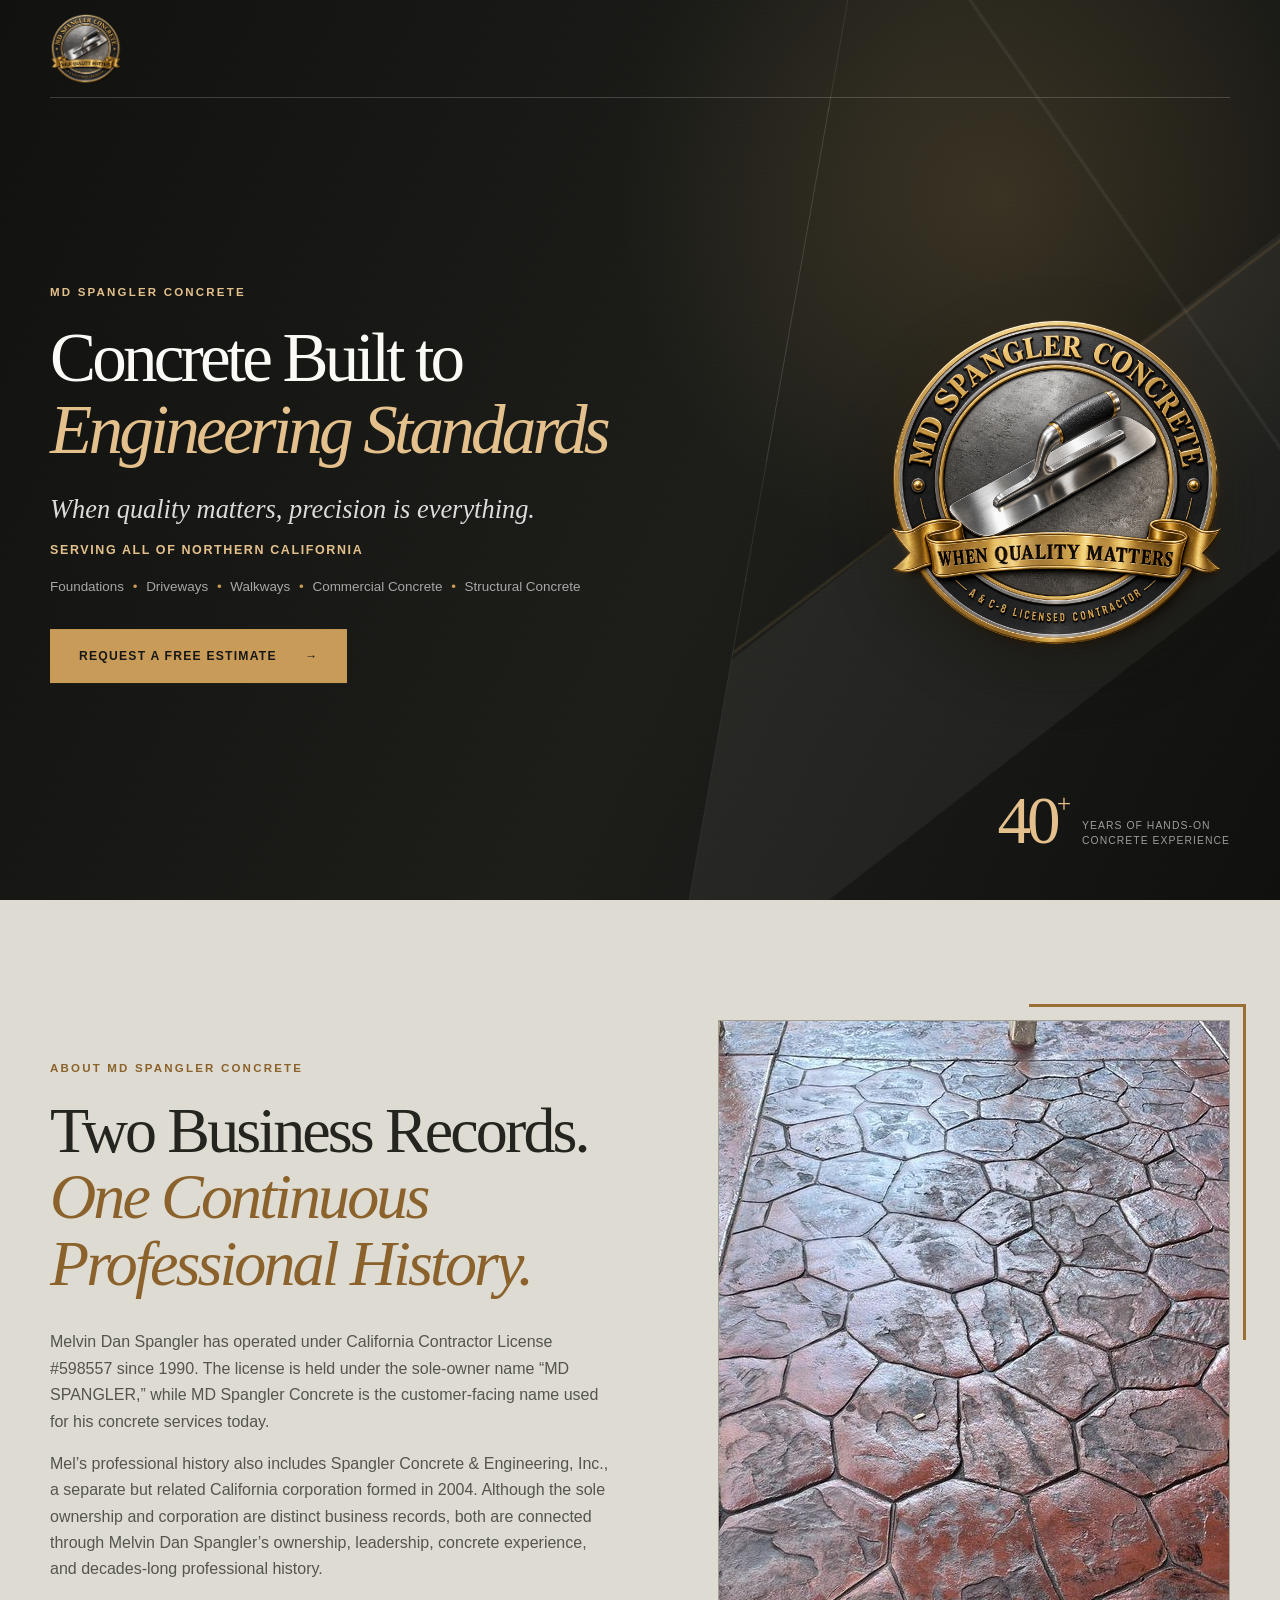
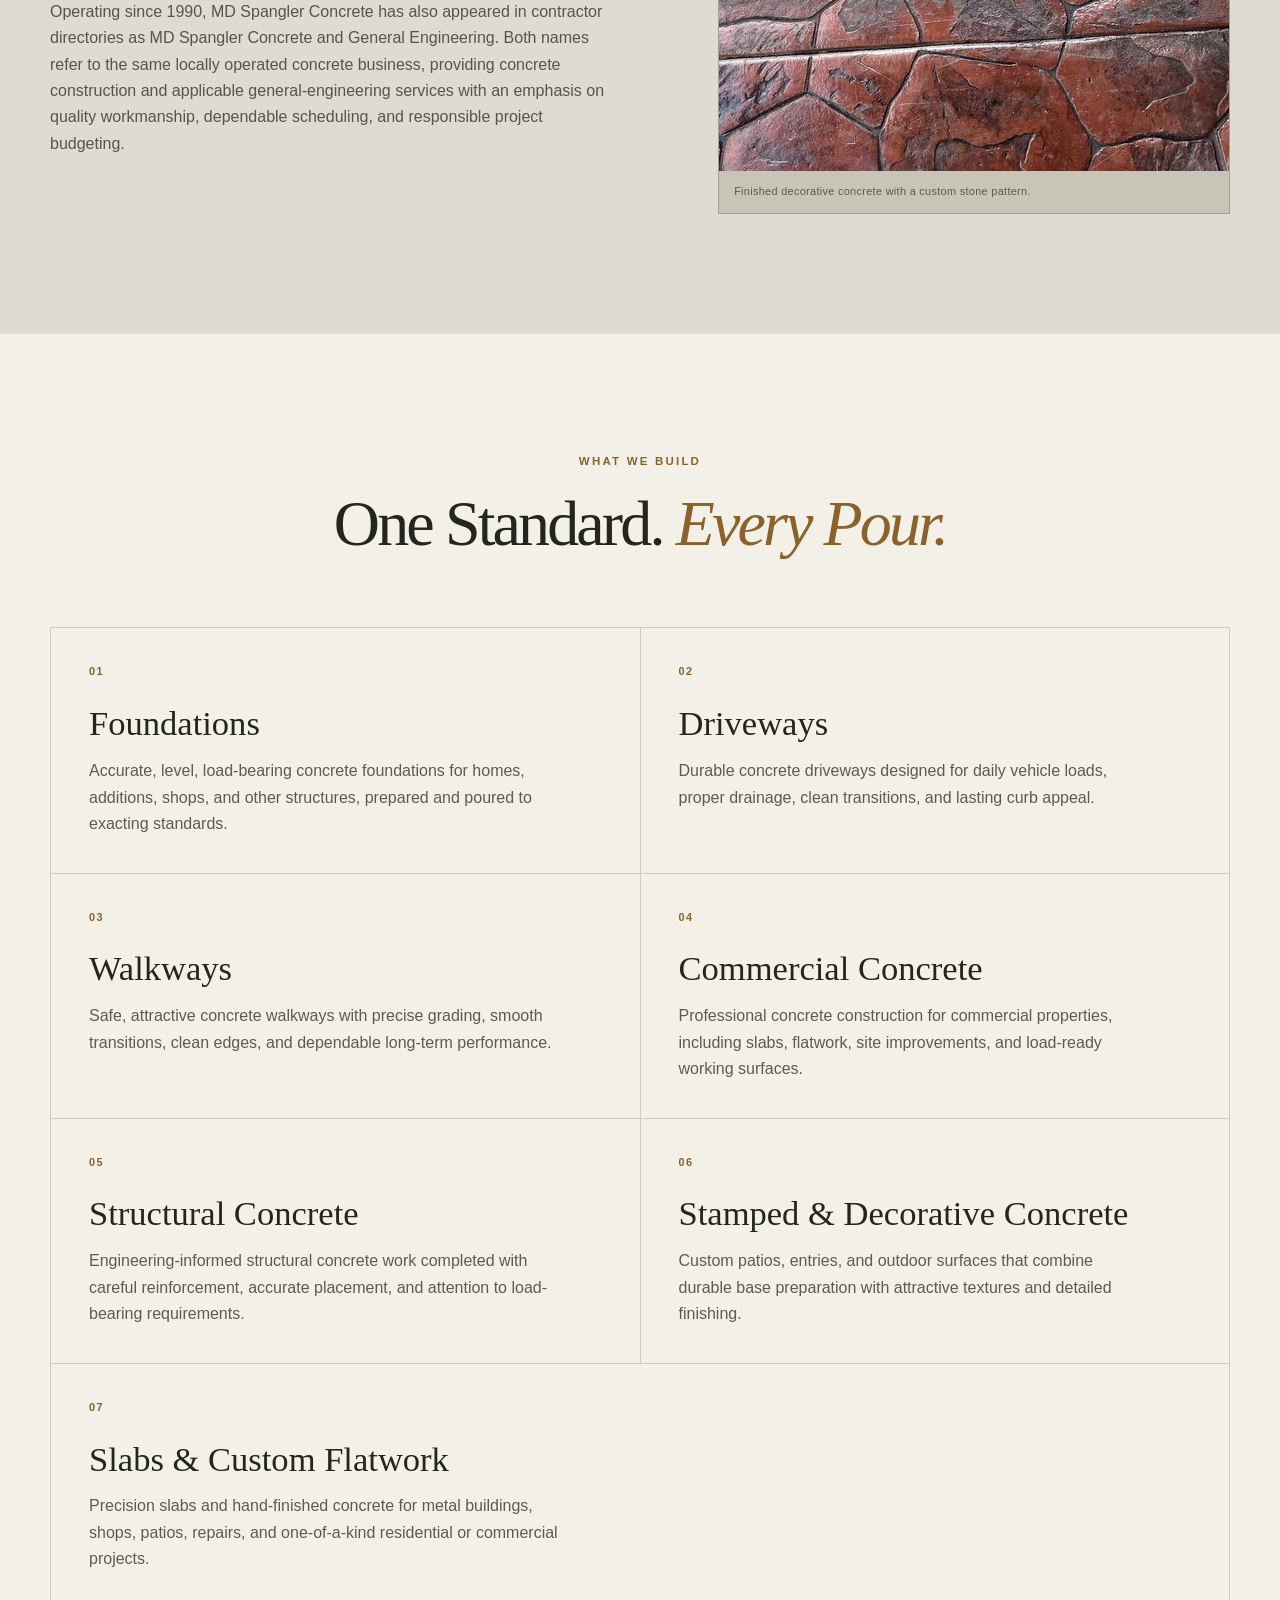
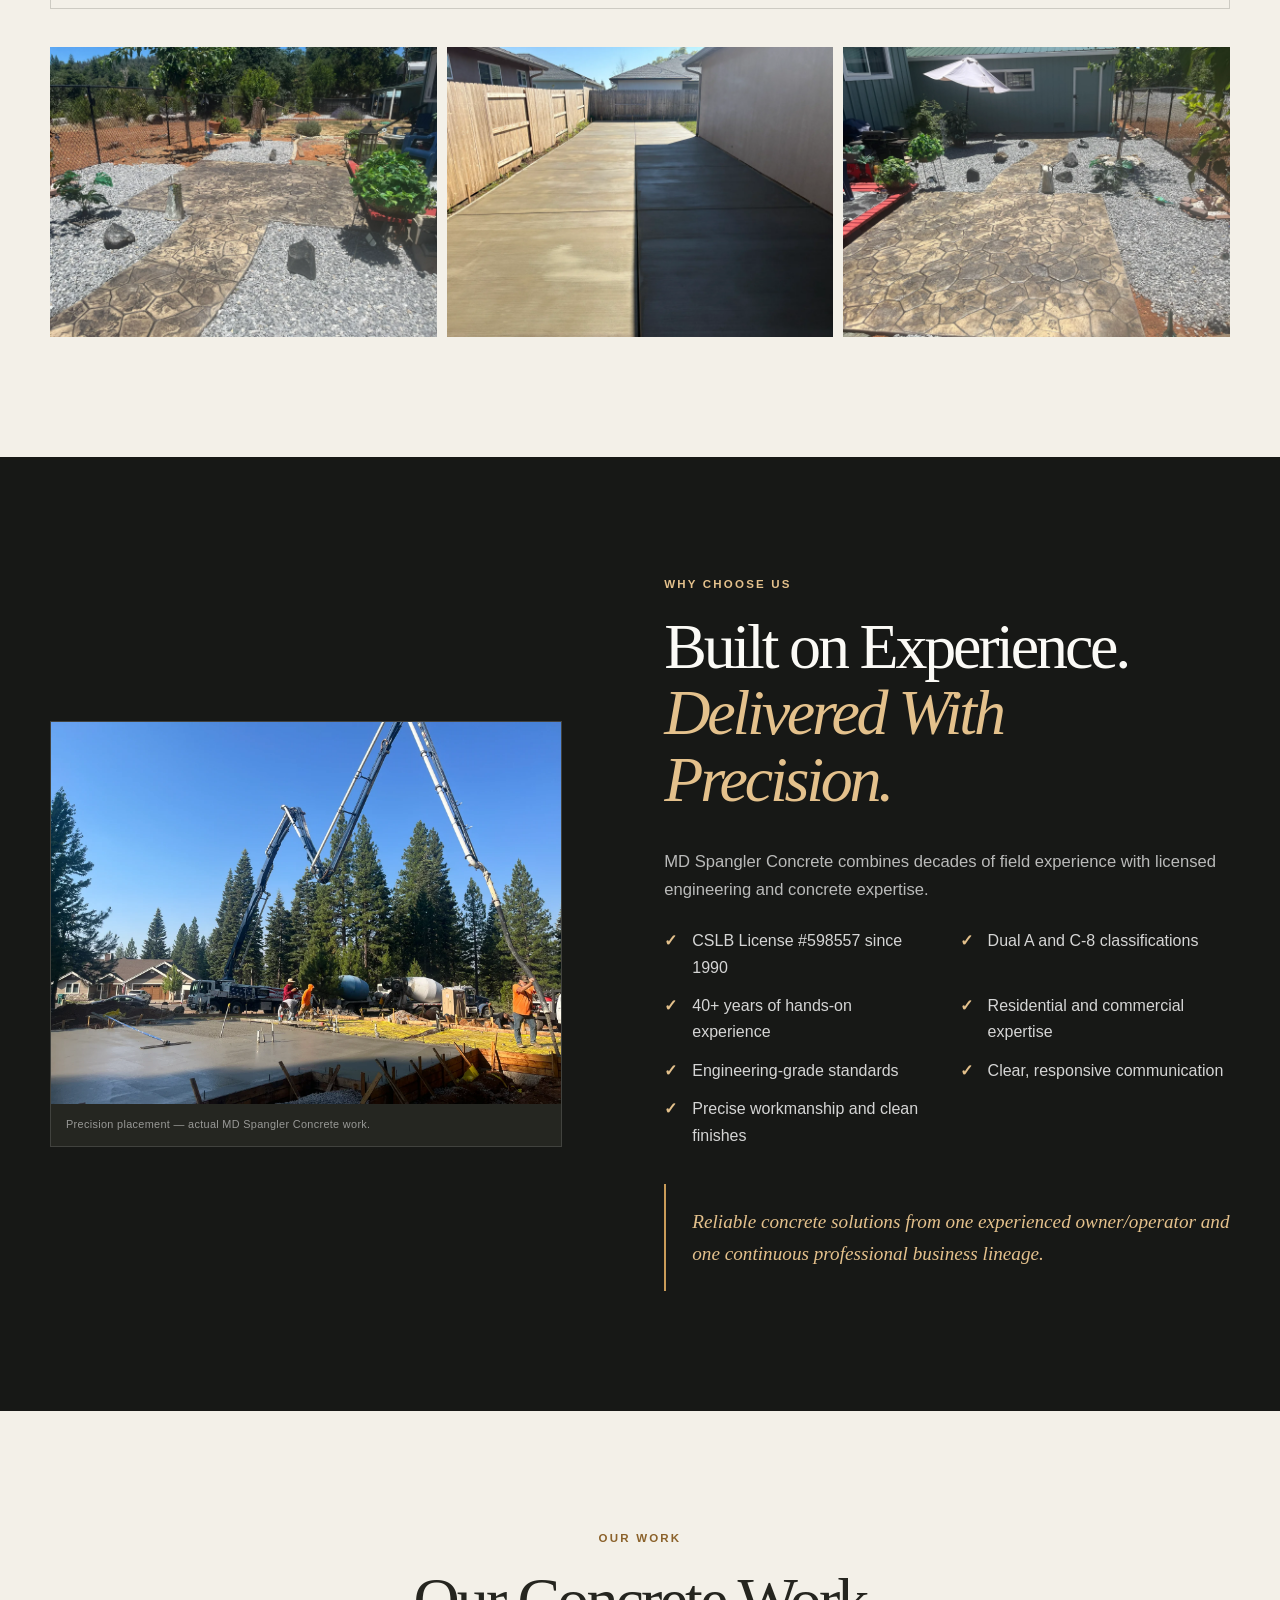
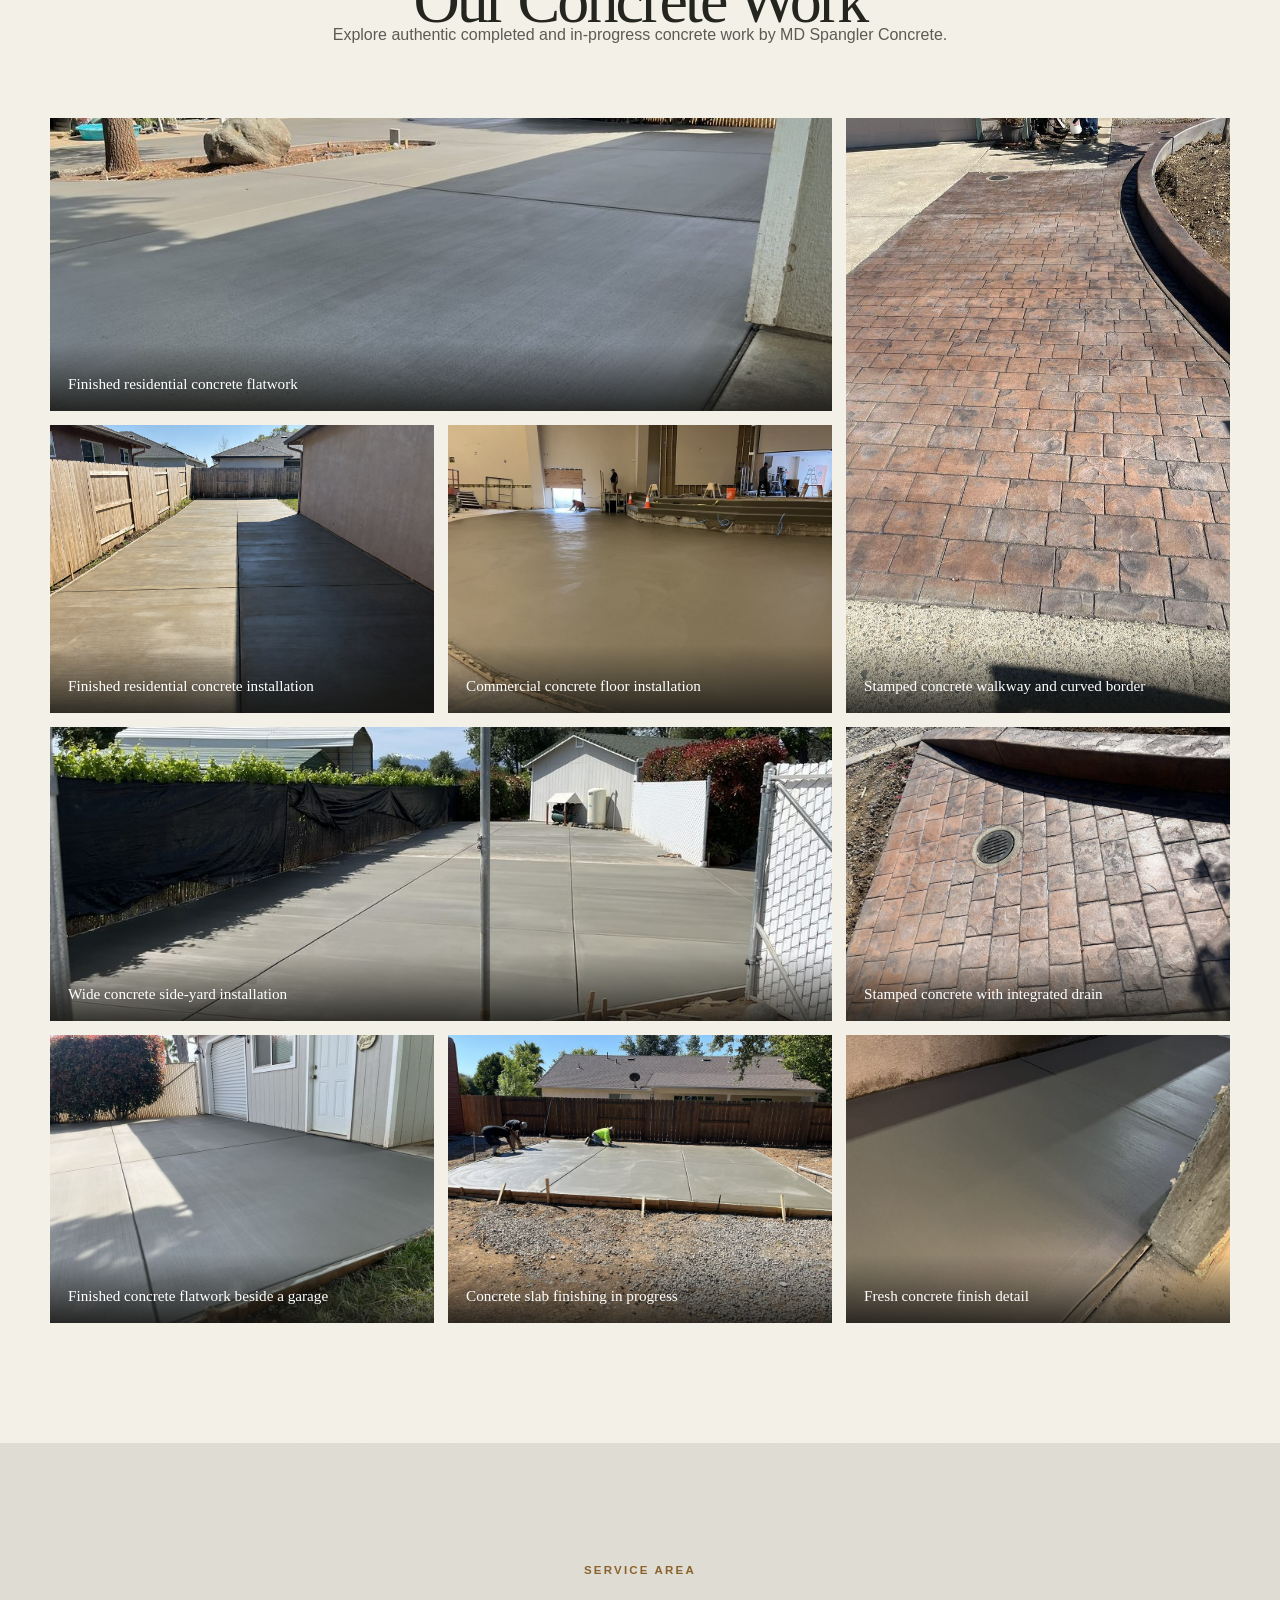
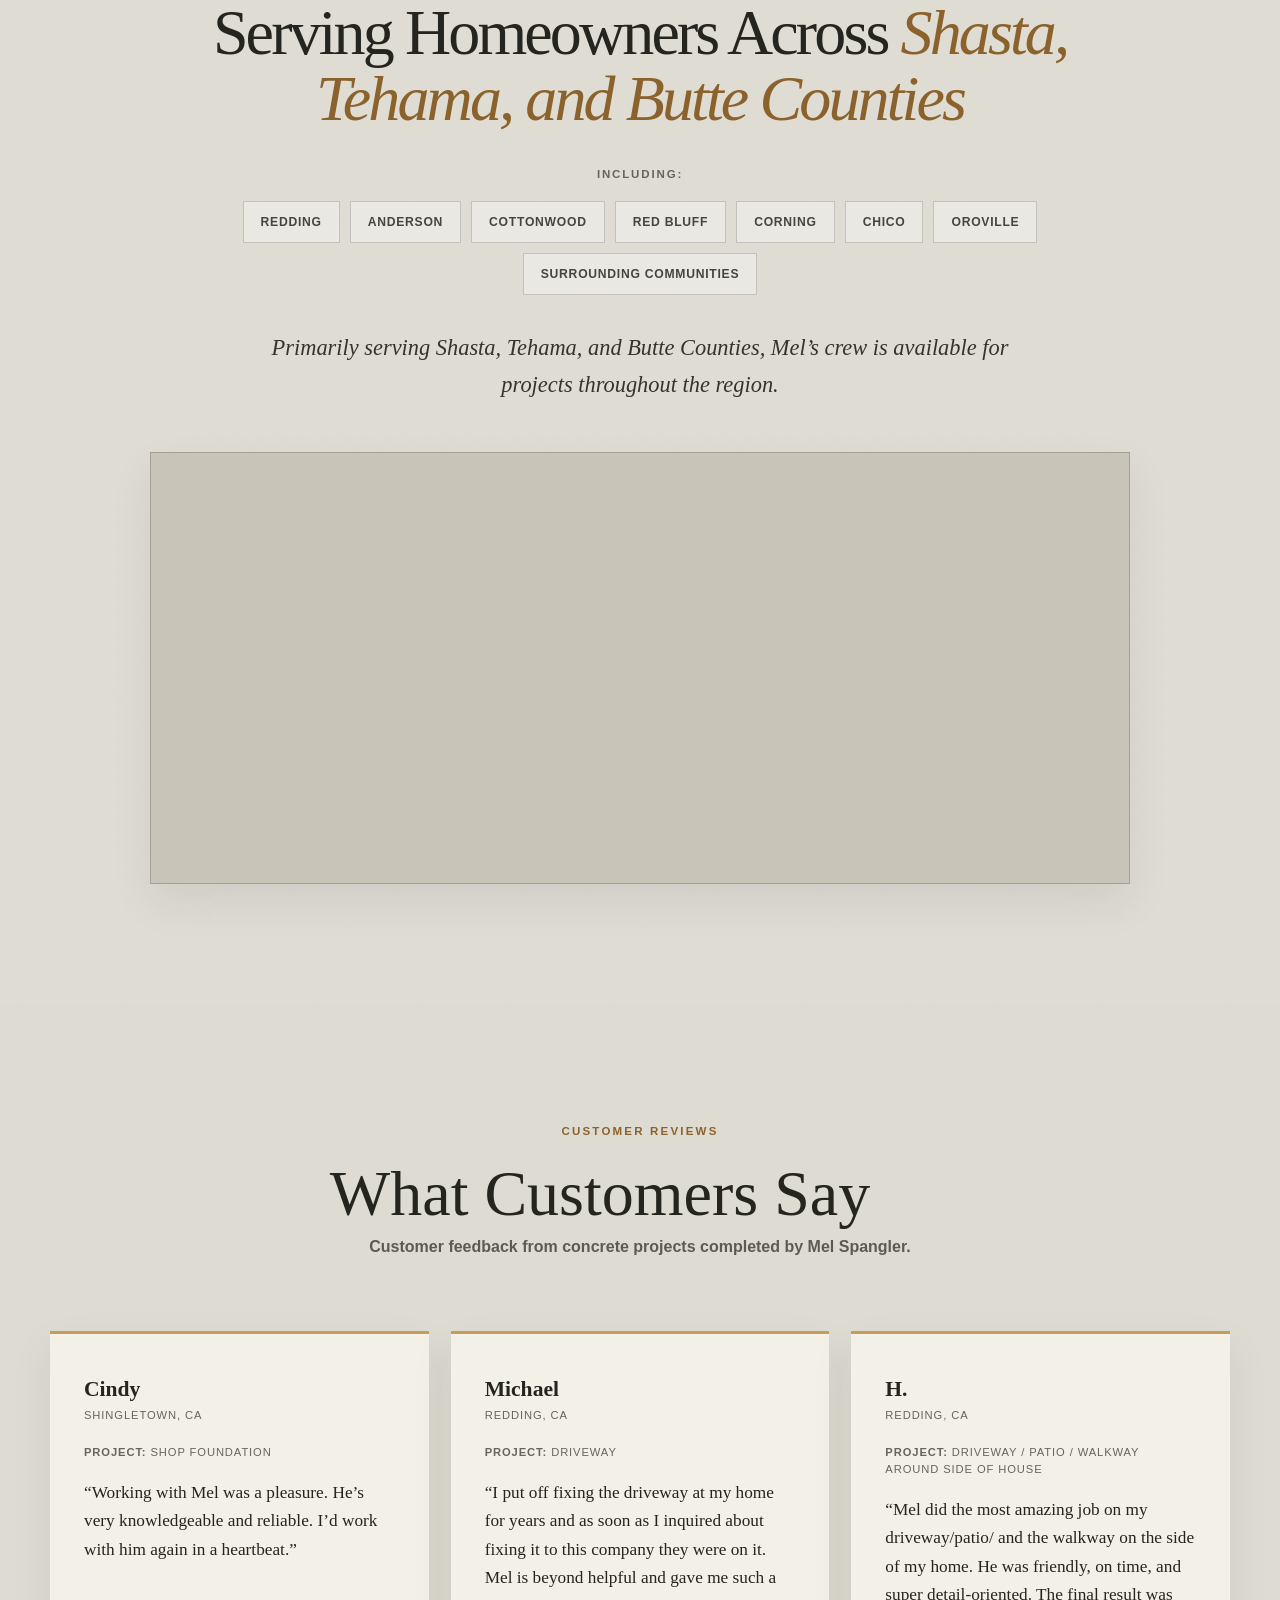
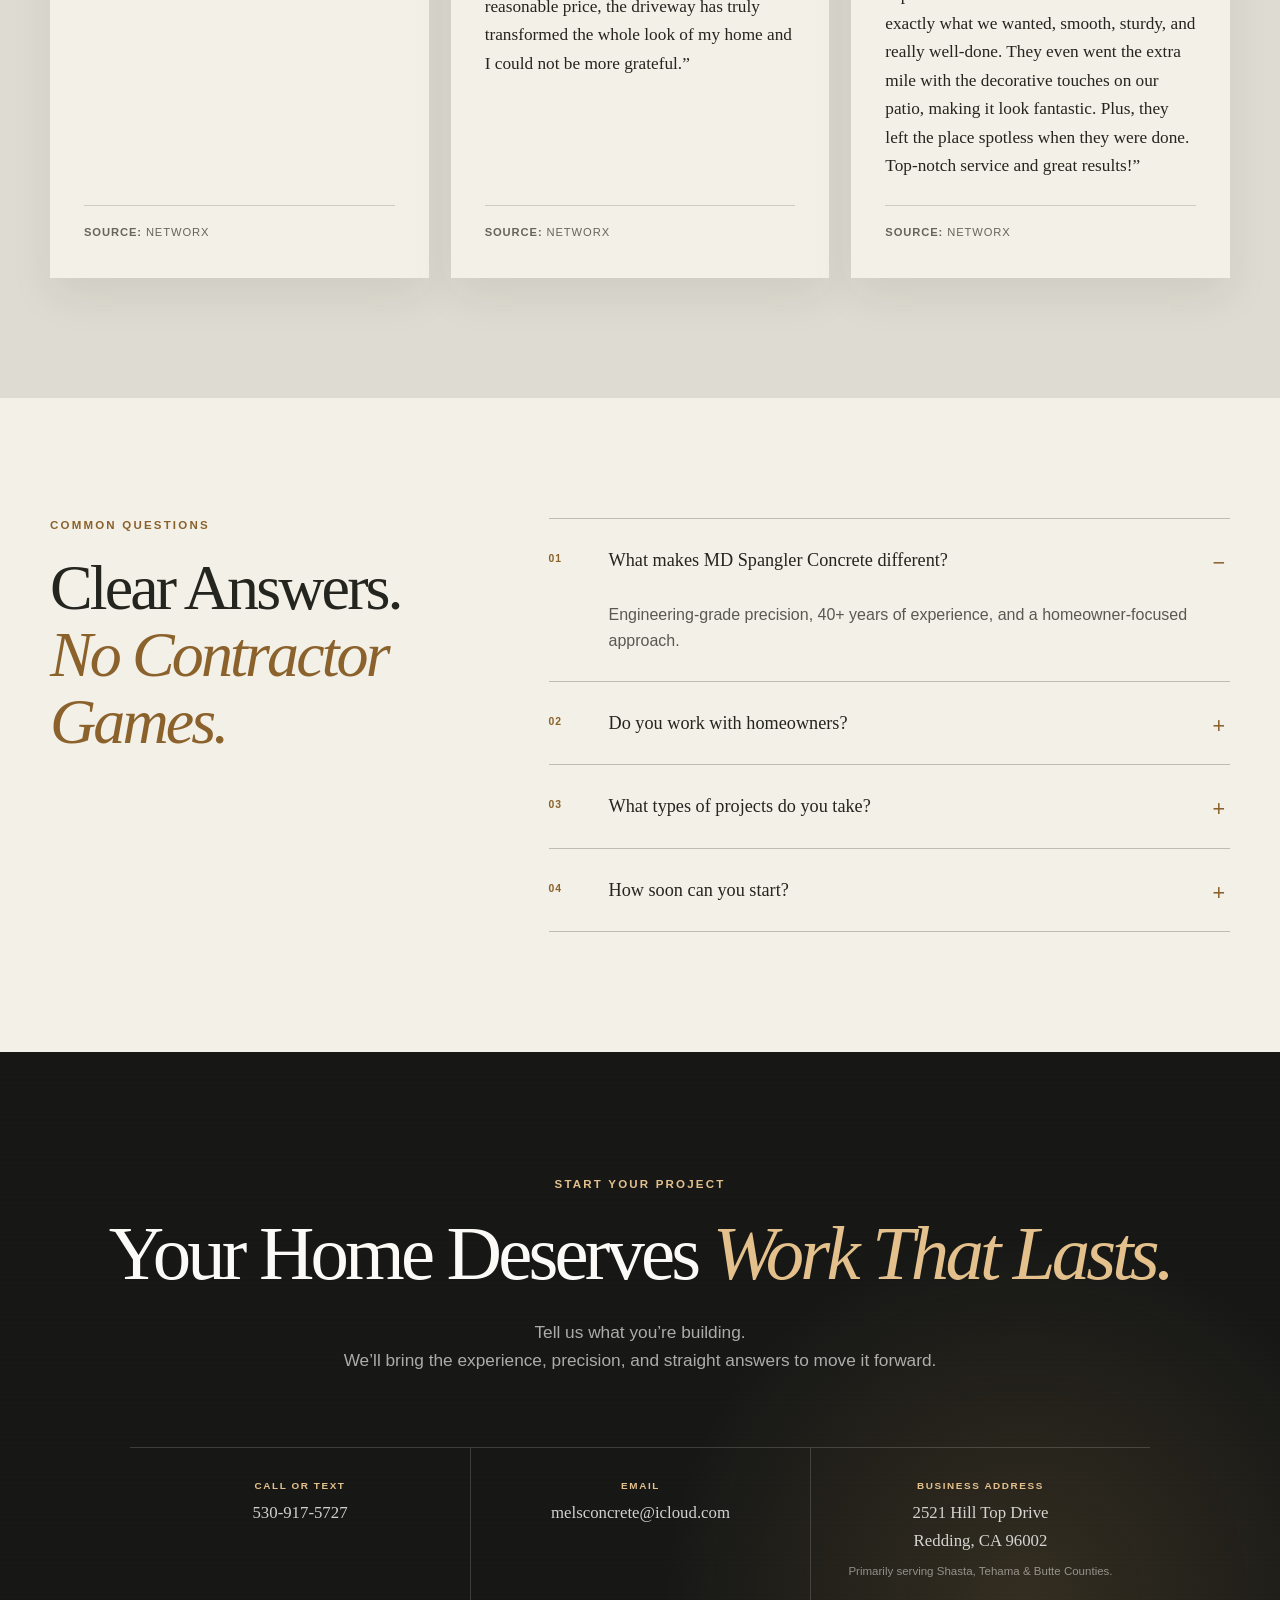
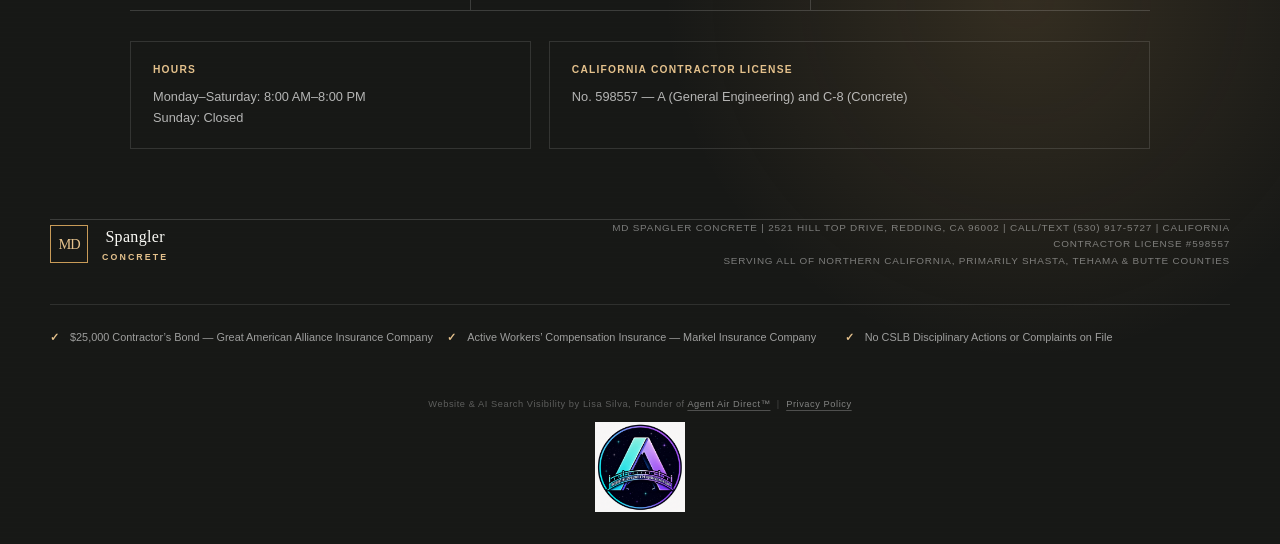
==== index.html @ db02d055 "Reverted back to original schema" ====
<!doctype html>
<html lang="en">
<head>
  <meta charset="utf-8">
  <meta name="viewport" content="width=device-width, initial-scale=1">
  <meta name="robots" content="index, follow">
  <meta name="google-site-verification" content="ZQxQ1ObmYijelVkwQ7bNij7y74NMYUYoRp8BCRymZvo">
  <meta name="description" content="Licensed Redding concrete contractor MD Spangler Concrete provides foundations, driveways, walkways, commercial and structural concrete across Northern California.">
  <link rel="canonical" href="https://md-spangler-concrete.netlify.app/">
  <link rel="preload" as="image" href="images/md-spangler-logo.png" type="image/png">
  <meta property="og:type" content="website">
  <meta property="og:site_name" content="MD Spangler Concrete">
  <meta property="og:title" content="Concrete Contractor in Redding, CA | MD Spangler Concrete">
  <meta property="og:description" content="Licensed residential and commercial concrete contractor serving Redding and Northern California with 40+ years of hands-on experience.">
  <meta property="og:url" content="https://md-spangler-concrete.netlify.app/">
  <meta property="og:image" content="https://md-spangler-concrete.netlify.app/images/md-spangler-large-concrete-pour.webp">
  <meta property="og:image:alt" content="MD Spangler Concrete crew completing a large concrete pour in Northern California.">
  <meta name="twitter:card" content="summary_large_image">
  <meta name="twitter:title" content="Concrete Contractor in Redding, CA | MD Spangler Concrete">
  <meta name="twitter:description" content="Licensed residential and commercial concrete contractor serving Redding and Northern California with 40+ years of hands-on experience.">
  <meta name="twitter:image" content="https://md-spangler-concrete.netlify.app/images/md-spangler-large-concrete-pour.webp">
  <meta name="twitter:image:alt" content="MD Spangler Concrete crew completing a large concrete pour in Northern California.">
  <script type="application/ld+json">
  {
    "@context": "https://schema.org",
    "@graph": [
      {
        "@type": ["HomeAndConstructionBusiness", "LocalBusiness"],
        "@id": "https://md-spangler-concrete.netlify.app/#business",
        "name": "MD Spangler Concrete",
        "alternateName": [
          "MD SPANGLER",
          "MD Spangler Concrete and General Engineering",
          "Spangler Concrete & Engineering, Inc."
        ],
        "url": "https://md-spangler-concrete.netlify.app/",
        "logo": "https://md-spangler-concrete.netlify.app/images/md-spangler-logo.png",
        "telephone": "+1-530-917-5727",
        "email": "melsconcrete@icloud.com",
        "foundingDate": "1990",
        "founder": {
          "@type": "Person",
          "name": "Melvin Dan Spangler"
        },
        "identifier": {
          "@type": "PropertyValue",
          "propertyID": "CSLB License",
          "value": "598557"
        },
        "address": {
          "@type": "PostalAddress",
          "streetAddress": "2521 Hill Top Drive",
          "addressLocality": "Redding",
          "addressRegion": "CA",
          "postalCode": "96002",
          "addressCountry": "US"
        },
        "areaServed": [
          { "@id": "https://md-spangler-concrete.netlify.app/#northern-california" },
          { "@id": "https://md-spangler-concrete.netlify.app/#primary-service-area" }
        ],
        "description": "Licensed residential and commercial concrete contractor led by Melvin Dan Spangler and serving Northern California. MD Spangler Concrete operates under CSLB License #598557 with A General Engineering and C-8 Concrete classifications.",
        "hasOfferCatalog": {
          "@type": "OfferCatalog",
          "name": "Concrete Services",
          "itemListElement": [
            { "@type": "Offer", "itemOffered": { "@id": "https://md-spangler-concrete.netlify.app/#foundations" } },
            { "@type": "Offer", "itemOffered": { "@id": "https://md-spangler-concrete.netlify.app/#driveways" } },
            { "@type": "Offer", "itemOffered": { "@id": "https://md-spangler-concrete.netlify.app/#walkways" } },
            { "@type": "Offer", "itemOffered": { "@id": "https://md-spangler-concrete.netlify.app/#commercial-concrete" } },
            { "@type": "Offer", "itemOffered": { "@id": "https://md-spangler-concrete.netlify.app/#structural-concrete" } }
          ]
        },
        "sameAs": [
          "https://www.facebook.com/p/MD-Spangler-Concrete-61561249078327/",
          "https://www.networx.com/c.md-spangler-concrete"
        ]
      },
      {
        "@type": "AdministrativeArea",
        "@id": "https://md-spangler-concrete.netlify.app/#northern-california",
        "name": "Northern California"
      },
      {
        "@type": "AdministrativeArea",
        "@id": "https://md-spangler-concrete.netlify.app/#primary-service-area",
        "name": "Shasta, Tehama, and Butte Counties",
        "containsPlace": [
          { "@type": "City", "name": "Redding" },
          { "@type": "City", "name": "Anderson" },
          { "@type": "City", "name": "Cottonwood" },
          { "@type": "City", "name": "Red Bluff" },
          { "@type": "City", "name": "Corning" },
          { "@type": "City", "name": "Chico" },
          { "@type": "City", "name": "Oroville" }
        ]
      },
      {
        "@type": "Service",
        "@id": "https://md-spangler-concrete.netlify.app/#foundations",
        "name": "Concrete Foundations",
        "description": "Load-bearing concrete foundations for homes, additions, shops, and other structures.",
        "provider": { "@id": "https://md-spangler-concrete.netlify.app/#business" },
        "areaServed": { "@id": "https://md-spangler-concrete.netlify.app/#northern-california" }
      },
      {
        "@type": "Service",
        "@id": "https://md-spangler-concrete.netlify.app/#driveways",
        "name": "Concrete Driveways",
        "description": "Durable concrete driveways designed for daily vehicle loads, drainage, clean transitions, and curb appeal.",
        "provider": { "@id": "https://md-spangler-concrete.netlify.app/#business" },
        "areaServed": { "@id": "https://md-spangler-concrete.netlify.app/#northern-california" }
      },
      {
        "@type": "Service",
        "@id": "https://md-spangler-concrete.netlify.app/#walkways",
        "name": "Concrete Walkways",
        "description": "Safe concrete walkways with precise grading, smooth transitions, clean edges, and dependable performance.",
        "provider": { "@id": "https://md-spangler-concrete.netlify.app/#business" },
        "areaServed": { "@id": "https://md-spangler-concrete.netlify.app/#northern-california" }
      },
      {
        "@type": "Service",
        "@id": "https://md-spangler-concrete.netlify.app/#commercial-concrete",
        "name": "Commercial Concrete",
        "description": "Commercial slabs, flatwork, site improvements, and load-ready working surfaces.",
        "provider": { "@id": "https://md-spangler-concrete.netlify.app/#business" },
        "areaServed": { "@id": "https://md-spangler-concrete.netlify.app/#northern-california" }
      },
      {
        "@type": "Service",
        "@id": "https://md-spangler-concrete.netlify.app/#structural-concrete",
        "name": "Structural Concrete",
        "description": "Structural concrete work with careful reinforcement, accurate placement, and attention to load-bearing requirements.",
        "provider": { "@id": "https://md-spangler-concrete.netlify.app/#business" },
        "areaServed": { "@id": "https://md-spangler-concrete.netlify.app/#northern-california" }
      },
      {
        "@type": "FAQPage",
        "@id": "https://md-spangler-concrete.netlify.app/#faq",
        "mainEntity": [
          {
            "@type": "Question",
            "name": "What makes MD Spangler Concrete different?",
            "acceptedAnswer": {
              "@type": "Answer",
              "text": "Engineering-grade precision, 40+ years of experience, and a homeowner-focused approach."
            }
          },
          {
            "@type": "Question",
            "name": "Do you work with homeowners?",
            "acceptedAnswer": {
              "@type": "Answer",
              "text": "Yes. MD Spangler Concrete completes both residential and commercial concrete projects with clear communication and precise workmanship."
            }
          },
          {
            "@type": "Question",
            "name": "What types of projects do you take?",
            "acceptedAnswer": {
              "@type": "Answer",
              "text": "Foundations, driveways, walkways, commercial concrete, structural concrete, decorative concrete, slabs, patios, and custom flatwork."
            }
          },
          {
            "@type": "Question",
            "name": "How soon can you start?",
            "acceptedAnswer": {
              "@type": "Answer",
              "text": "Mel has a full crew ready to work. Most projects can begin quickly depending on scope."
            }
          }
        ]
      }
    ]
  }
  </script>
  <title>Concrete Contractor in Redding, CA | MD Spangler Concrete</title>
  <link rel="stylesheet" href="style.css">
</head>
<body>
  <main>
    <section class="hero" id="top" aria-labelledby="hero-title">
      <div class="hero__texture" aria-hidden="true"></div>
      <div class="hero__frame" aria-hidden="true"></div>

      <div class="hero__topline">
        <a class="brand" href="#top" aria-label="MD Spangler Concrete, back to top">
          <img class="brand__logo" src="images/md-spangler-logo.png" alt="MD Spangler Concrete" width="72" height="72" decoding="async">
        </a>
      </div>

      <div class="hero__content">
        <div class="hero__copy">
          <p class="eyebrow">MD Spangler Concrete</p>
          <h1 id="hero-title">Concrete Built to<br><em>Engineering Standards</em></h1>
          <p class="hero__lead">When quality matters, precision is everything.</p>
          <p class="hero__area">Serving All of Northern California</p>
          <p class="hero__services">Foundations <span>•</span> Driveways <span>•</span> Walkways <span>•</span> Commercial Concrete <span>•</span> Structural Concrete</p>
          <div class="hero__actions">
            <a class="button button--primary" href="#contact">Request a Free Estimate <span aria-hidden="true">→</span></a>
          </div>
        </div>
        <img class="hero__logo" src="images/md-spangler-logo.png" alt="MD Spangler Concrete — A &amp; C-8 Licensed Contractor." width="1254" height="1254" decoding="async" fetchpriority="high">
      </div>

      <div class="hero__stat" aria-label="More than 40 years of hands-on concrete experience">
        <strong>40<span>+</span></strong>
        <p>Years of hands-on<br>concrete experience</p>
      </div>
    </section>

    <section class="why section-pad" id="about" aria-labelledby="about-title">
      <div class="section-shell why__grid">
        <div class="why__copy">
          <p class="eyebrow eyebrow--dark">About MD Spangler Concrete</p>
          <h2 id="about-title">Two Business Records. <em>One Continuous Professional History.</em></h2>
          <p>Melvin Dan Spangler has operated under California Contractor License #598557 since 1990. The license is held under the sole-owner name “MD SPANGLER,” while MD Spangler Concrete is the customer-facing name used for his concrete services today.</p>
          <p>Mel’s professional history also includes Spangler Concrete &amp; Engineering, Inc., a separate but related California corporation formed in 2004. Although the sole ownership and corporation are distinct business records, both are connected through Melvin Dan Spangler’s ownership, leadership, concrete experience, and decades-long professional history.</p>
          <p>Operating since 1990, MD Spangler Concrete has also appeared in contractor directories as MD Spangler Concrete and General Engineering. Both names refer to the same locally operated concrete business, providing concrete construction and applicable general-engineering services with an emphasis on quality workmanship, dependable scheduling, and responsible project budgeting.</p>
         
        </div>
        <figure class="why__image">
          <img src="images/decorative-stone-pattern-concrete.jpg" alt="Close view of finished colored concrete with a decorative random-stone pattern and textured border." width="1000" height="750" loading="lazy" decoding="async">
          <figcaption>Finished decorative concrete with a custom stone pattern.</figcaption>
        </figure>
      </div>
    </section>

    <section class="services section-pad" aria-labelledby="services-title">
      <div class="section-shell">
        <div class="section-heading">
          <p class="eyebrow eyebrow--dark">What we build</p>
          <h2 id="services-title">One Standard. <em>Every Pour.</em></h2>
        </div>

        <div class="services__grid">
          <article id="foundations"><span>01</span><h3>Foundations</h3><p>Accurate, level, load-bearing concrete foundations for homes, additions, shops, and other structures, prepared and poured to exacting standards.</p></article>
          <article id="driveways"><span>02</span><h3>Driveways</h3><p>Durable concrete driveways designed for daily vehicle loads, proper drainage, clean transitions, and lasting curb appeal.</p></article>
          <article id="walkways"><span>03</span><h3>Walkways</h3><p>Safe, attractive concrete walkways with precise grading, smooth transitions, clean edges, and dependable long-term performance.</p></article>
          <article id="commercial-concrete"><span>04</span><h3>Commercial Concrete</h3><p>Professional concrete construction for commercial properties, including slabs, flatwork, site improvements, and load-ready working surfaces.</p></article>
          <article id="structural-concrete"><span>05</span><h3>Structural Concrete</h3><p>Engineering-informed structural concrete work completed with careful reinforcement, accurate placement, and attention to load-bearing requirements.</p></article>
          <article><span>06</span><h3>Stamped &amp; Decorative Concrete</h3><p>Custom patios, entries, and outdoor surfaces that combine durable base preparation with attractive textures and detailed finishing.</p></article>
          <article><span>07</span><h3>Slabs &amp; Custom Flatwork</h3><p>Precision slabs and hand-finished concrete for metal buildings, shops, patios, repairs, and one-of-a-kind residential or commercial projects.</p></article>
        </div>

        <div class="work-strip" aria-label="Actual MD Spangler Concrete project photographs">
          <figure><img src="images/md-spangler-patio-project-view-1.webp" alt="Concrete patio and walkway completed by MD Spangler Concrete." width="1600" height="1200" loading="lazy" decoding="async"></figure>
          <figure><img src="images/md-spangler-finished-concrete-flatwork.webp" alt="Finished concrete flatwork completed by MD Spangler Concrete." width="1600" height="1200" loading="lazy" decoding="async"></figure>
          <figure><img src="images/md-spangler-patio-project-view-2.webp" alt="Second view of a patio and walkway project completed by MD Spangler Concrete." width="1600" height="1200" loading="lazy" decoding="async"></figure>
        </div>
      </div>
    </section>

    <section class="standard section-pad" aria-labelledby="standard-title">
      <div class="section-shell standard__grid">
        <div class="standard__visual">
          <figure>
            <img src="images/md-spangler-large-concrete-pour.webp" alt="Large concrete placement in progress on an MD Spangler Concrete project." width="1600" height="1200" loading="lazy" decoding="async">
            <figcaption>Precision placement — actual MD Spangler Concrete work.</figcaption>
          </figure>
        </div>
        <div class="standard__copy">
          <p class="eyebrow">Why choose us</p>
          <h2 id="standard-title">Built on Experience. <em>Delivered With Precision.</em></h2>
          <p>MD Spangler Concrete combines decades of field experience with licensed engineering and concrete expertise.</p>
          <ul class="check-list">
            <li>CSLB License #598557 since 1990</li>
            <li>Dual A and C-8 classifications</li>
            <li>40+ years of hands-on experience</li>
            <li>Residential and commercial expertise</li>
            <li>Engineering-grade standards</li>
            <li>Clear, responsive communication</li>
            <li>Precise workmanship and clean finishes</li>
          </ul>
          <p class="standard__closing">Reliable concrete solutions from one experienced owner/operator and one continuous professional business lineage.</p>
        </div>
      </div>
    </section>

    <section class="project-gallery section-pad" aria-labelledby="project-gallery-title">
      <div class="section-shell">
        <div class="section-heading">
          <p class="eyebrow eyebrow--dark">Our work</p>
          <h2 id="project-gallery-title">Our Concrete Work</h2>
          <p class="section-heading__lead">Explore authentic completed and in-progress concrete work by MD Spangler Concrete.</p>
        </div>

        <div class="project-gallery__grid" aria-label="MD Spangler Concrete project photographs">
          <figure class="project-gallery__item project-gallery__item--wide">
            <img src="images/finished-residential-concrete-flatwork.jpg" alt="Finished residential concrete flatwork with clean control joints" width="1000" height="750" loading="lazy" decoding="async">
            <figcaption>Finished residential concrete flatwork</figcaption>
          </figure>
          <figure class="project-gallery__item project-gallery__item--portrait">
            <img src="images/stamped-concrete-walkway.jpg" alt="Stamped concrete walkway beside a curved decorative border" width="750" height="1000" loading="lazy" decoding="async">
            <figcaption>Stamped concrete walkway and curved border</figcaption>
          </figure>
          <figure class="project-gallery__item">
            <img src="images/md-spangler-finished-residential-driveway.png" alt="Finished residential concrete flatwork with evenly spaced control joints" width="1536" height="1024" loading="lazy" decoding="async">
            <figcaption>Finished residential concrete installation</figcaption>
          </figure>
          <figure class="project-gallery__item">
            <img src="images/commercial-concrete-floor-installation.jpg" alt="Large commercial concrete floor installation in progress" width="1000" height="750" loading="lazy" decoding="async">
            <figcaption>Commercial concrete floor installation</figcaption>
          </figure>
          <figure class="project-gallery__item project-gallery__item--wide">
            <img src="images/concrete-side-yard-installation.jpg" alt="Wide concrete side-yard installation with evenly spaced control joints" width="1000" height="750" loading="lazy" decoding="async">
            <figcaption>Wide concrete side-yard installation</figcaption>
          </figure>
          <figure class="project-gallery__item">
            <img src="images/stamped-concrete-drain-detail.jpg" alt="Stamped concrete surface shaped around an integrated drain" width="1000" height="750" loading="lazy" decoding="async">
            <figcaption>Stamped concrete with integrated drain</figcaption>
          </figure>
          <figure class="project-gallery__item">
            <img src="images/finished-concrete-flatwork-by-garage.jpg" alt="Finished concrete flatwork beside a detached garage" width="1000" height="750" loading="lazy" decoding="async">
            <figcaption>Finished concrete flatwork beside a garage</figcaption>
          </figure>
          <figure class="project-gallery__item">
            <img src="images/concrete-slab-finishing-in-progress.jpg" alt="Crew finishing a newly placed concrete slab" width="1000" height="750" loading="lazy" decoding="async">
            <figcaption>Concrete slab finishing in progress</figcaption>
          </figure>
          <figure class="project-gallery__item">
            <img src="images/fresh-concrete-finish-detail.jpg" alt="Close detail of a smooth freshly finished concrete surface" width="1000" height="750" loading="lazy" decoding="async">
            <figcaption>Fresh concrete finish detail</figcaption>
          </figure>
        </div>
      </div>
    </section>

    <section class="service-area section-pad" aria-labelledby="service-area-title">
      <div class="section-shell service-area__inner">
        <p class="eyebrow eyebrow--dark">Service area</p>
        <h2 id="service-area-title">Serving Homeowners Across <em>Shasta, Tehama, and Butte Counties</em></h2>
        <p class="service-area__label">Including:</p>
        <ul class="city-list" aria-label="Communities served">
          <li>Redding</li>
          <li>Anderson</li>
          <li>Cottonwood</li>
          <li>Red Bluff</li>
          <li>Corning</li>
          <li>Chico</li>
          <li>Oroville</li>
          <li>Surrounding Communities</li>
        </ul>
        <p class="service-area__closing">Primarily serving Shasta, Tehama, and Butte Counties, Mel’s crew is available for projects throughout the region.</p>
        <div class="service-area__map">
          <iframe title="Map of MD Spangler Concrete service area centered on Redding, California" src="https://www.google.com/maps?q=Redding%2C%20CA&amp;output=embed" loading="lazy" referrerpolicy="no-referrer-when-downgrade" allowfullscreen></iframe>
        </div>
      </div>
    </section>

    <section class="reviews section-pad" aria-labelledby="reviews-title">
      <div class="section-shell">
        <div class="section-heading">
          <p class="eyebrow eyebrow--dark">Customer reviews</p>
          <h2 id="reviews-title">What Customers Say</h2>
          <p class="section-heading__lead"><strong>Customer feedback from concrete projects completed by Mel Spangler.</strong></p>
        </div>

        <div class="reviews__grid">
          <figure class="review-card">
            <figcaption class="review-card__customer">
              <strong>Cindy</strong>
              <span>Shingletown, CA</span>
            </figcaption>
            <p class="review-card__project"><strong>Project:</strong> Shop Foundation</p>
            <blockquote>“Working with Mel was a pleasure. He’s very knowledgeable and reliable. I’d work with him again in a heartbeat.”</blockquote>
            <p class="review-card__source"><strong>Source:</strong> Networx</p>
          </figure>

          <figure class="review-card">
            <figcaption class="review-card__customer">
              <strong>Michael</strong>
              <span>Redding, CA</span>
            </figcaption>
            <p class="review-card__project"><strong>Project:</strong> Driveway</p>
            <blockquote>“I put off fixing the driveway at my home for years and as soon as I inquired about fixing it to this company they were on it. Mel is beyond helpful and gave me such a reasonable price, the driveway has truly transformed the whole look of my home and I could not be more grateful.”</blockquote>
            <p class="review-card__source"><strong>Source:</strong> Networx</p>
          </figure>

          <figure class="review-card">
            <figcaption class="review-card__customer">
              <strong>H.</strong>
              <span>Redding, CA</span>
            </figcaption>
            <p class="review-card__project"><strong>Project:</strong> Driveway / Patio / Walkway Around Side of House</p>
            <blockquote>“Mel did the most amazing job on my driveway/patio/ and the walkway on the side of my home. He was friendly, on time, and super detail-oriented. The final result was exactly what we wanted, smooth, sturdy, and really well-done. They even went the extra mile with the decorative touches on our patio, making it look fantastic. Plus, they left the place spotless when they were done. Top-notch service and great results!”</blockquote>
            <p class="review-card__source"><strong>Source:</strong> Networx</p>
          </figure>
        </div>
      </div>
    </section>

    <section class="faq section-pad" id="faq" aria-labelledby="faq-title">
      <div class="section-shell faq__grid">
        <div class="faq__intro">
          <p class="eyebrow eyebrow--dark">Common questions</p>
          <h2 id="faq-title">Clear Answers. <em>No Contractor Games.</em></h2>
        </div>

        <div class="faq__list">
          <details open>
            <summary><span>01</span>What makes MD Spangler Concrete different?</summary>
            <div class="faq__answer"><p>Engineering-grade precision, 40+ years of experience, and a homeowner-focused approach.</p></div>
          </details>
          <details>
            <summary><span>02</span>Do you work with homeowners?</summary>
            <div class="faq__answer"><p>Yes — MD Spangler Concrete completes both residential and commercial concrete projects with clear communication and precise workmanship.</p></div>
          </details>
          <details>
            <summary><span>03</span>What types of projects do you take?</summary>
            <div class="faq__answer"><p>Foundations, driveways, walkways, commercial concrete, structural concrete, decorative concrete, slabs, patios, and custom flatwork.</p></div>
          </details>
          <details>
            <summary><span>04</span>How soon can you start?</summary>
            <div class="faq__answer"><p>Mel has a full crew ready to work. Most projects can begin quickly depending on scope.</p></div>
          </details>
        </div>
      </div>
    </section>

    <section class="contact" id="contact" aria-labelledby="contact-title">
      <div class="contact__texture" aria-hidden="true"></div>
      <div class="section-shell contact__inner">
        <p class="eyebrow">Start your project</p>
        <h2 id="contact-title">Your Home Deserves <em>Work That Lasts.</em></h2>
        <p class="contact__lead">Tell us what you’re building.<br>We’ll bring the experience, precision, and straight answers to move it forward.</p>

        <div class="contact__details">
          <div>
            <p>Call or text</p>
            <a href="tel:+15309175727">530-917-5727</a>
          </div>
          <div>
            <p>Email</p>
            <a href="mailto:melsconcrete@icloud.com">melsconcrete@icloud.com</a>
          </div>
          <div>
            <p>Business address</p>
            <address>2521 Hill Top Drive<br>Redding, CA 96002</address>
            <span class="contact__service-area">Primarily serving Shasta, Tehama &amp; Butte Counties.</span>
          </div>
        </div>

        <div class="contact__facts">
          <p><strong>Hours</strong><span>Monday–Saturday: 8:00 AM–8:00 PM</span><span>Sunday: Closed</span></p>
          <p><strong>California Contractor License</strong><span>No. 598557 — A (General Engineering) and C-8 (Concrete)</span></p>
        </div>

        <footer>
          <a class="brand brand--footer" href="#top" aria-label="MD Spangler Concrete, back to top">
            <span class="brand__mark">MD</span>
            <span class="brand__name">Spangler <b>Concrete</b></span>
          </a>
          <p>MD Spangler Concrete | 2521 Hill Top Drive, Redding, CA 96002 | Call/Text (530) 917-5727 | California Contractor License #598557<br>Serving all of Northern California, primarily Shasta, Tehama &amp; Butte Counties</p>
          <ul class="footer-trust" aria-label="Verified contractor trust signals">
            <li>$25,000 Contractor’s Bond — Great American Alliance Insurance Company</li>
            <li>Active Workers’ Compensation Insurance — Markel Insurance Company</li>
            <li>No CSLB Disciplinary Actions or Complaints on File</li>
          </ul>
          <div class="footer-credit">
            <p class="footer-attribution">Website &amp; AI Search Visibility by Lisa Silva, Founder of <a href="https://agentairdirect.com/">Agent Air Direct&trade;</a><span aria-hidden="true"> | </span><a href="privacy.html">Privacy Policy</a></p>
            <a class="footer-logo-link" href="https://agentairdirect.com" aria-label="Visit Agent Air Direct">
              <img class="footer-logo" src="images/Agent-Air-Direct-Logo-With-AI-Search-Tagline.png" alt="Agent Air Direct — Bridging the Gap Between the Human Web and AI Search.">
            </a>
          </div>
        </footer>
      </div>
    </section>
  </main>
</body>
</html>
---- style.css ----
/* MD Spangler Concrete — standalone landing page */
:root {
  --charcoal: #171816;
  --charcoal-soft: #22231f;
  --ink: #25251f;
  --concrete: #dedbd2;
  --paper: #f3f0e8;
  --white: #fbfaf6;
  --brass: #c99b58;
  --brass-light: #e4c18c;
  --line: rgba(35, 35, 30, 0.18);
  --shell: min(1180px, calc(100% - 48px));
}

* {
  box-sizing: border-box;
}

html {
  scroll-behavior: smooth;
}

body {
  margin: 0;
  background: var(--paper);
  color: var(--ink);
  font-family: Arial, Helvetica, sans-serif;
  font-size: 16px;
  line-height: 1.65;
  -webkit-font-smoothing: antialiased;
}

body,
button,
a {
  font-family: Arial, Helvetica, sans-serif;
}

::selection {
  background: var(--brass);
  color: var(--charcoal);
}

a {
  color: inherit;
}

h1,
h2,
h3,
p,
blockquote,
ul,
figure {
  margin-top: 0;
}

h1,
h2,
h3,
blockquote {
  font-family: Georgia, "Times New Roman", serif;
  font-weight: 400;
  line-height: 1.04;
}

em {
  color: var(--brass-light);
  font-weight: 400;
}

.section-shell {
  width: var(--shell);
  margin-inline: auto;
}

.section-pad {
  padding: 120px 0;
}

.eyebrow {
  display: flex;
  align-items: center;
  gap: 12px;
  margin-bottom: 22px;
  color: var(--brass-light);
  font-size: 0.72rem;
  font-weight: 700;
  letter-spacing: 0.19em;
  line-height: 1.3;
  text-transform: uppercase;
}

.eyebrow--dark {
  color: #8b622b;
}

.button {
  display: inline-flex;
  min-height: 54px;
  align-items: center;
  justify-content: center;
  gap: 28px;
  padding: 0 28px;
  border: 1px solid transparent;
  text-decoration: none;
  font-size: 0.76rem;
  font-weight: 700;
  letter-spacing: 0.1em;
  text-transform: uppercase;
  transition: background-color 180ms ease, color 180ms ease, transform 180ms ease;
}

.button:hover {
  transform: translateY(-2px);
}

.button:focus-visible,
a:focus-visible,
summary:focus-visible {
  outline: 3px solid var(--brass-light);
  outline-offset: 4px;
}

.button--primary {
  background: var(--brass);
  color: var(--charcoal);
}

.button--primary:hover {
  background: var(--brass-light);
}

/* Brand */
.brand__logo {
  display: block;
  width: 72px;
  height: 72px;
  object-fit: contain;
}

.brand {
  display: inline-flex;
  align-items: center;
  gap: 14px;
  color: var(--white);
  text-decoration: none;
}

.brand__mark {
  display: grid;
  width: 46px;
  height: 46px;
  place-items: center;
  border: 1px solid var(--brass);
  color: var(--brass-light);
  font-family: Georgia, "Times New Roman", serif;
  font-size: 1.05rem;
  letter-spacing: -0.08em;
}

.brand__name {
  font-family: Georgia, "Times New Roman", serif;
  font-size: 1.25rem;
  letter-spacing: 0.02em;
}

.brand__name b {
  display: block;
  color: var(--brass-light);
  font-family: Arial, Helvetica, sans-serif;
  font-size: 0.55rem;
  letter-spacing: 0.24em;
  text-transform: uppercase;
}

/* Hero */
.hero {
  position: relative;
  min-height: 760px;
  height: 100svh;
  overflow: hidden;
  background:
    radial-gradient(circle at 78% 22%, rgba(201, 155, 88, 0.18), transparent 31%),
    linear-gradient(115deg, #11120f 0%, #1d1e1a 56%, #10110f 100%);
  color: var(--white);
  isolation: isolate;
}

.hero__texture,
.contact__texture {
  position: absolute;
  inset: 0;
  z-index: -1;
  opacity: 0.28;
  background-image:
    linear-gradient(90deg, transparent 49.9%, rgba(255,255,255,0.035) 50%, transparent 50.1%),
    linear-gradient(rgba(255,255,255,0.025) 1px, transparent 1px);
  background-size: 29% 100%, 100% 5px;
}

.hero__frame {
  position: absolute;
  top: 0;
  right: -9vw;
  z-index: -1;
  width: 49vw;
  height: 100%;
  border-left: 1px solid rgba(255, 255, 255, 0.09);
  background:
    linear-gradient(139deg, transparent 0 45%, rgba(201,155,88,0.13) 45.1% 45.3%, transparent 45.4%),
    linear-gradient(49deg, transparent 0 64%, rgba(255,255,255,0.06) 64.1% 64.25%, transparent 64.4%),
    linear-gradient(138deg, transparent 0 45%, rgba(255,255,255,0.05) 45.1% 70%, transparent 70.1%);
  transform: skewX(-10deg);
}

.hero__topline {
  position: absolute;
  top: 0;
  left: 50%;
  display: flex;
  width: var(--shell);
  height: 98px;
  align-items: center;
  justify-content: space-between;
  border-bottom: 1px solid rgba(255, 255, 255, 0.18);
  transform: translateX(-50%);
}

.hero__topline > p {
  margin: 0;
  color: rgba(255,255,255,0.65);
  font-size: 0.68rem;
  letter-spacing: 0.14em;
  text-transform: uppercase;
}

.hero__topline > p span {
  margin: 0 7px;
  color: var(--brass-light);
}

.hero__content {
  position: absolute;
  top: 52%;
  left: 50%;
  display: grid;
  width: var(--shell);
  grid-template-columns: minmax(0, 1fr) clamp(300px, 27vw, 380px);
  align-items: center;
  gap: clamp(36px, 5vw, 72px);
  transform: translate(-50%, -46%);
}

.hero__copy {
  min-width: 0;
}

.hero__logo {
  display: block;
  width: 100%;
  max-width: 380px;
  height: auto;
  aspect-ratio: 1;
  justify-self: end;
  object-fit: contain;
  filter:
    drop-shadow(0 20px 30px rgba(0,0,0,0.4))
    drop-shadow(0 0 20px rgba(201,155,88,0.08));
}

.hero h1 {
  max-width: 760px;
  margin-bottom: 22px;
  font-size: clamp(3.6rem, 5.4vw, 5.6rem);
  letter-spacing: -0.055em;
}

.hero__lead {
  margin-bottom: 9px;
  color: rgba(255,255,255,0.85);
  font-family: Georgia, "Times New Roman", serif;
  font-size: clamp(1.22rem, 2.2vw, 1.65rem);
  font-style: italic;
}

.hero__area {
  margin-bottom: 15px;
  color: var(--brass-light);
  font-size: 0.78rem;
  font-weight: 700;
  letter-spacing: 0.13em;
  text-transform: uppercase;
}

.hero__services {
  max-width: 820px;
  margin-bottom: 30px;
  color: rgba(255,255,255,0.62);
  font-size: 0.84rem;
  line-height: 1.7;
}

.hero__services span {
  margin: 0 5px;
  color: var(--brass);
}

.hero__actions {
  display: flex;
}

.hero__stat {
  position: absolute;
  right: max(24px, calc((100% - 1180px) / 2));
  bottom: 52px;
  display: flex;
  align-items: flex-end;
  gap: 15px;
}

.hero__stat strong {
  color: var(--brass-light);
  font-family: Georgia, "Times New Roman", serif;
  font-size: 4.2rem;
  font-weight: 400;
  letter-spacing: -0.06em;
  line-height: 0.8;
}

.hero__stat strong span {
  font-size: 1.6rem;
  vertical-align: top;
}

.hero__stat p {
  margin: 0;
  color: rgba(255, 255, 255, 0.58);
  font-size: 0.65rem;
  letter-spacing: 0.1em;
  line-height: 1.45;
  text-transform: uppercase;
}

/* Why homeowners choose */
.why {
  background: var(--concrete);
}

.why__grid {
  display: grid;
  grid-template-columns: minmax(0, 1.05fr) minmax(320px, 0.95fr);
  align-items: center;
  gap: clamp(60px, 8vw, 110px);
}

.why h2,
.services h2,
.project-gallery h2,
.service-area h2,
.faq h2 {
  margin-bottom: 32px;
  font-size: clamp(2.8rem, 5vw, 5rem);
  letter-spacing: -0.045em;
}

.why h2 em,
.services h2 em,
.project-gallery h2 em,
.service-area h2 em,
.faq h2 em {
  color: #8b622b;
}

.why__copy .lead {
  color: #33332e;
  font-family: Georgia, "Times New Roman", serif;
  font-size: clamp(1.17rem, 1.8vw, 1.4rem);
  line-height: 1.62;
}

.why__copy > p:not(.eyebrow):not(.lead) {
  color: #55554d;
}

.why__copy .why__statement {
  margin: 35px 0 0;
  padding: 23px 25px;
  border-left: 3px solid #9a6f35;
  background: rgba(255,255,255,0.38);
  color: #31312c;
  font-family: Georgia, "Times New Roman", serif;
  font-size: 1.22rem;
  font-style: italic;
}

.why__image {
  position: relative;
  margin: 0;
  border: 1px solid rgba(35,35,30,0.22);
  background: #c9c4b8;
}

.why__image::before {
  position: absolute;
  top: -17px;
  right: -17px;
  width: 42%;
  height: 42%;
  border-top: 3px solid #9a6f35;
  border-right: 3px solid #9a6f35;
  content: "";
}

.why__image img {
  display: block;
  width: 100%;
  aspect-ratio: 4 / 3;
  object-fit: cover;
  object-position: center;
}

.why__image figcaption,
.standard__visual figcaption {
  padding: 12px 15px;
  color: #5b5a51;
  font-size: 0.68rem;
  letter-spacing: 0.03em;
}

/* Services */
.services {
  background: var(--paper);
}

.section-heading {
  max-width: 900px;
  margin: 0 auto 70px;
  text-align: center;
}

.section-heading .eyebrow {
  justify-content: center;
}

.section-heading__lead {
  max-width: 700px;
  margin: -45px auto 0;
  color: #5c5b52;
}

.services__grid {
  display: grid;
  grid-template-columns: repeat(2, minmax(0, 1fr));
  border-top: 1px solid var(--line);
  border-left: 1px solid var(--line);
}

.services__grid article {
  min-height: 245px;
  padding: 35px 38px;
  border-right: 1px solid var(--line);
  border-bottom: 1px solid var(--line);
  transition: background 180ms ease, transform 180ms ease;
}

.services__grid article:hover {
  background: rgba(201, 155, 88, 0.11);
  transform: translateY(-2px);
}

.services__grid article:last-child {
  grid-column: 1 / -1;
}

.services__grid span {
  display: block;
  margin-bottom: 25px;
  color: #8b622b;
  font-size: 0.68rem;
  font-weight: 700;
  letter-spacing: 0.13em;
}

.services__grid h3 {
  margin-bottom: 16px;
  font-size: clamp(1.6rem, 2.7vw, 2.25rem);
}

.services__grid p {
  max-width: 470px;
  margin-bottom: 0;
  color: #5c5b52;
}

.work-strip {
  display: grid;
  grid-template-columns: repeat(3, minmax(0, 1fr));
  gap: 10px;
  margin-top: 38px;
}

.work-strip figure {
  margin: 0;
  overflow: hidden;
  background: #d8d4ca;
}

.work-strip img {
  display: block;
  width: 100%;
  height: 100%;
  aspect-ratio: 4 / 3;
  object-fit: cover;
  transition: transform 300ms ease;
}

.work-strip figure:hover img {
  transform: scale(1.025);
}

/* Standard */
.standard {
  background: var(--charcoal);
  color: rgba(255,255,255,0.7);
}

.standard__grid {
  display: grid;
  grid-template-columns: minmax(320px, 0.95fr) minmax(0, 1.05fr);
  align-items: center;
  gap: clamp(60px, 8vw, 115px);
}

.standard__visual {
  position: relative;
}

.standard__visual figure {
  margin: 0;
  border: 1px solid rgba(255,255,255,0.13);
  background: #252621;
}

.standard__visual img {
  display: block;
  width: 100%;
  height: auto;
  aspect-ratio: auto;
  object-fit: contain;
}

.standard__visual figcaption {
  color: rgba(255,255,255,0.53);
}

.standard h2 {
  margin-bottom: 35px;
  color: var(--white);
  font-size: clamp(2.8rem, 5vw, 5rem);
  letter-spacing: -0.05em;
}

.standard__copy > p:not(.eyebrow):not(.standard__closing) {
  font-size: 1.04rem;
}

.check-list {
  display: grid;
  grid-template-columns: repeat(2, minmax(0, 1fr));
  gap: 12px 25px;
  margin: 25px 0 35px;
  padding: 0;
  list-style: none;
}

.check-list li {
  position: relative;
  padding-left: 28px;
  color: rgba(255,255,255,0.82);
}

.check-list li::before {
  position: absolute;
  top: 0;
  left: 0;
  color: var(--brass-light);
  content: "✓";
  font-weight: 700;
}

.standard__closing {
  margin: 0;
  padding: 22px 0 22px 26px;
  border-left: 2px solid var(--brass);
  color: var(--brass-light);
  font-family: Georgia, "Times New Roman", serif;
  font-size: 1.2rem;
  font-style: italic;
}

/* Project gallery */
.project-gallery {
  background: var(--paper);
}

.project-gallery__grid {
  display: grid;
  grid-template-columns: repeat(3, minmax(0, 1fr));
  grid-auto-flow: dense;
  gap: 14px;
}

.project-gallery__item {
  position: relative;
  margin: 0;
  overflow: hidden;
  background: #c9c4b8;
}

.project-gallery__item--wide {
  grid-column: span 2;
}

.project-gallery__item img {
  display: block;
  width: 100%;
  height: 100%;
  aspect-ratio: 4 / 3;
  object-fit: cover;
  transition: transform 350ms ease;
}

.project-gallery__item--wide img {
  aspect-ratio: 8 / 3;
}

.project-gallery__item--portrait {
  grid-row: span 2;
}

.project-gallery__item--portrait img {
  aspect-ratio: 3 / 4;
}

.project-gallery__item:hover img {
  transform: scale(1.025);
}

.project-gallery__item figcaption {
  position: absolute;
  right: 0;
  bottom: 0;
  left: 0;
  padding: 28px 18px 15px;
  background: linear-gradient(transparent, rgba(20, 20, 17, 0.82));
  color: #fff;
  font-family: Georgia, "Times New Roman", serif;
  font-size: 0.95rem;
}

/* Service area */
.service-area {
  background:
    linear-gradient(rgba(222,219,210,0.94), rgba(222,219,210,0.94)),
    repeating-linear-gradient(45deg, transparent 0 14px, rgba(139,98,43,0.12) 14px 15px);
}

.service-area__inner {
  max-width: 980px;
  text-align: center;
}

.service-area__inner > .eyebrow {
  justify-content: center;
}

.service-area__label {
  margin-bottom: 17px;
  color: #66645b;
  font-size: 0.72rem;
  font-weight: 700;
  letter-spacing: 0.16em;
  text-transform: uppercase;
}

.city-list {
  display: flex;
  flex-wrap: wrap;
  justify-content: center;
  gap: 10px;
  margin: 0 0 35px;
  padding: 0;
  list-style: none;
}

.city-list li {
  padding: 10px 17px;
  border: 1px solid rgba(35,35,30,0.2);
  background: rgba(255,255,255,0.34);
  color: #45453e;
  font-size: 0.76rem;
  font-weight: 700;
  letter-spacing: 0.06em;
  text-transform: uppercase;
}

.service-area__closing {
  max-width: 760px;
  margin: 0 auto;
  color: #34342f;
  font-family: Georgia, "Times New Roman", serif;
  font-size: clamp(1.15rem, 2vw, 1.4rem);
  font-style: italic;
}

.service-area__map {
  margin-top: 48px;
  overflow: hidden;
  border: 1px solid rgba(35,35,30,0.22);
  background: #c9c4b8;
  box-shadow: 0 18px 40px rgba(35,35,30,0.08);
}

.service-area__map iframe {
  display: block;
  width: 100%;
  height: 430px;
  border: 0;
}

/* Reviews */
.reviews {
  background: var(--concrete);
}

.reviews h2 {
  max-width: 820px;
  margin-bottom: 52px;
  font-size: clamp(3rem, 5vw, 5rem);
}

.reviews h2 em {
  color: #8b622b;
}

.reviews__grid {
  display: grid;
  grid-template-columns: repeat(3, 1fr);
  gap: 22px;
}

.review-card {
  display: flex;
  min-height: 100%;
  flex-direction: column;
  margin: 0;
  padding: 38px 34px;
  border-top: 3px solid var(--brass);
  background: var(--paper);
  box-shadow: 0 18px 40px rgba(35, 35, 30, 0.08);
}

.review-card__customer {
  margin-bottom: 20px;
}

.review-card__customer strong,
.review-card__customer span {
  display: block;
}

.review-card__customer strong {
  color: var(--ink);
  font-family: Georgia, "Times New Roman", serif;
  font-size: 1.35rem;
}

.review-card__customer span,
.review-card__project,
.review-card__source {
  color: #66645b;
  font-size: 0.7rem;
  letter-spacing: 0.08em;
  line-height: 1.5;
  text-transform: uppercase;
}

.review-card__project {
  margin: 0 0 18px;
}

.review-card blockquote {
  flex: 1;
  margin: 0;
  color: var(--ink);
  font-size: 1.08rem;
  line-height: 1.65;
}

.review-card__source {
  margin: 24px 0 0;
  padding-top: 18px;
  border-top: 1px solid var(--line);
}

/* FAQ */
.faq {
  background: var(--paper);
}

.faq__grid {
  display: grid;
  grid-template-columns: minmax(260px, 0.72fr) minmax(0, 1.28fr);
  gap: clamp(60px, 9vw, 135px);
}

.faq__intro {
  position: sticky;
  top: 40px;
  align-self: start;
}

.faq__list {
  border-top: 1px solid rgba(35,35,30,0.25);
}

.faq details {
  border-bottom: 1px solid rgba(35,35,30,0.25);
}

.faq summary {
  position: relative;
  display: grid;
  grid-template-columns: 48px 1fr;
  gap: 12px;
  padding: 28px 45px 28px 0;
  cursor: pointer;
  font-family: Georgia, "Times New Roman", serif;
  font-size: 1.14rem;
  line-height: 1.45;
  list-style: none;
}

.faq summary::-webkit-details-marker {
  display: none;
}

.faq summary::after {
  position: absolute;
  top: 28px;
  right: 5px;
  color: #8b622b;
  content: "+";
  font-family: Arial, Helvetica, sans-serif;
  font-size: 1.35rem;
}

.faq details[open] summary::after {
  content: "−";
}

.faq summary span {
  padding-top: 4px;
  color: #8b622b;
  font-family: Arial, Helvetica, sans-serif;
  font-size: 0.65rem;
  font-weight: 700;
  letter-spacing: 0.1em;
}

.faq__answer {
  padding: 0 30px 26px 60px;
}

.faq__answer p {
  max-width: 620px;
  margin: 0;
  color: #5a5951;
}

/* Contact */
.contact {
  position: relative;
  overflow: hidden;
  background:
    radial-gradient(circle at 80% 50%, rgba(201,155,88,0.16), transparent 31%),
    var(--charcoal);
  color: var(--white);
  isolation: isolate;
}

.contact__inner {
  padding-top: 125px;
  text-align: center;
}

.contact__inner > .eyebrow {
  justify-content: center;
}

.contact h2 {
  margin-bottom: 24px;
  color: var(--white);
  font-size: clamp(3rem, 6vw, 5.7rem);
  letter-spacing: -0.05em;
}

.contact__lead {
  max-width: 660px;
  margin: 0 auto 38px;
  color: rgba(255,255,255,0.64);
  font-size: 1.08rem;
}

.contact__details {
  display: grid;
  grid-template-columns: repeat(3, 1fr);
  max-width: 1020px;
  margin: 72px auto 30px;
  border-top: 1px solid rgba(255,255,255,0.16);
  border-bottom: 1px solid rgba(255,255,255,0.16);
}

.contact__details > div {
  padding: 30px;
}

.contact__details > div + div {
  border-left: 1px solid rgba(255,255,255,0.16);
}

.contact__details p {
  margin-bottom: 5px;
  color: var(--brass-light);
  font-size: 0.62rem;
  font-weight: 700;
  letter-spacing: 0.16em;
  text-transform: uppercase;
}

.contact__details a,
.contact__details address {
  color: rgba(255,255,255,0.8);
  font-family: Georgia, "Times New Roman", serif;
  font-size: clamp(0.9rem, 1.5vw, 1.05rem);
  font-style: normal;
  text-decoration: none;
  overflow-wrap: anywhere;
}

.contact__details a:hover,
.contact__facts a:hover {
  color: var(--brass-light);
}

.contact__service-area {
  display: block;
  margin-top: 8px;
  color: rgba(255,255,255,0.49);
  font-family: Arial, Helvetica, sans-serif;
  font-size: 0.72rem;
  line-height: 1.5;
}

.contact__facts {
  display: grid;
  grid-template-columns: 0.8fr 1.2fr;
  gap: 18px;
  max-width: 1020px;
  margin: 0 auto 70px;
  text-align: left;
}

.contact__facts p {
  display: flex;
  flex-direction: column;
  margin: 0;
  padding: 20px 22px;
  border: 1px solid rgba(255,255,255,0.12);
  color: rgba(255,255,255,0.68);
  font-size: 0.8rem;
}

.contact__facts strong {
  margin-bottom: 7px;
  color: var(--brass-light);
  font-size: 0.64rem;
  letter-spacing: 0.12em;
  text-transform: uppercase;
}

.contact__facts a {
  margin-top: 5px;
  color: rgba(255,255,255,0.54);
}

.contact footer {
  display: flex;
  flex-wrap: wrap;
  min-height: 125px;
  align-items: center;
  justify-content: space-between;
  gap: 35px;
  border-top: 1px solid rgba(255,255,255,0.16);
}

.contact footer > p {
  max-width: 680px;
  margin: 0;
  color: rgba(255,255,255,0.43);
  font-size: 0.62rem;
  letter-spacing: 0.08em;
  line-height: 1.65;
  text-align: right;
  text-transform: uppercase;
}

.footer-trust {
  display: grid;
  width: 100%;
  grid-template-columns: repeat(3, minmax(0, 1fr));
  gap: 12px;
  margin: 0;
  padding: 24px 0 30px;
  border-top: 1px solid rgba(255,255,255,0.1);
  color: rgba(255,255,255,0.58);
  font-size: 0.68rem;
  line-height: 1.5;
  list-style: none;
  text-align: left;
}

.footer-trust li {
  position: relative;
  padding-left: 20px;
}

.footer-trust li::before {
  position: absolute;
  top: 0;
  left: 0;
  color: var(--brass-light);
  content: "✓";
  font-weight: 700;
}

.footer-credit {
  width: 100%;
  margin: -12px 0 24px;
  text-align: center;
}

.contact footer .footer-attribution {
  max-width: none;
  margin: 0;
  color: rgba(255,255,255,0.3);
  font-size: 0.58rem;
  letter-spacing: 0.06em;
  line-height: 1.5;
  text-align: center;
  text-transform: none;
}

.footer-attribution a {
  color: rgba(255,255,255,0.46);
  text-decoration-color: rgba(255,255,255,0.24);
  text-underline-offset: 3px;
}

.footer-attribution a:hover,
.footer-attribution a:focus-visible {
  color: rgba(255,255,255,0.7);
}

.footer-attribution span {
  margin: 0 0.35em;
  color: rgba(255,255,255,0.2);
}

.footer-logo-link {
  display: inline-block;
  margin-top: 10px;
  line-height: 0;
}

.footer-logo {
  display: block;
  width: clamp(72px, 7vw, 92px);
  max-width: 100%;
  height: auto;
}

.privacy-page {
  min-height: 100vh;
  background: var(--paper);
}

.privacy-header {
  padding: 22px 0;
  background: var(--charcoal);
  color: var(--white);
}

.privacy-header__inner {
  display: flex;
  width: var(--shell);
  align-items: center;
  justify-content: space-between;
  gap: 24px;
  margin-inline: auto;
}

.privacy-header__back {
  color: rgba(255,255,255,0.65);
  font-size: 0.72rem;
  font-weight: 700;
  letter-spacing: 0.1em;
  text-decoration: none;
  text-transform: uppercase;
}

.privacy-header__back:hover {
  color: var(--brass-light);
}

.privacy-content {
  width: min(760px, calc(100% - 48px));
  margin-inline: auto;
  padding: 88px 0 100px;
}

.privacy-content h1 {
  margin-bottom: 16px;
  color: var(--charcoal);
  font-size: clamp(2.7rem, 7vw, 5.2rem);
  letter-spacing: -0.045em;
}

.privacy-content h2 {
  margin: 46px 0 14px;
  color: var(--charcoal);
  font-size: clamp(1.35rem, 3vw, 1.8rem);
}

.privacy-content p,
.privacy-content li {
  color: #55554d;
}

.privacy-content ul {
  padding-left: 1.25rem;
}

.privacy-content a {
  color: #76501f;
  text-underline-offset: 3px;
}

.privacy-effective {
  margin-bottom: 44px;
  color: #77766d;
  font-size: 0.75rem;
  font-weight: 700;
  letter-spacing: 0.1em;
  text-transform: uppercase;
}

.privacy-note {
  margin-top: 54px;
  padding-top: 24px;
  border-top: 1px solid var(--line);
  font-size: 0.8rem;
}

.brand--footer .brand__mark {
  width: 38px;
  height: 38px;
  font-size: 0.9rem;
}

.brand--footer .brand__name {
  font-size: 1rem;
}

@media (max-width: 900px) {
  :root {
    --shell: min(100% - 36px, 720px);
  }

  .section-pad {
    padding: 90px 0;
  }

  .hero {
    min-height: 900px;
  }

  .hero__topline > p,
  .hero__stat {
    display: none;
  }

  .hero__content {
    top: 54%;
    grid-template-columns: 1fr;
    gap: 10px;
  }

  .hero__logo {
    order: -1;
    width: 200px;
    justify-self: start;
  }

  .why__grid,
  .standard__grid,
  .faq__grid {
    grid-template-columns: 1fr;
  }

  .why__grid,
  .standard__grid,
  .faq__grid {
    gap: 55px;
  }

  .why__image,
  .standard__visual {
    max-width: 580px;
  }

  .why__image img,
  .standard__visual img {
    aspect-ratio: 4 / 3;
  }

  .standard__visual {
    order: 2;
  }

  .standard__copy {
    order: 1;
  }

  .faq__intro {
    position: relative;
    top: auto;
  }

  .contact__details {
    grid-template-columns: 1fr;
  }

  .reviews__grid {
    grid-template-columns: 1fr;
  }

  .project-gallery__grid {
    grid-template-columns: repeat(2, minmax(0, 1fr));
  }

  .footer-trust {
    grid-template-columns: 1fr;
  }

  .contact__details > div + div {
    border-top: 1px solid rgba(255,255,255,0.16);
    border-left: 0;
  }
}

@media (max-width: 620px) {
  :root {
    --shell: calc(100% - 30px);
  }

  .section-pad {
    padding: 72px 0;
  }

  .hero {
    min-height: 850px;
    height: 100svh;
  }

  .hero__topline {
    height: 82px;
  }

  .hero__frame {
    right: -24vw;
    width: 90vw;
  }

  .hero__content {
    top: 52%;
    transform: translate(-50%, -46%);
  }

  .hero__logo {
    width: clamp(155px, 42vw, 185px);
    justify-self: center;
  }

  .hero h1 {
    font-size: clamp(2.35rem, 9.8vw, 3rem);
  }

  .hero__lead {
    font-size: 1.13rem;
  }

  .hero__area {
    font-size: 0.68rem;
    line-height: 1.55;
  }

  .hero__services {
    font-size: 0.75rem;
    line-height: 1.6;
  }

  .button {
    width: 100%;
  }

  .why h2,
  .services h2,
  .standard h2,
  .project-gallery h2,
  .service-area h2,
  .reviews h2,
  .faq h2,
  .contact h2 {
    font-size: clamp(2.55rem, 12.5vw, 3.8rem);
  }

  .why__image::before {
    display: none;
  }

  /* Preserve the complete project photographs on narrow phone screens. */
  .why__image img,
  .standard__visual img,
  .work-strip img {
    height: auto;
    aspect-ratio: auto;
    object-fit: contain;
  }

  .services__grid {
    grid-template-columns: 1fr;
  }

  .services__grid article,
  .services__grid article:last-child {
    grid-column: auto;
    min-height: 0;
    padding: 30px 27px;
  }

  .work-strip {
    grid-template-columns: 1fr;
  }

  .check-list {
    grid-template-columns: 1fr;
  }

  .city-list {
    gap: 8px;
  }

  .city-list li {
    padding: 8px 11px;
    font-size: 0.66rem;
  }

  .service-area__map iframe {
    height: 330px;
  }

  .project-gallery__grid {
    grid-template-columns: 1fr;
  }

  .project-gallery__item--wide {
    grid-column: auto;
  }

  .project-gallery__item--portrait {
    grid-row: auto;
  }

  .project-gallery__item img,
  .project-gallery__item--wide img,
  .project-gallery__item--portrait img {
    aspect-ratio: 4 / 3;
  }

  .faq summary {
    grid-template-columns: 34px 1fr;
    padding-right: 34px;
    font-size: 1.02rem;
  }

  .faq__answer {
    padding-left: 46px;
  }

  .contact__inner {
    padding-top: 85px;
  }

  .contact__details {
    margin-top: 58px;
  }

  .contact__facts {
    grid-template-columns: 1fr;
  }

  .contact footer {
    flex-direction: column;
    align-items: flex-start;
    padding: 32px 0;
  }

  .contact footer > p {
    text-align: left;
  }

  .contact footer > .footer-credit {
    margin: -6px 0 0;
    text-align: center;
  }
}

@media (max-width: 560px) {
  .privacy-header__inner {
    align-items: flex-start;
    flex-direction: column;
    gap: 14px;
  }

  .privacy-content {
    width: min(100% - 36px, 760px);
    padding: 64px 0 76px;
  }
}

@media (prefers-reduced-motion: reduce) {
  html {
    scroll-behavior: auto;
  }

  *,
  *::before,
  *::after {
    scroll-behavior: auto !important;
    transition-duration: 0.01ms !important;
  }
}
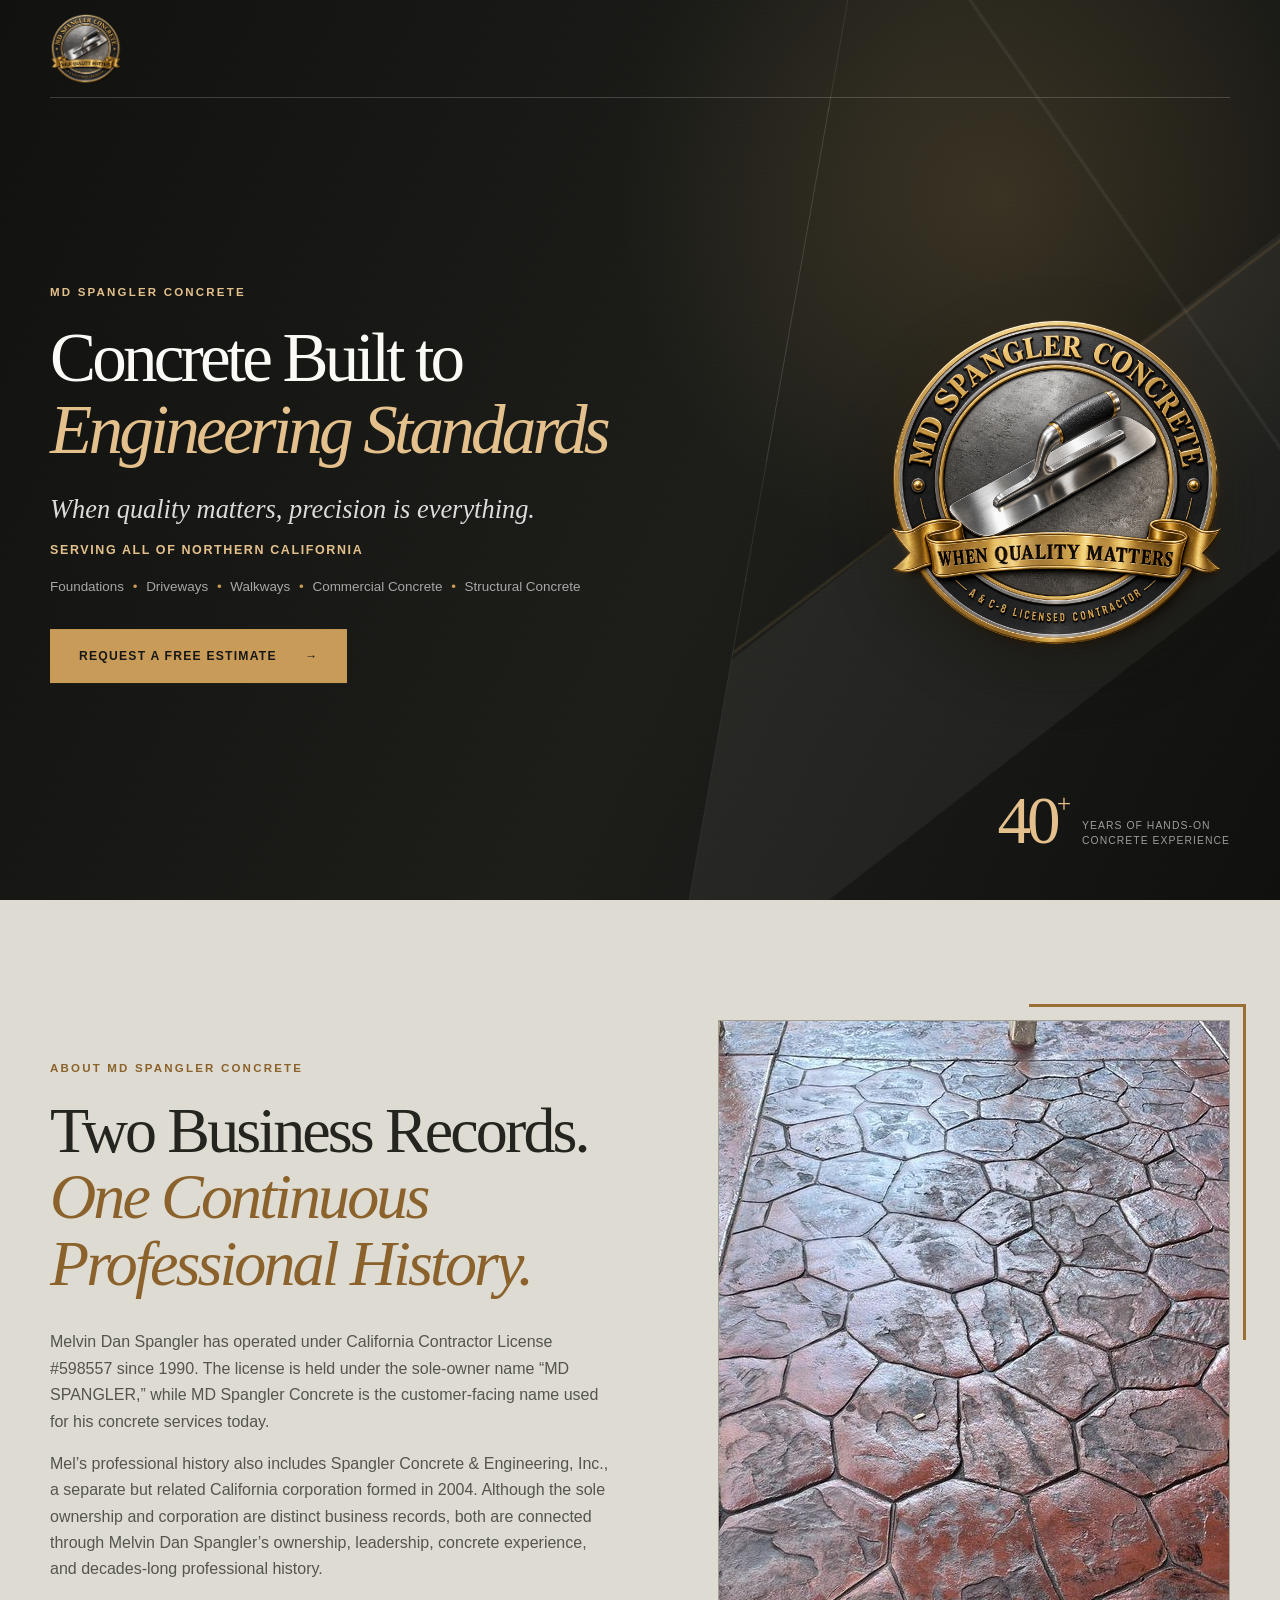
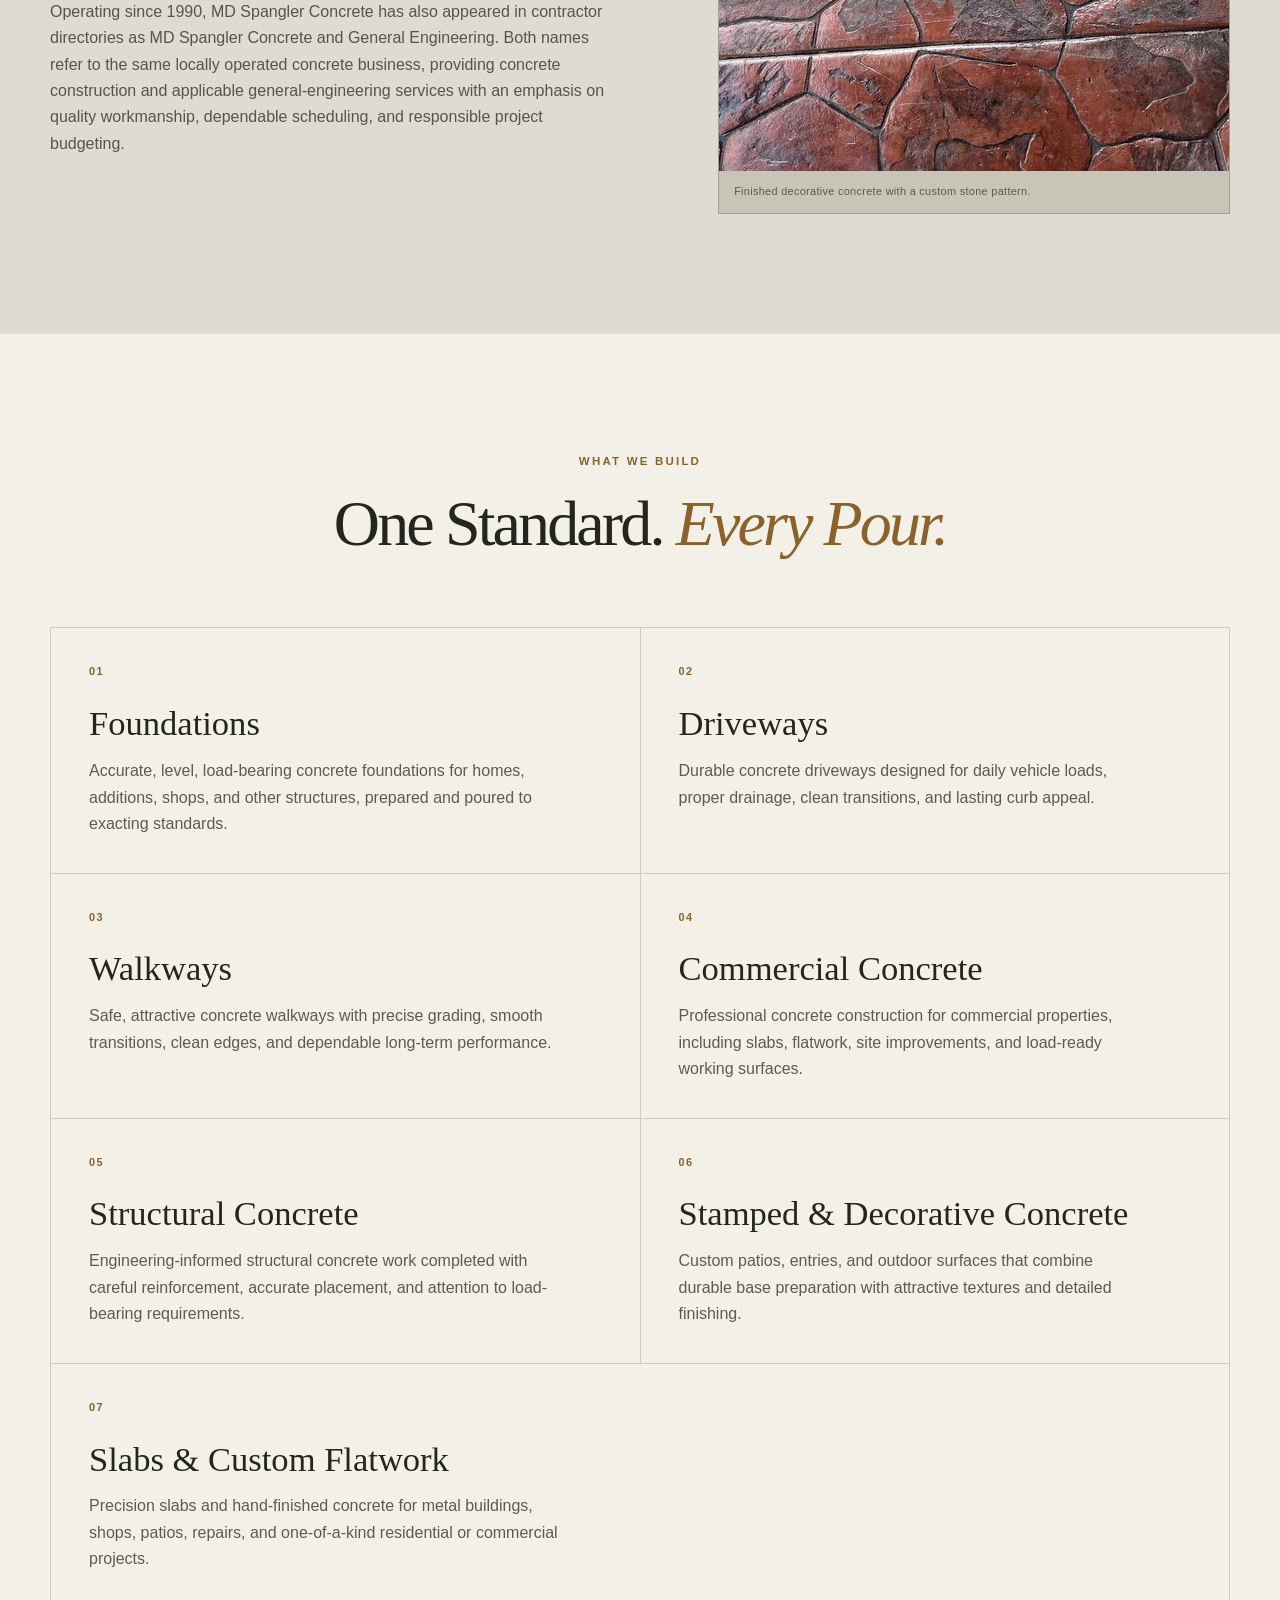
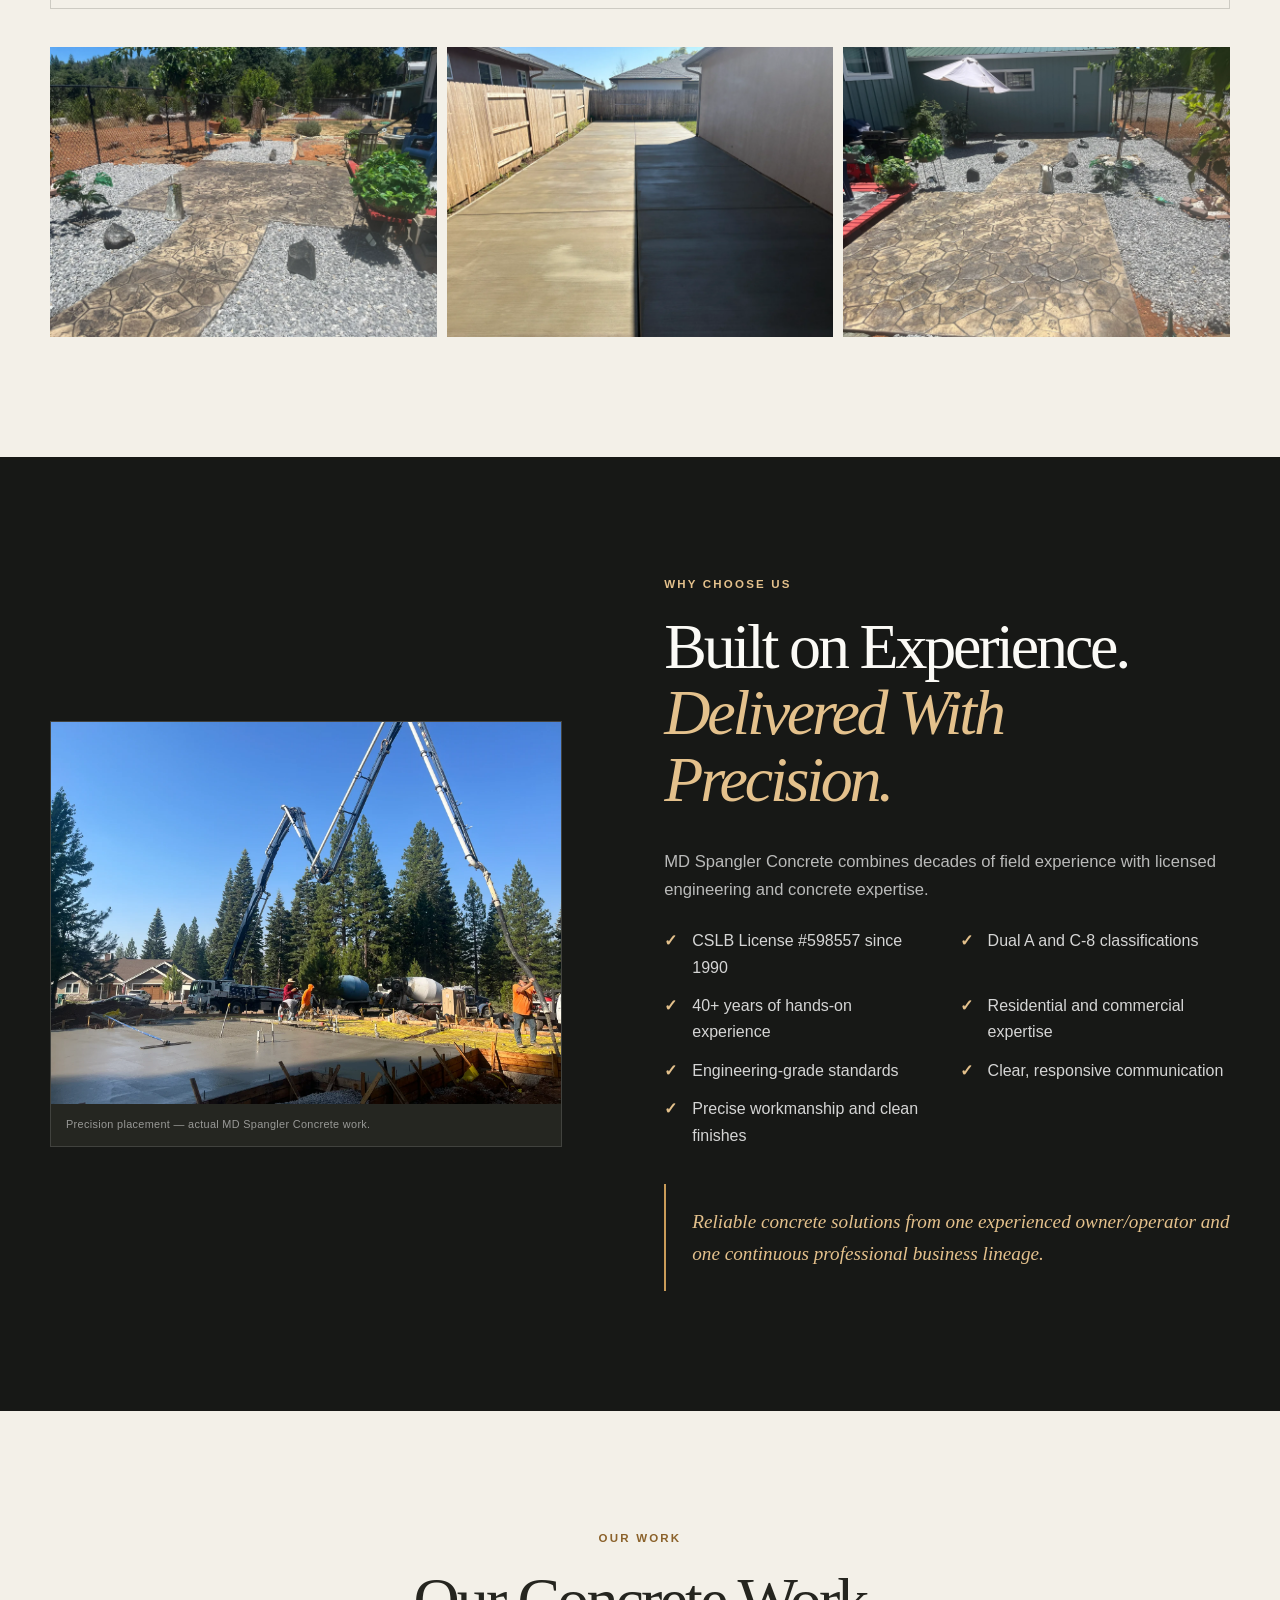
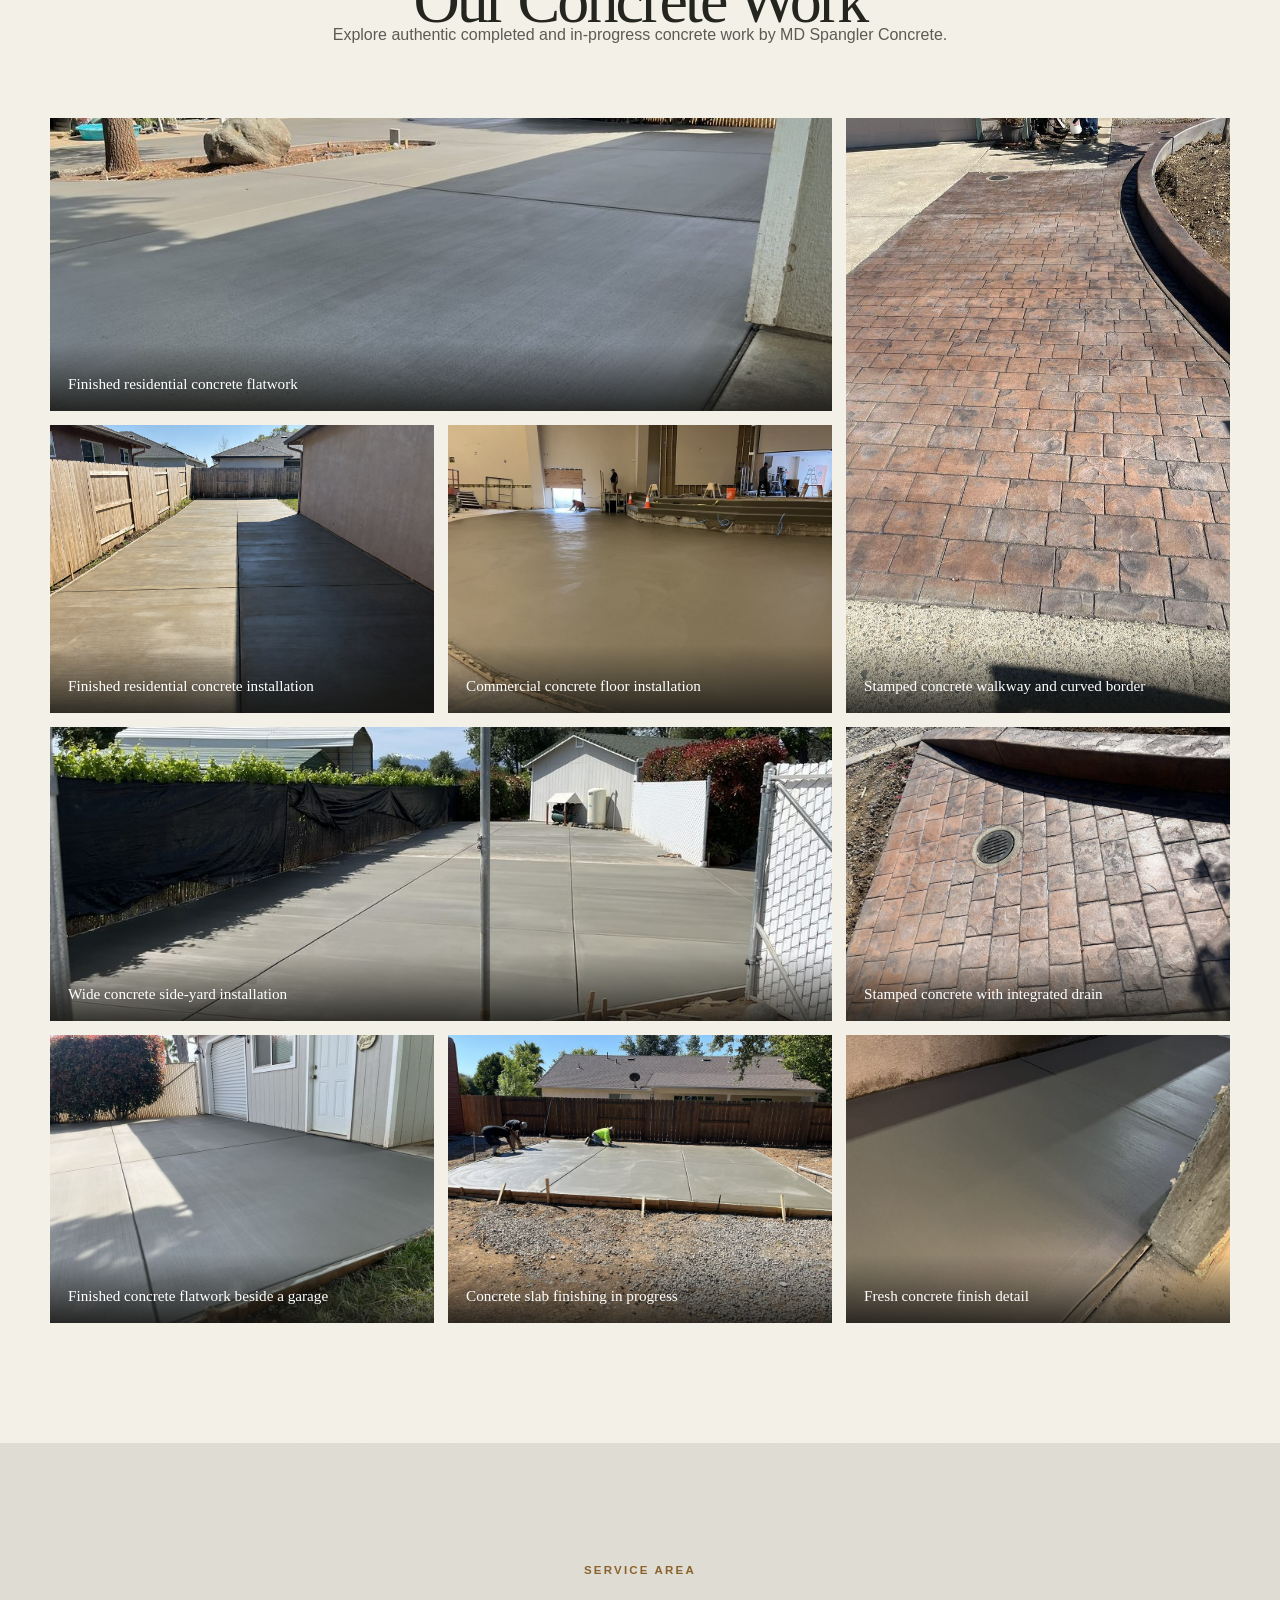
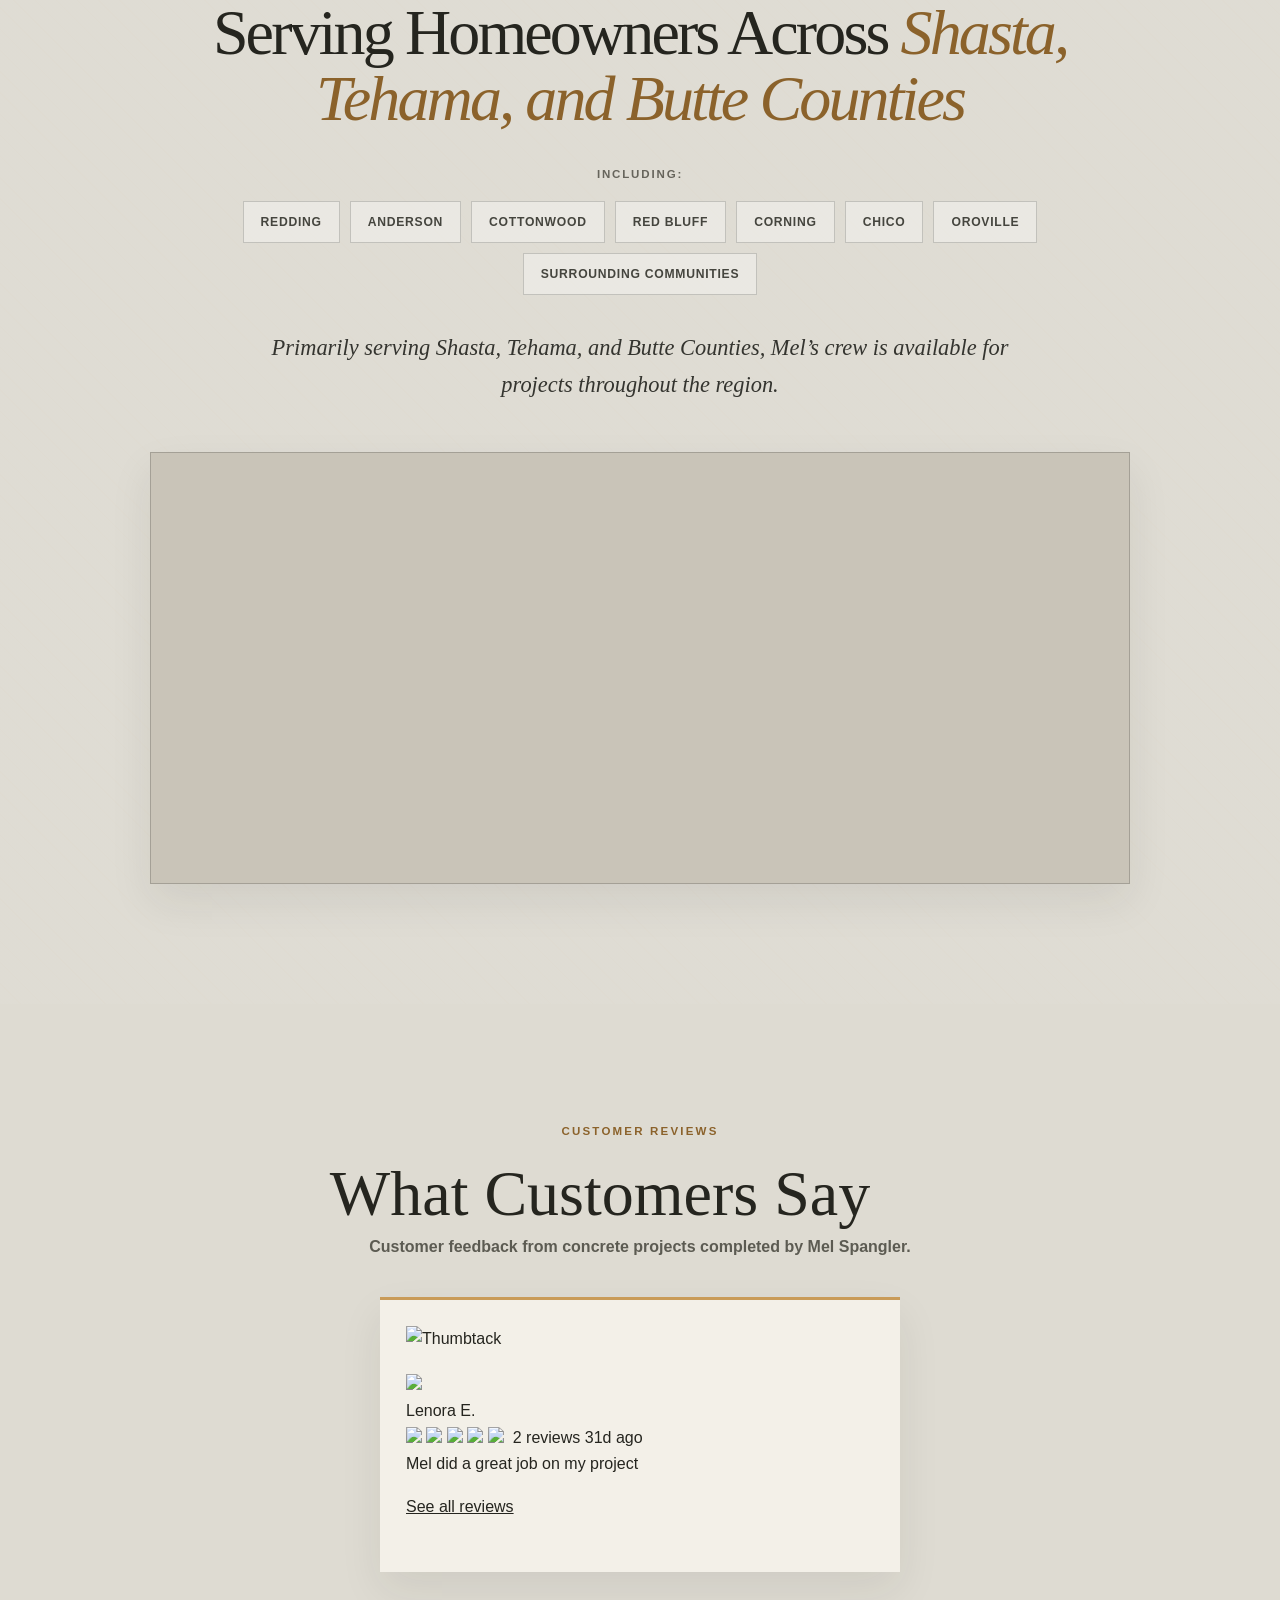
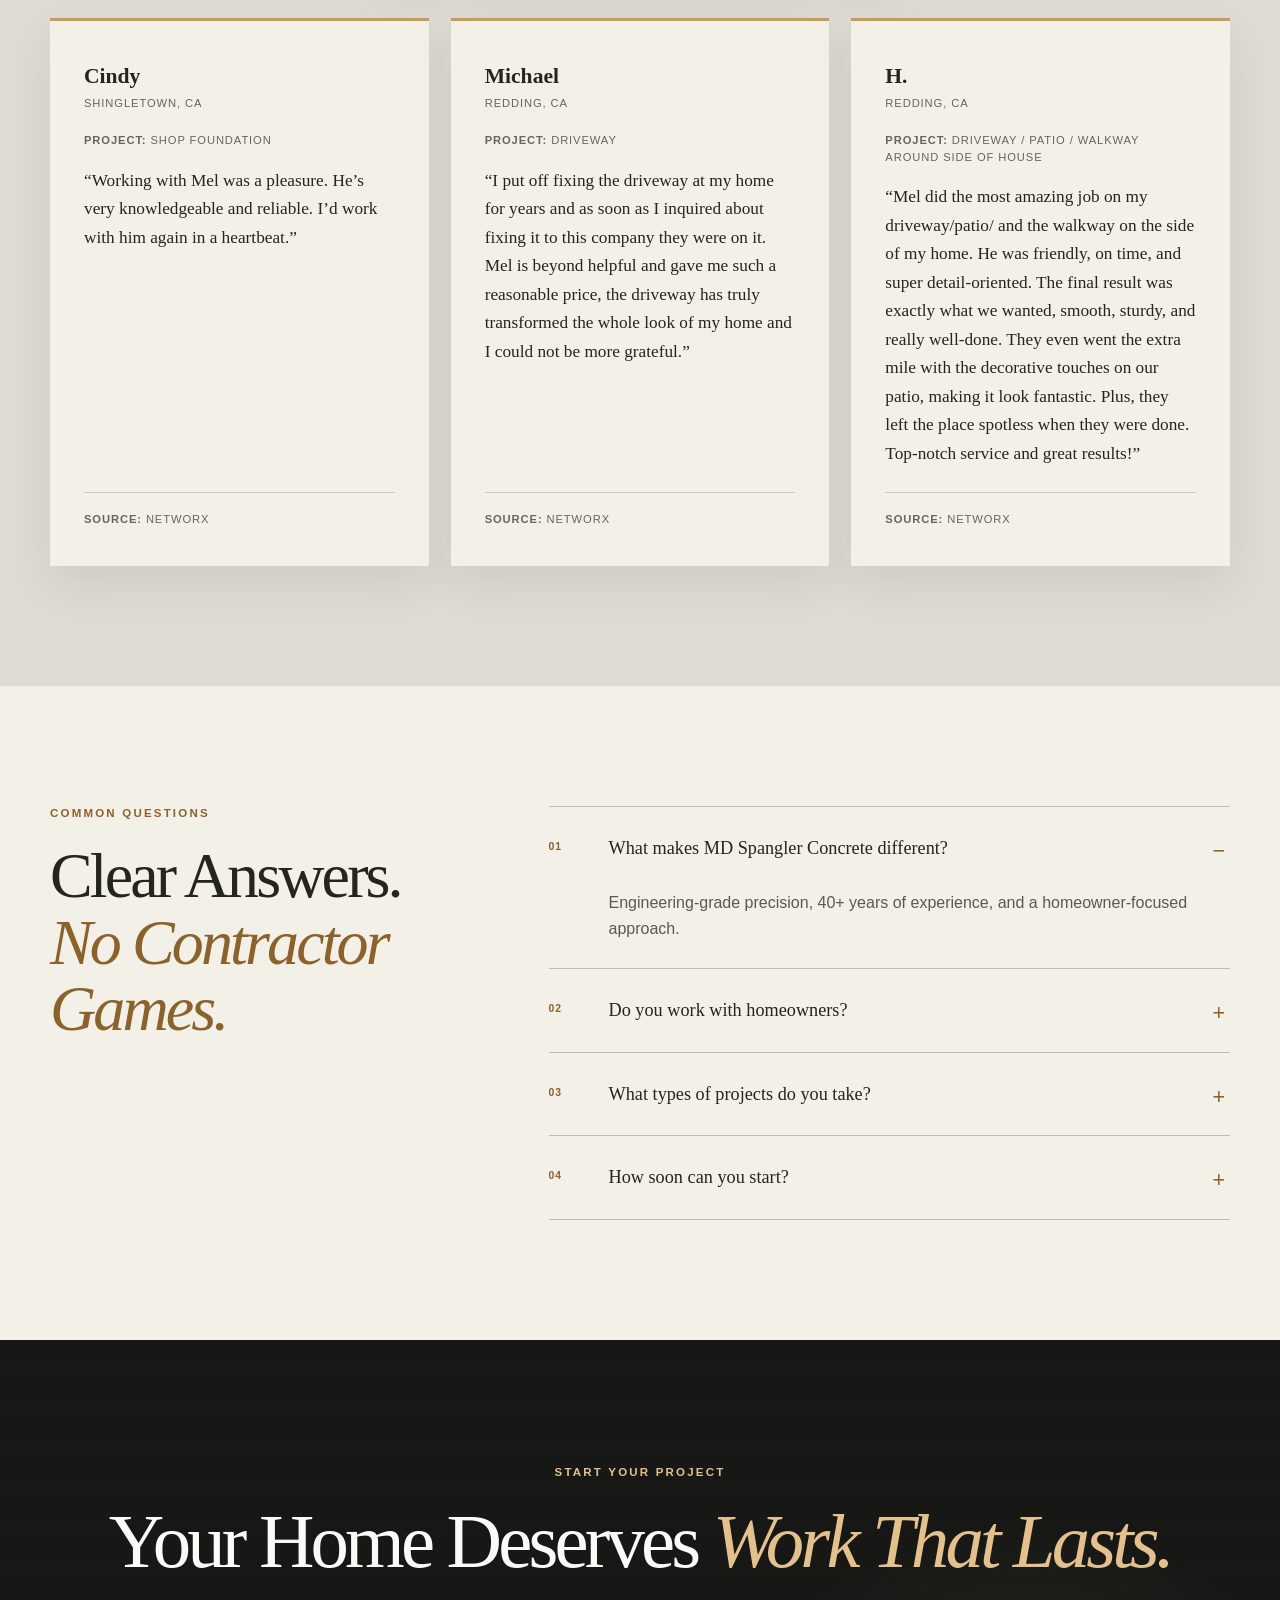
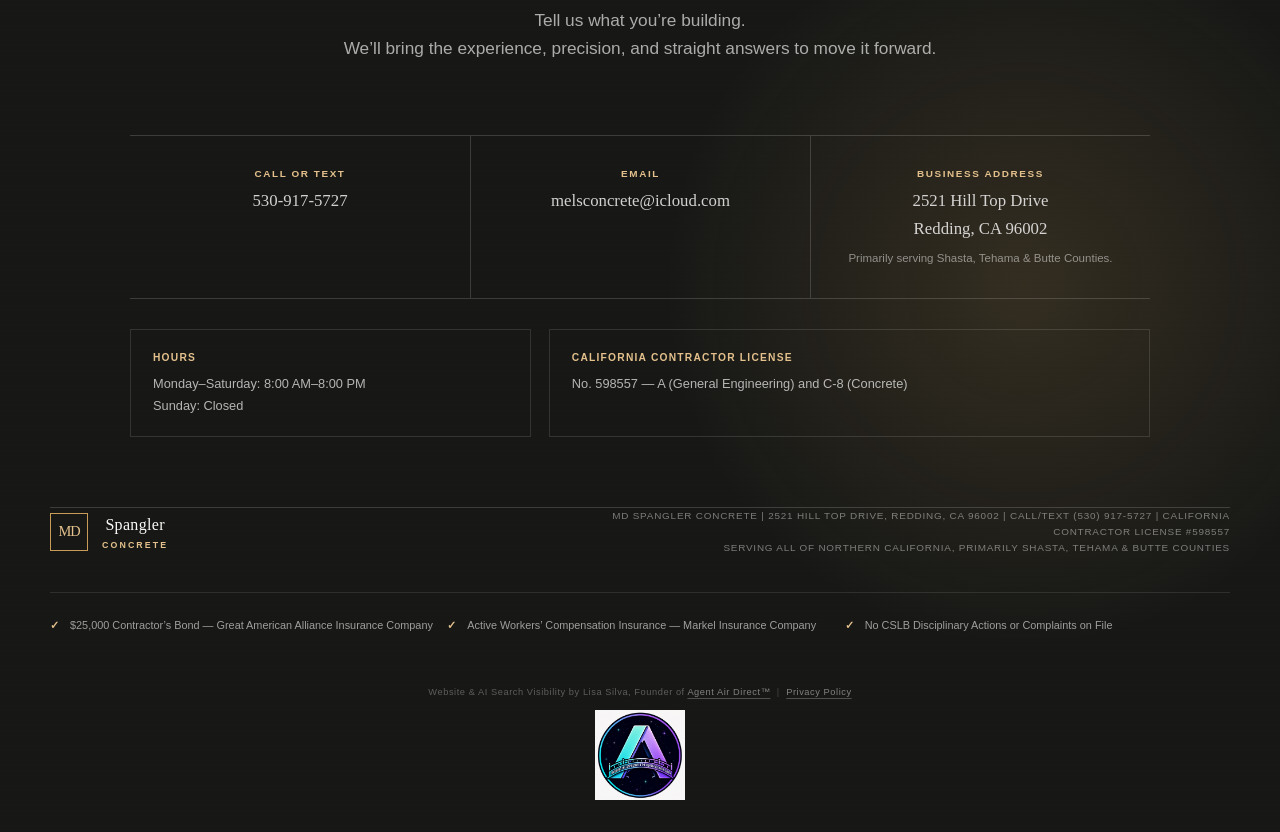
==== commit 16105739: "Done. I added the Thumbtack review widget inside the existing customer reviews section in [index.htm" ====
--- a/index.html
+++ b/index.html
@@ -358,6 +358,33 @@
           <p class="section-heading__lead"><strong>Customer feedback from concrete projects completed by Mel Spangler.</strong></p>
         </div>
 
+        <div class="thumbtack-review-widget">
+          <div class="widget" id="tt-review-widget-one">
+            <img src="https://cdn.thumbtackstatic.com/fe-assets-web/media/logos/thumbtack/wordmark.svg" alt="Thumbtack" />
+            <div id="tt-dynamic">
+              <div class="tt-left">
+                <img src="https://cdn.thumbtackstatic.com/fe-assets-web/_assets/images/release/components/avatar/images/legacy-default-avatar-50x50.25cbe35c0002a2eef6cbc5f1c4f271545eafbb59.png" />
+              </div>
+              <div class="tt-right">
+                <div class="tt-name">Lenora E.</div>
+                <div class="tt-stars">
+                  <img src="https://cdn.thumbtackstatic.com/fe-assets-web/media/pages/profile/standard-widgets/review-widget/orange_star.svg">
+                  <img src="https://cdn.thumbtackstatic.com/fe-assets-web/media/pages/profile/standard-widgets/review-widget/orange_star.svg">
+                  <img src="https://cdn.thumbtackstatic.com/fe-assets-web/media/pages/profile/standard-widgets/review-widget/orange_star.svg">
+                  <img src="https://cdn.thumbtackstatic.com/fe-assets-web/media/pages/profile/standard-widgets/review-widget/orange_star.svg">
+                  <img src="https://cdn.thumbtackstatic.com/fe-assets-web/media/pages/profile/standard-widgets/review-widget/orange_star.svg">
+                  &nbsp;<span>2 reviews</span>
+                  <span>31d ago</span>
+                </div>
+                <p>Mel did a great job on my project</p>
+                <a target="_blank" href="https://www.thumbtack.com/ca/redding/concrete-contractors/md-spangler/service/583793710273437696">See all reviews</a>
+              </div>
+              <br/>
+            </div>
+            <script src="https://www.thumbtack.com/profile/widgets/scripts/?service_pk=583793710273437696&widget_id=review&type=one"></script>
+          </div>
+        </div>
+
         <div class="reviews__grid">
           <figure class="review-card">
             <figcaption class="review-card__customer">
--- a/style.css
+++ b/style.css
@@ -750,6 +750,27 @@
   gap: 22px;
 }
 
+.thumbtack-review-widget {
+  display: flex;
+  justify-content: center;
+  margin: -34px 0 46px;
+}
+
+.thumbtack-review-widget .widget {
+  width: min(100%, 520px);
+  padding: 26px;
+  border-top: 3px solid var(--brass);
+  background: var(--paper);
+  box-shadow: 0 18px 40px rgba(35, 35, 30, 0.08);
+}
+
+.thumbtack-review-widget .widget > img {
+  display: block;
+  max-width: 150px;
+  height: auto;
+  margin-bottom: 20px;
+}
+
 .review-card {
   display: flex;
   min-height: 100%;
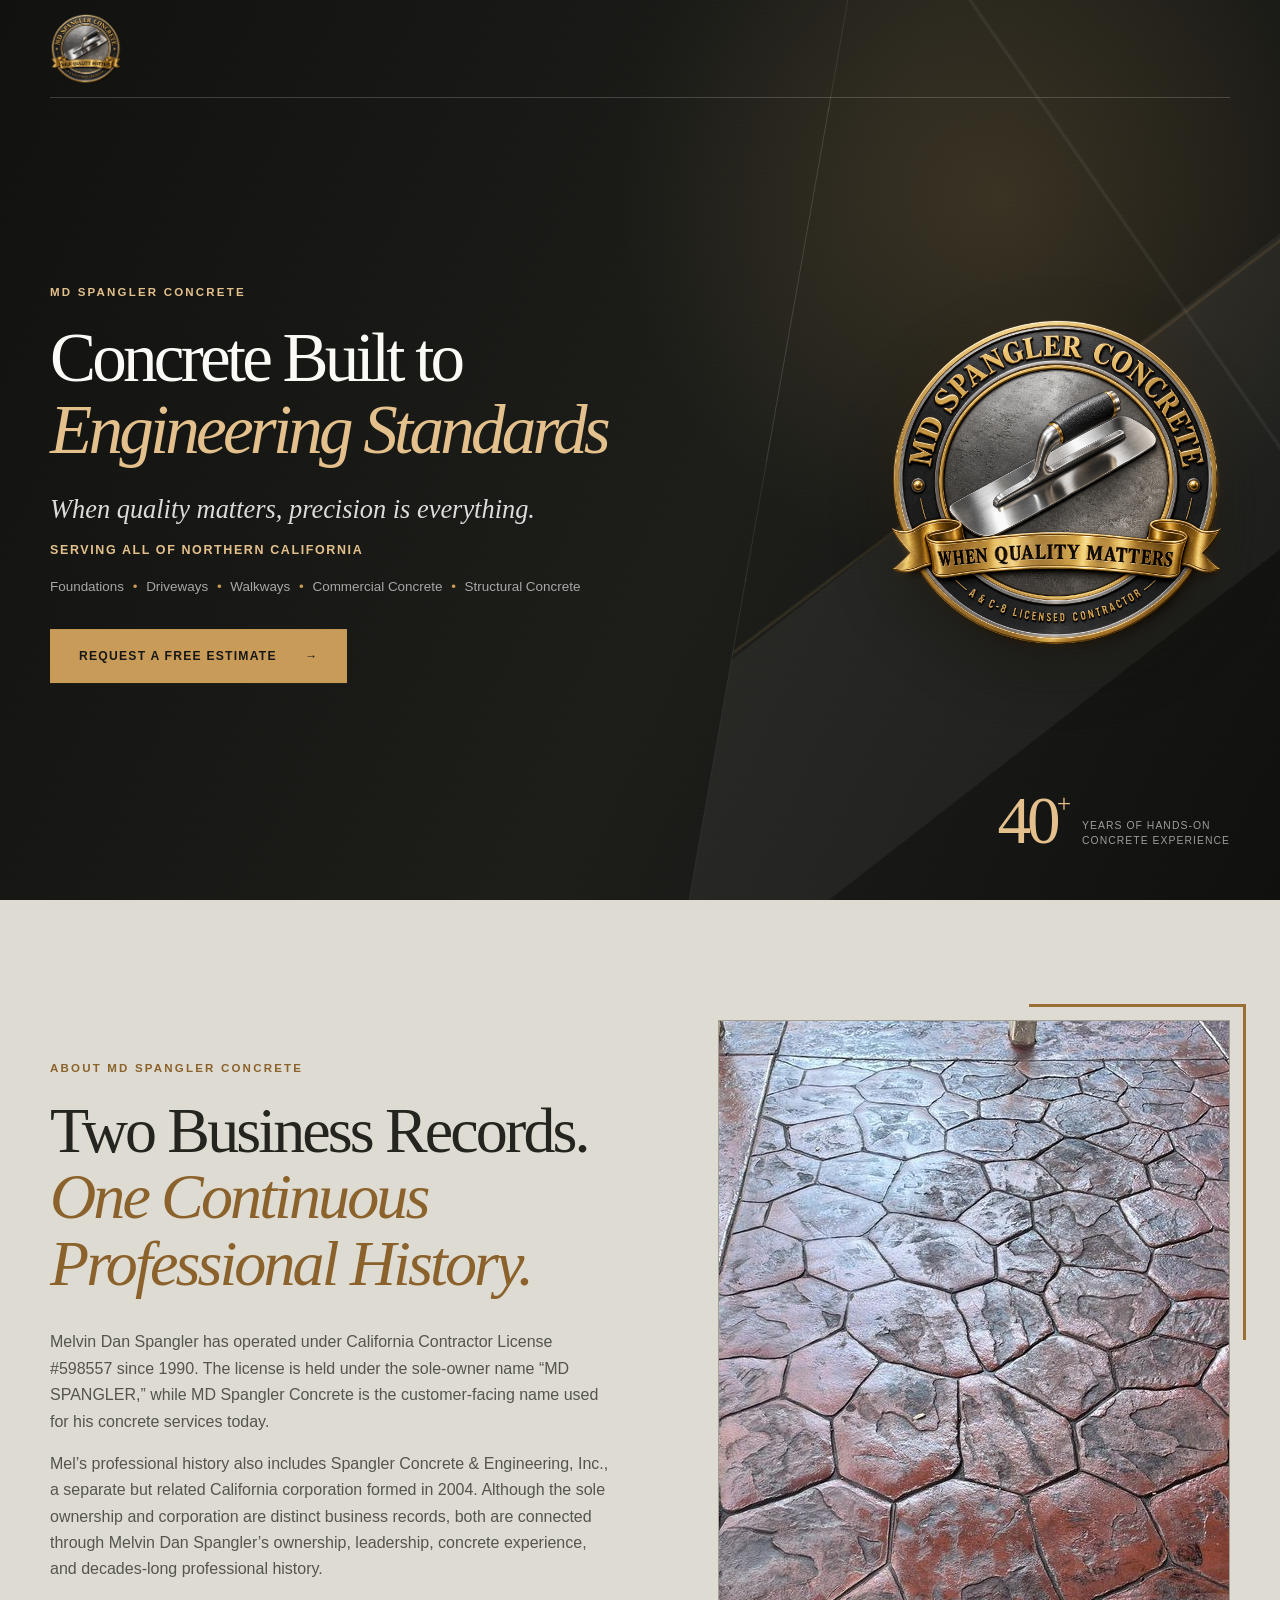
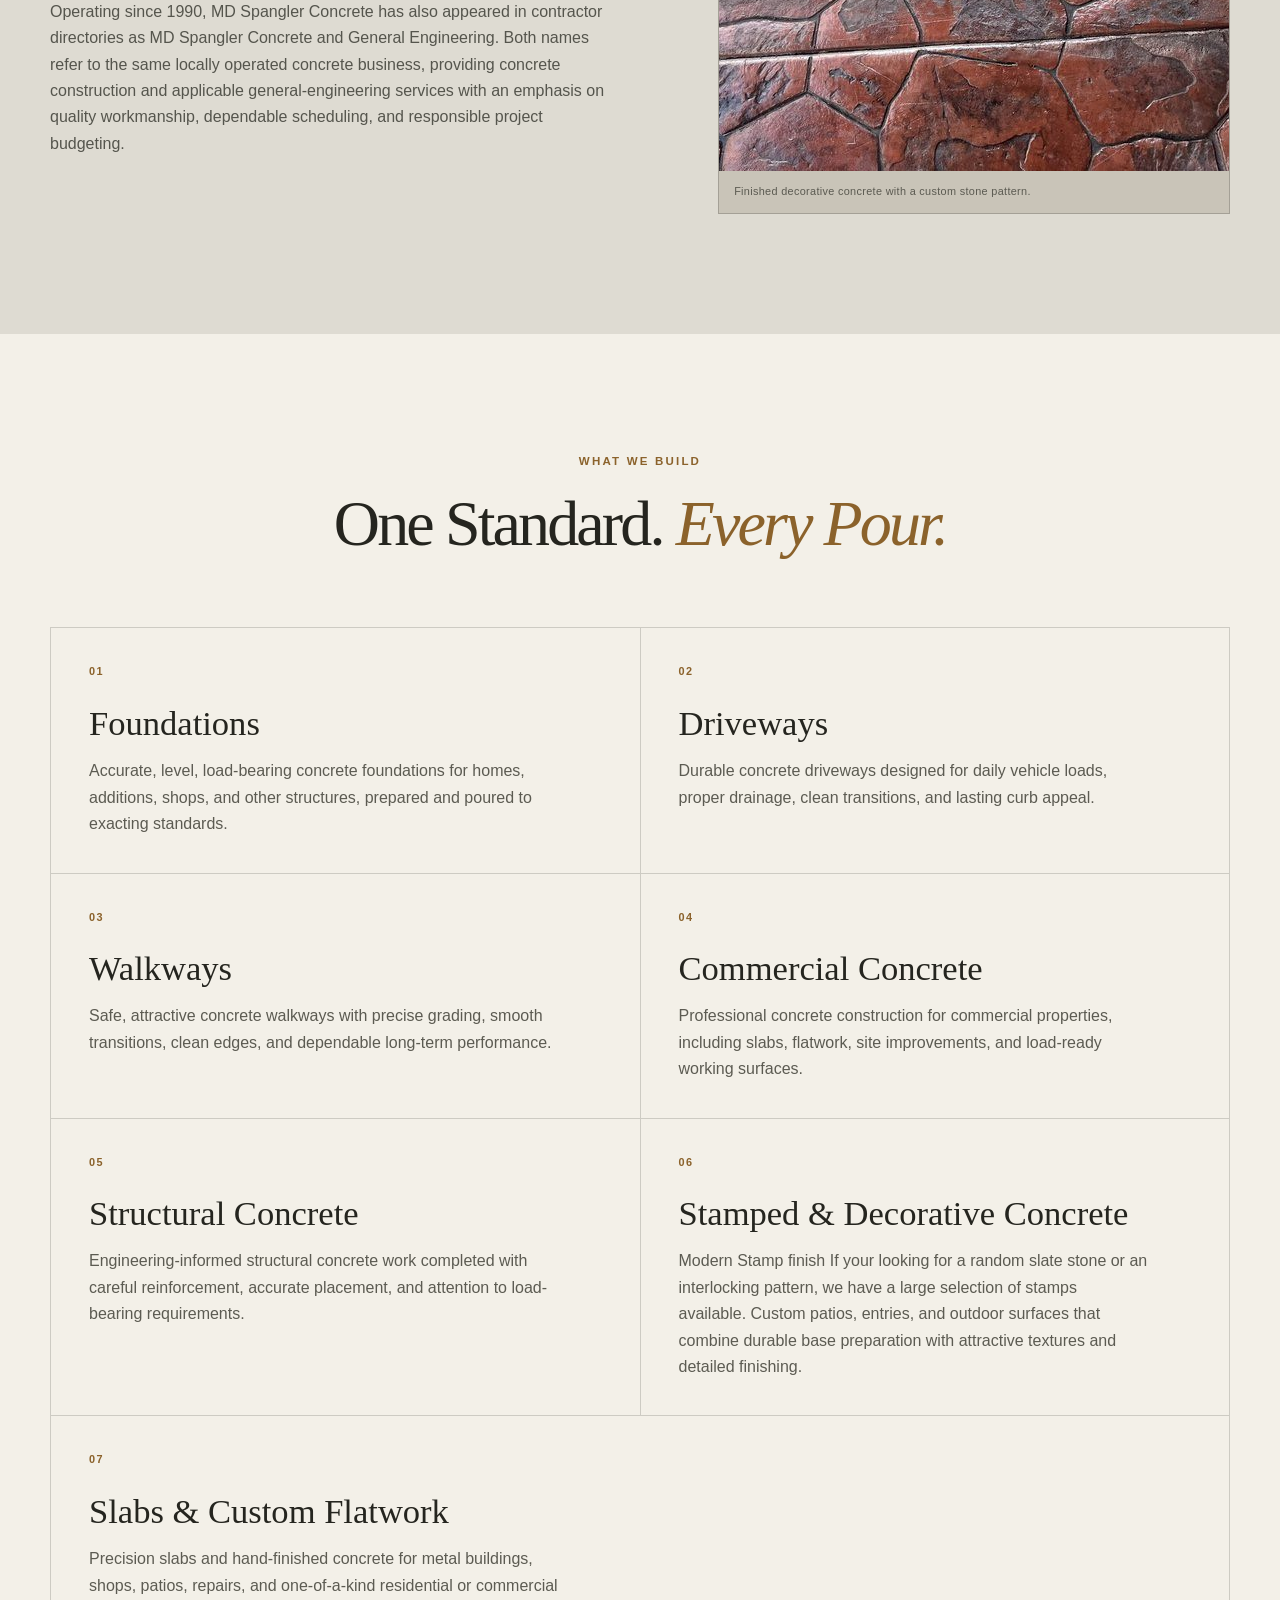
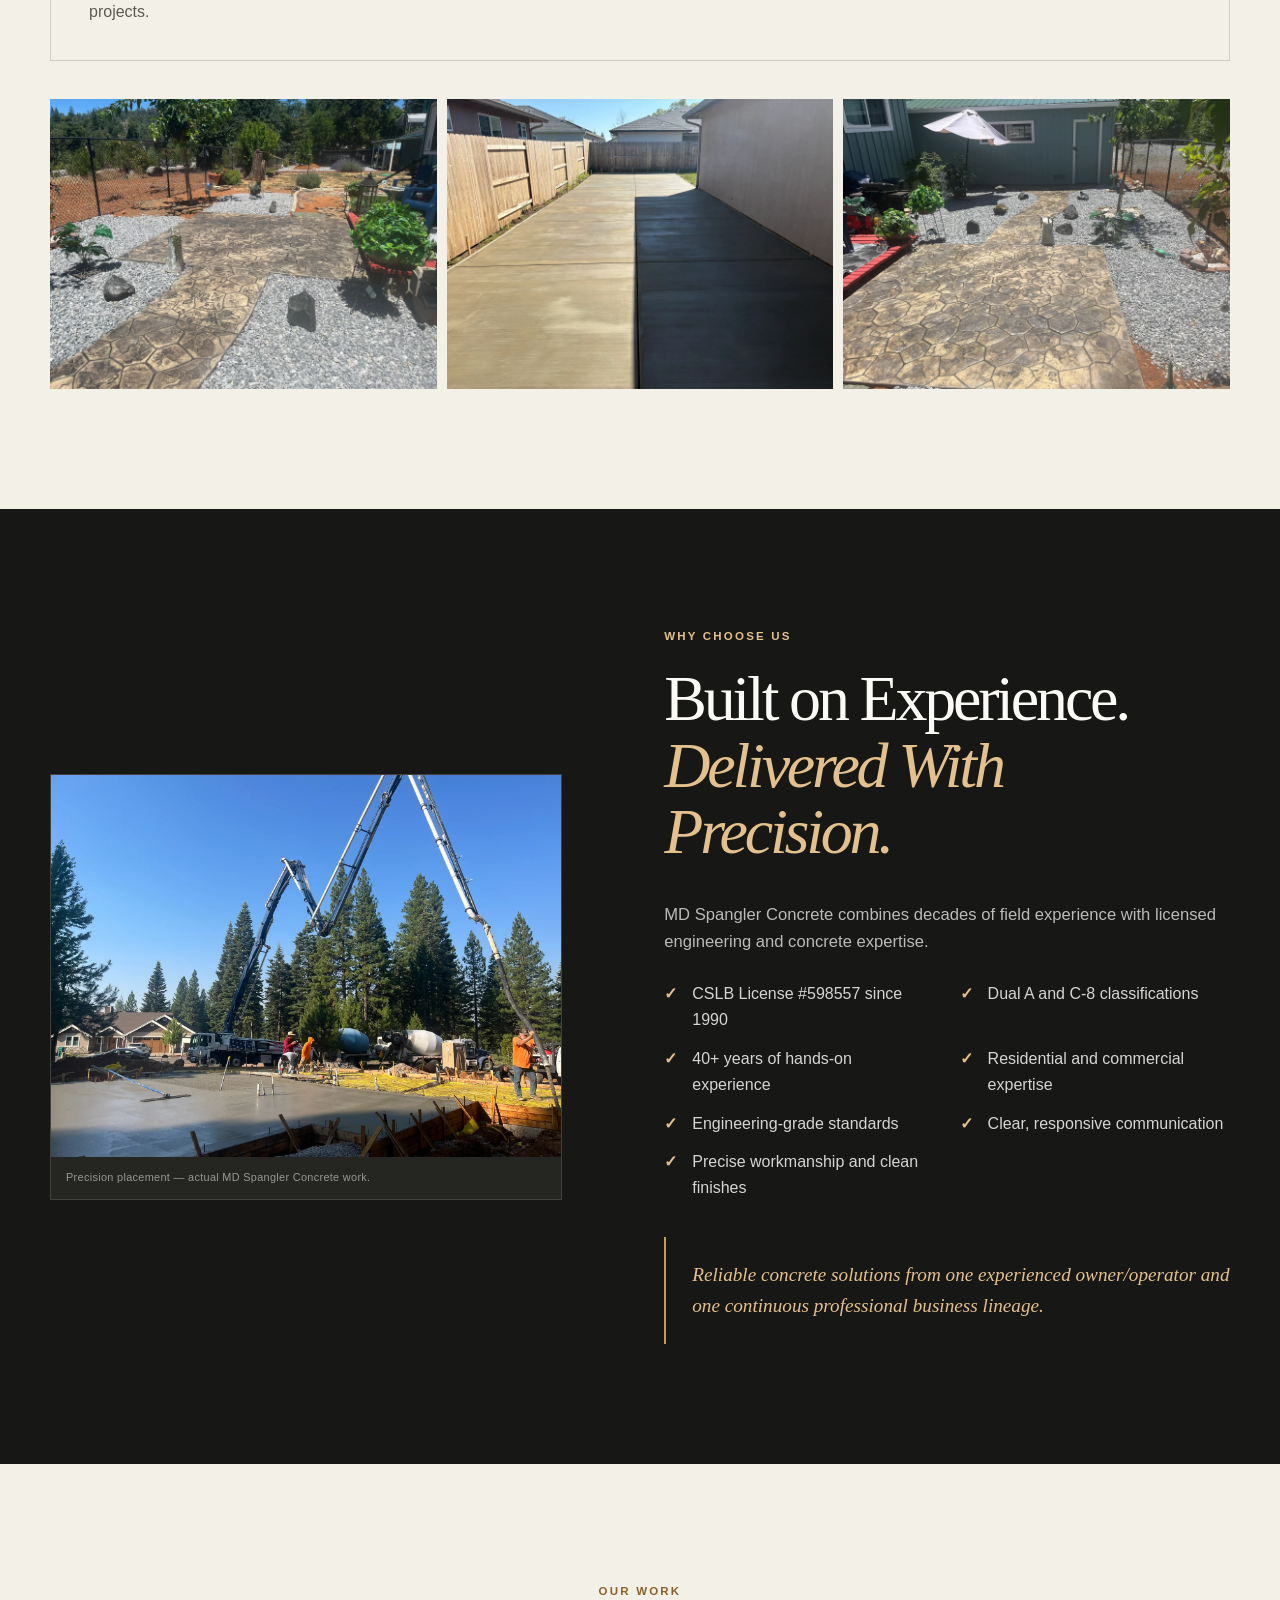
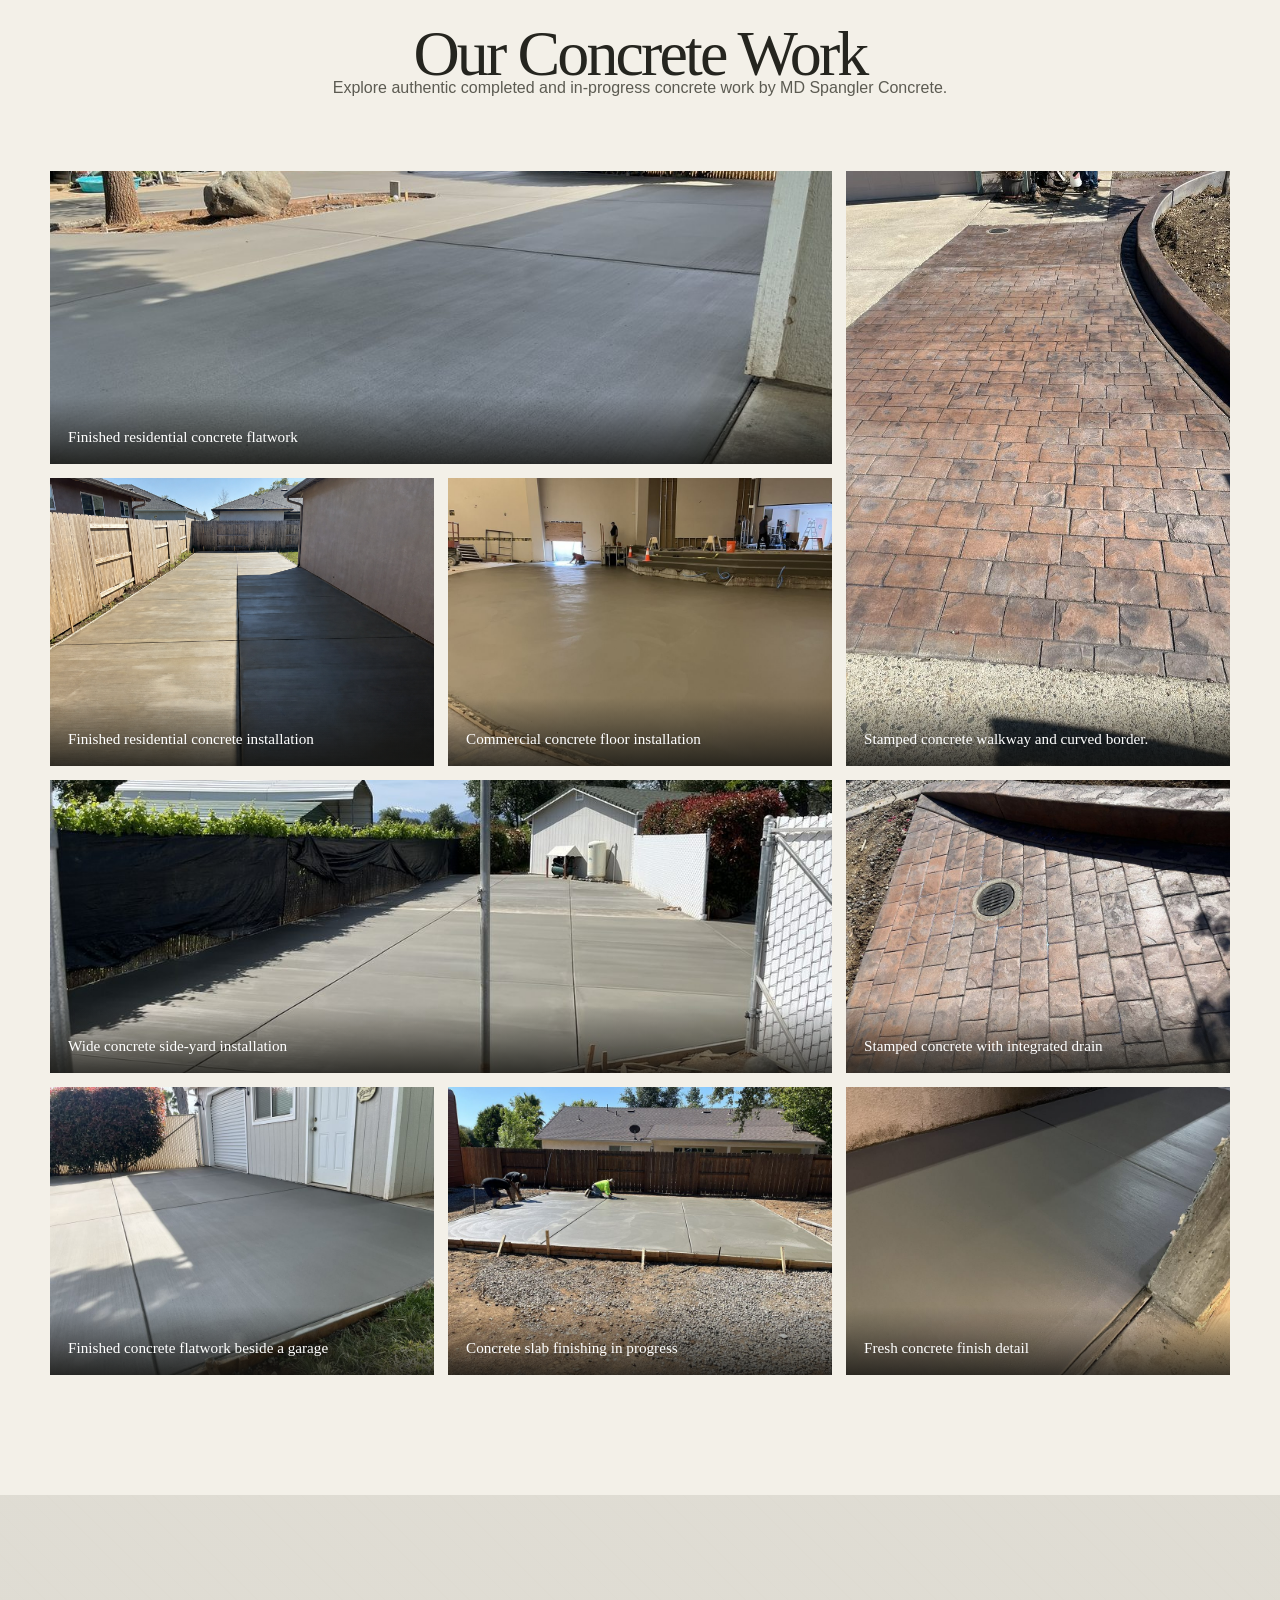
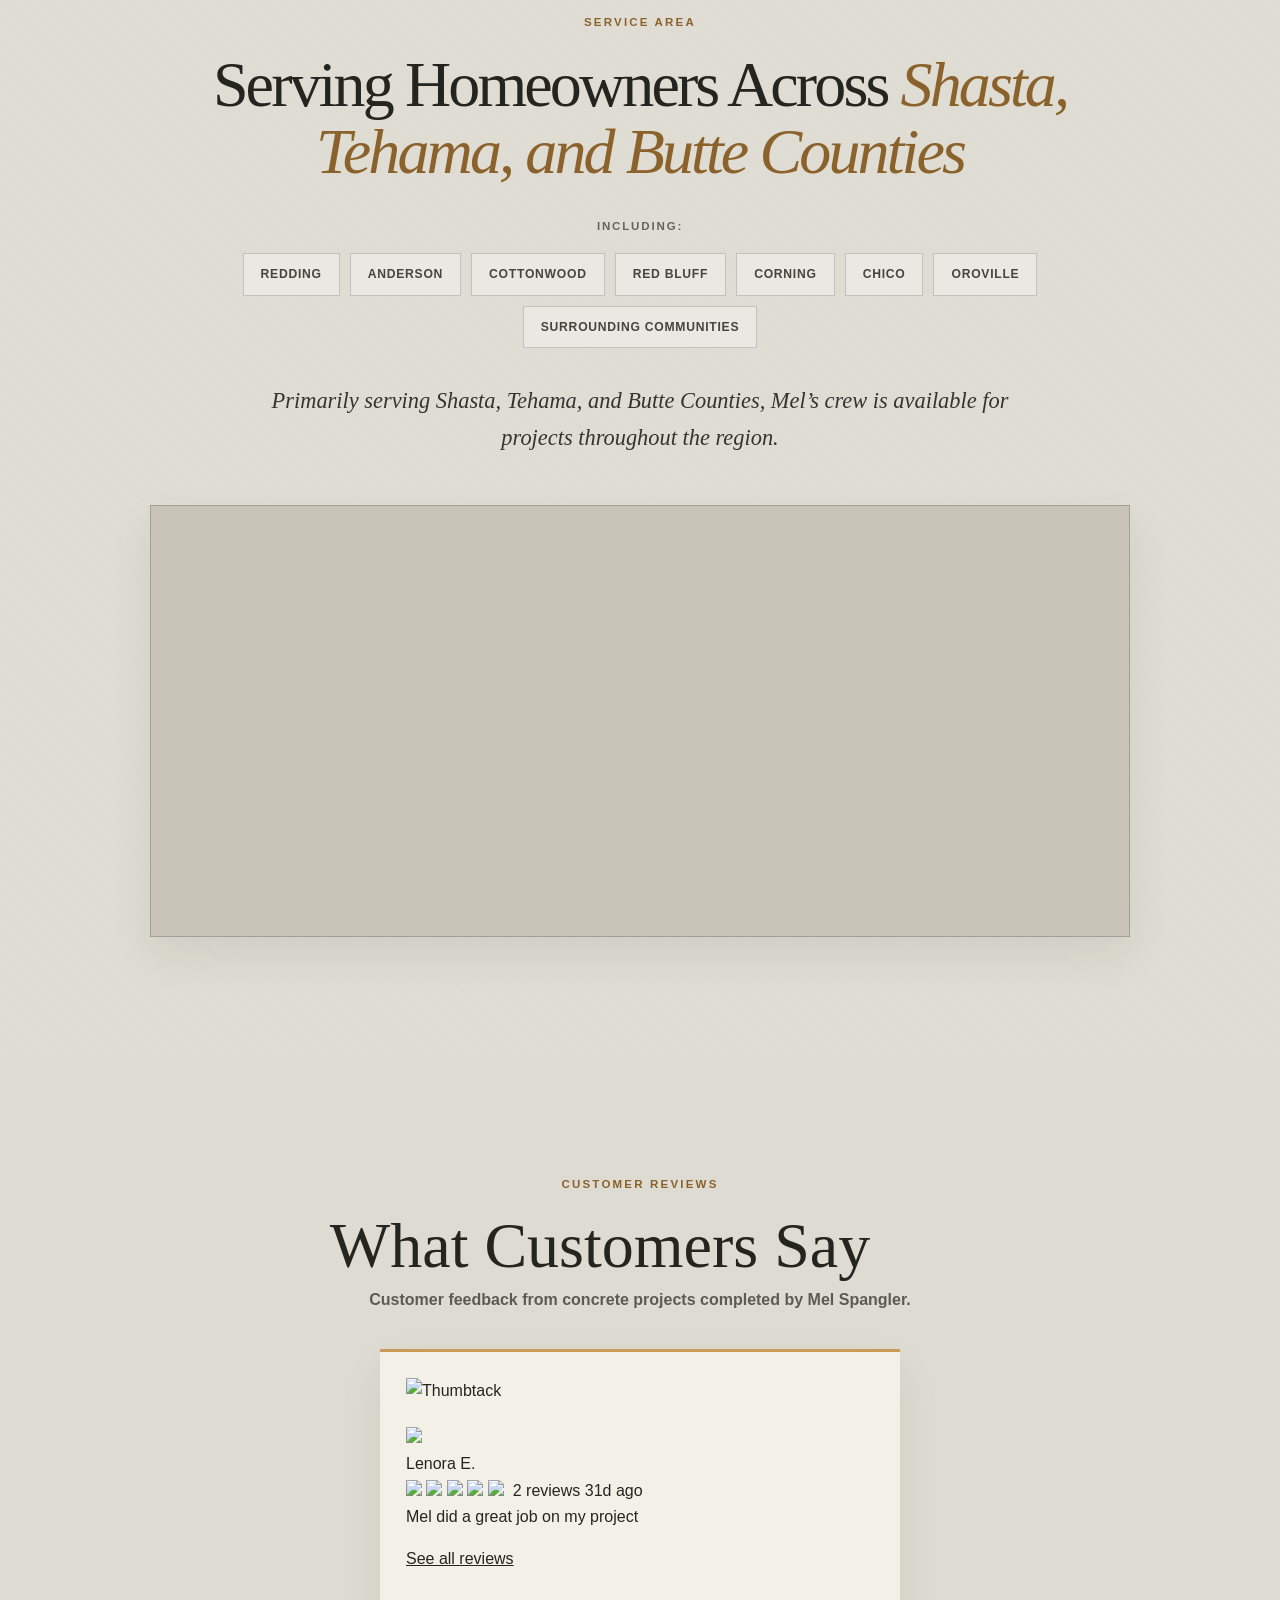
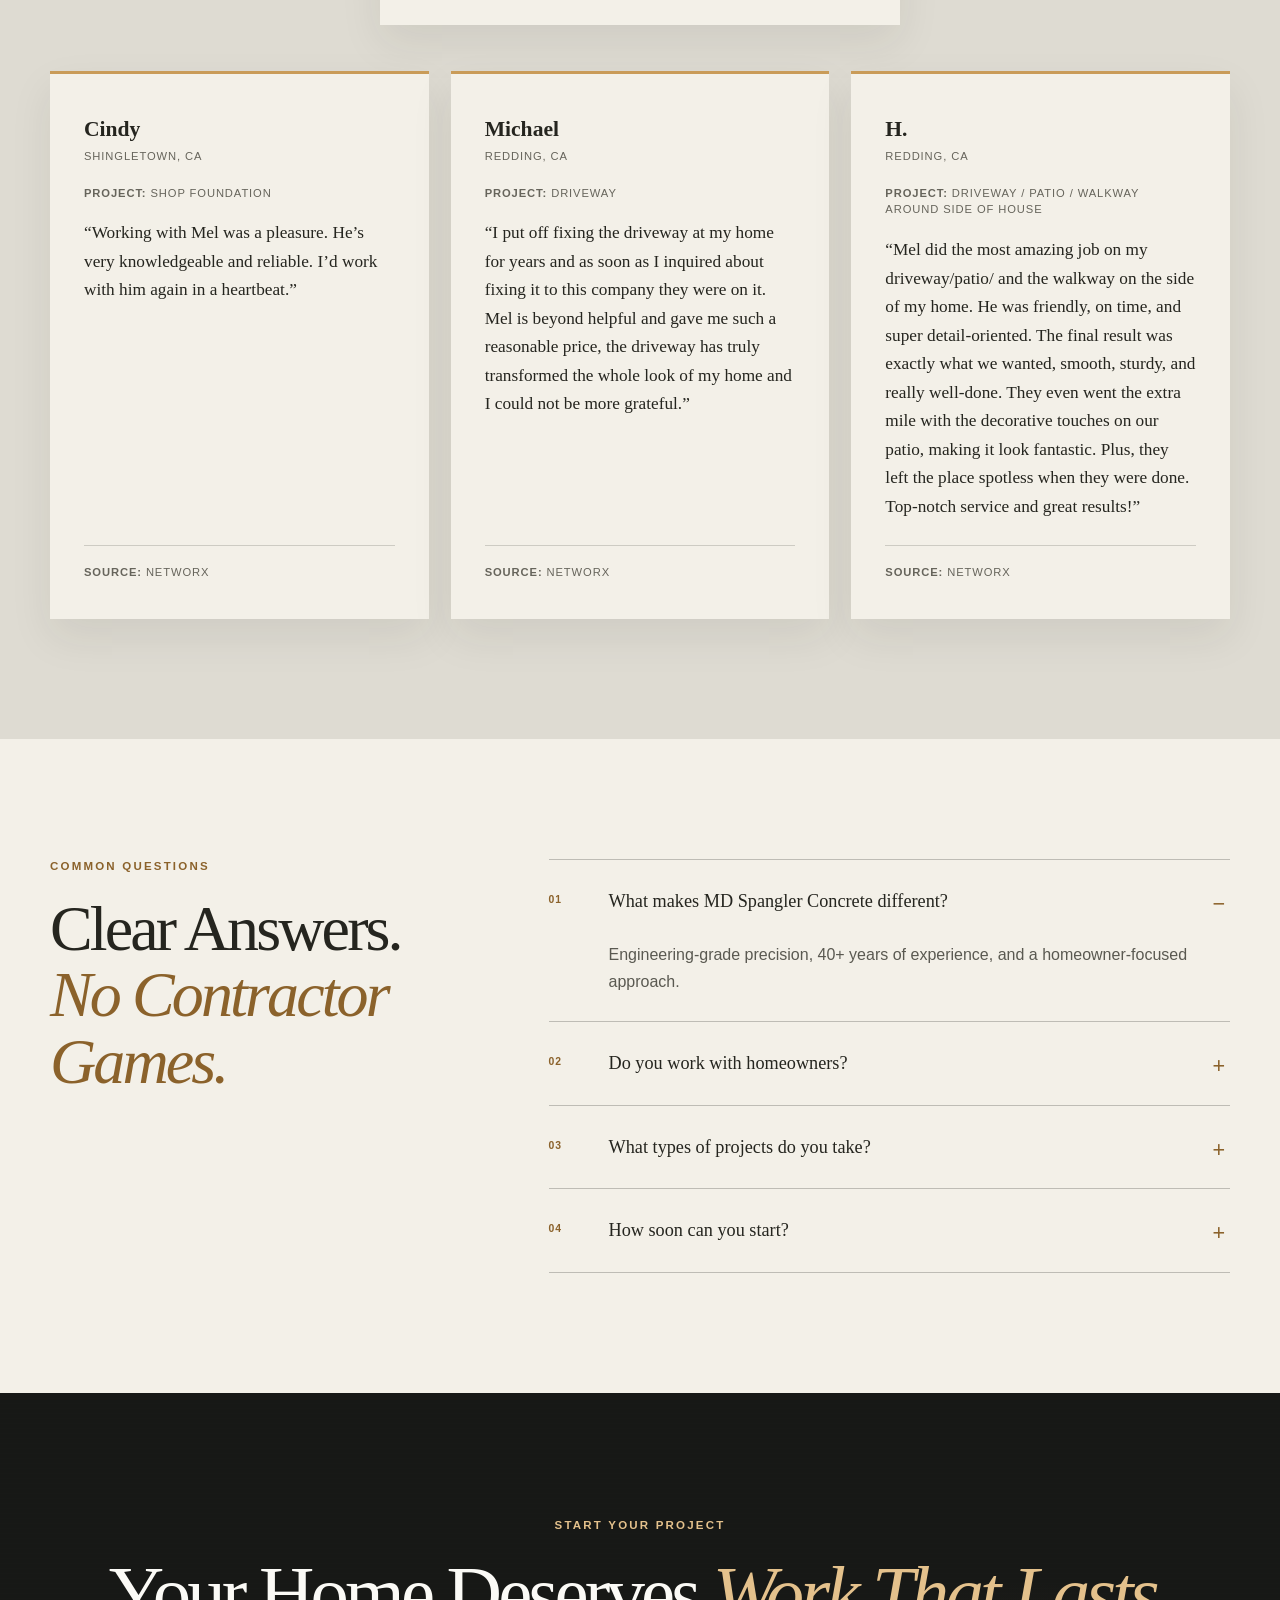
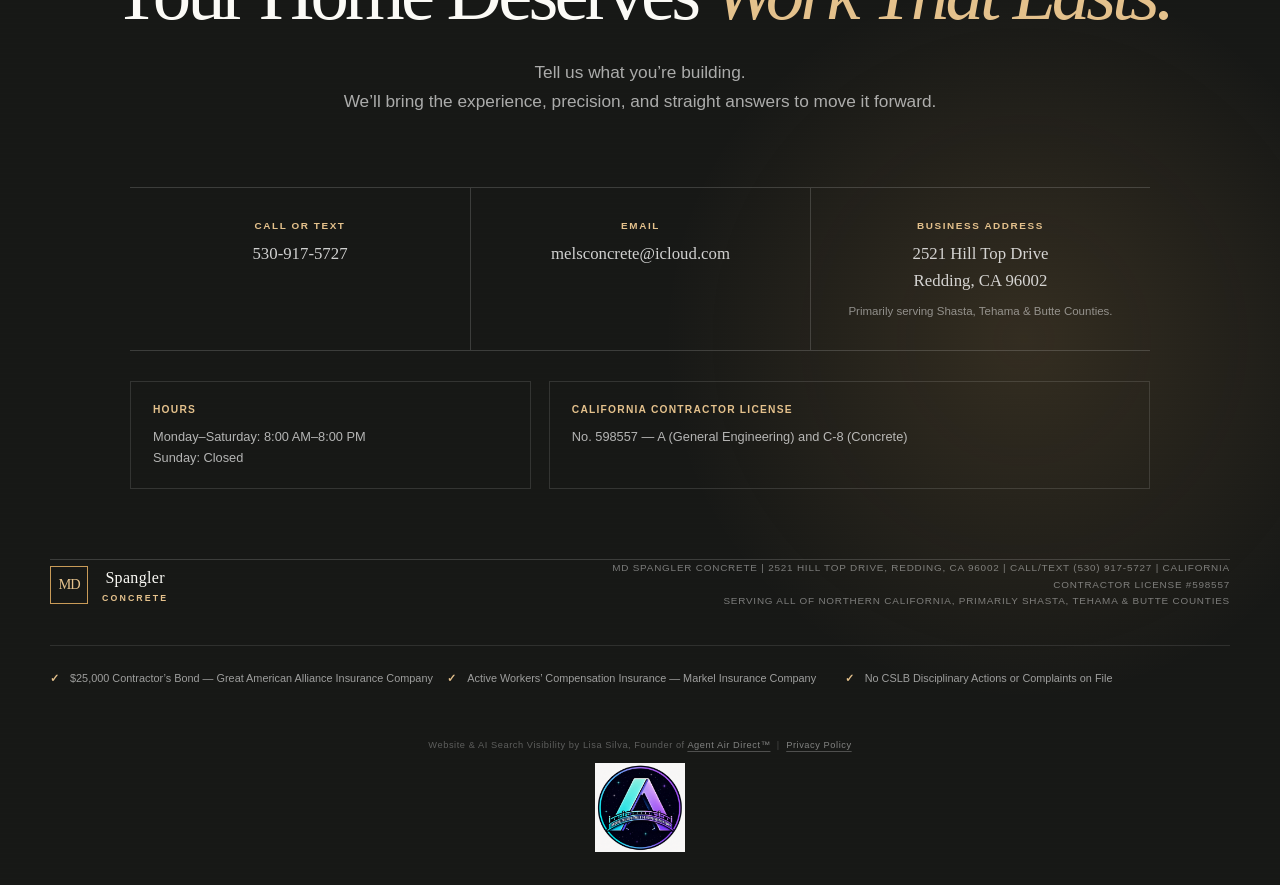
==== commit b4a35bfb: "added Modern Stamp finish If your looking for a random slate stone or an interlocking pattern, we ha" ====
--- a/index.html
+++ b/index.html
@@ -241,7 +241,8 @@
           <article id="walkways"><span>03</span><h3>Walkways</h3><p>Safe, attractive concrete walkways with precise grading, smooth transitions, clean edges, and dependable long-term performance.</p></article>
           <article id="commercial-concrete"><span>04</span><h3>Commercial Concrete</h3><p>Professional concrete construction for commercial properties, including slabs, flatwork, site improvements, and load-ready working surfaces.</p></article>
           <article id="structural-concrete"><span>05</span><h3>Structural Concrete</h3><p>Engineering-informed structural concrete work completed with careful reinforcement, accurate placement, and attention to load-bearing requirements.</p></article>
-          <article><span>06</span><h3>Stamped &amp; Decorative Concrete</h3><p>Custom patios, entries, and outdoor surfaces that combine durable base preparation with attractive textures and detailed finishing.</p></article>
+          <article><span>06</span><h3>Stamped &amp; Decorative Concrete</h3><p>Modern Stamp finish
+If your looking for a random slate stone or an interlocking pattern, we have a large selection of stamps available.  Custom patios, entries, and outdoor surfaces that combine durable base preparation with attractive textures and detailed finishing.</p></article>
           <article><span>07</span><h3>Slabs &amp; Custom Flatwork</h3><p>Precision slabs and hand-finished concrete for metal buildings, shops, patios, repairs, and one-of-a-kind residential or commercial projects.</p></article>
         </div>
 
@@ -294,7 +295,7 @@
           </figure>
           <figure class="project-gallery__item project-gallery__item--portrait">
             <img src="images/stamped-concrete-walkway.jpg" alt="Stamped concrete walkway beside a curved decorative border" width="750" height="1000" loading="lazy" decoding="async">
-            <figcaption>Stamped concrete walkway and curved border</figcaption>
+            <figcaption>Stamped concrete walkway and curved border. </figcaption>
           </figure>
           <figure class="project-gallery__item">
             <img src="images/md-spangler-finished-residential-driveway.png" alt="Finished residential concrete flatwork with evenly spaced control joints" width="1536" height="1024" loading="lazy" decoding="async">
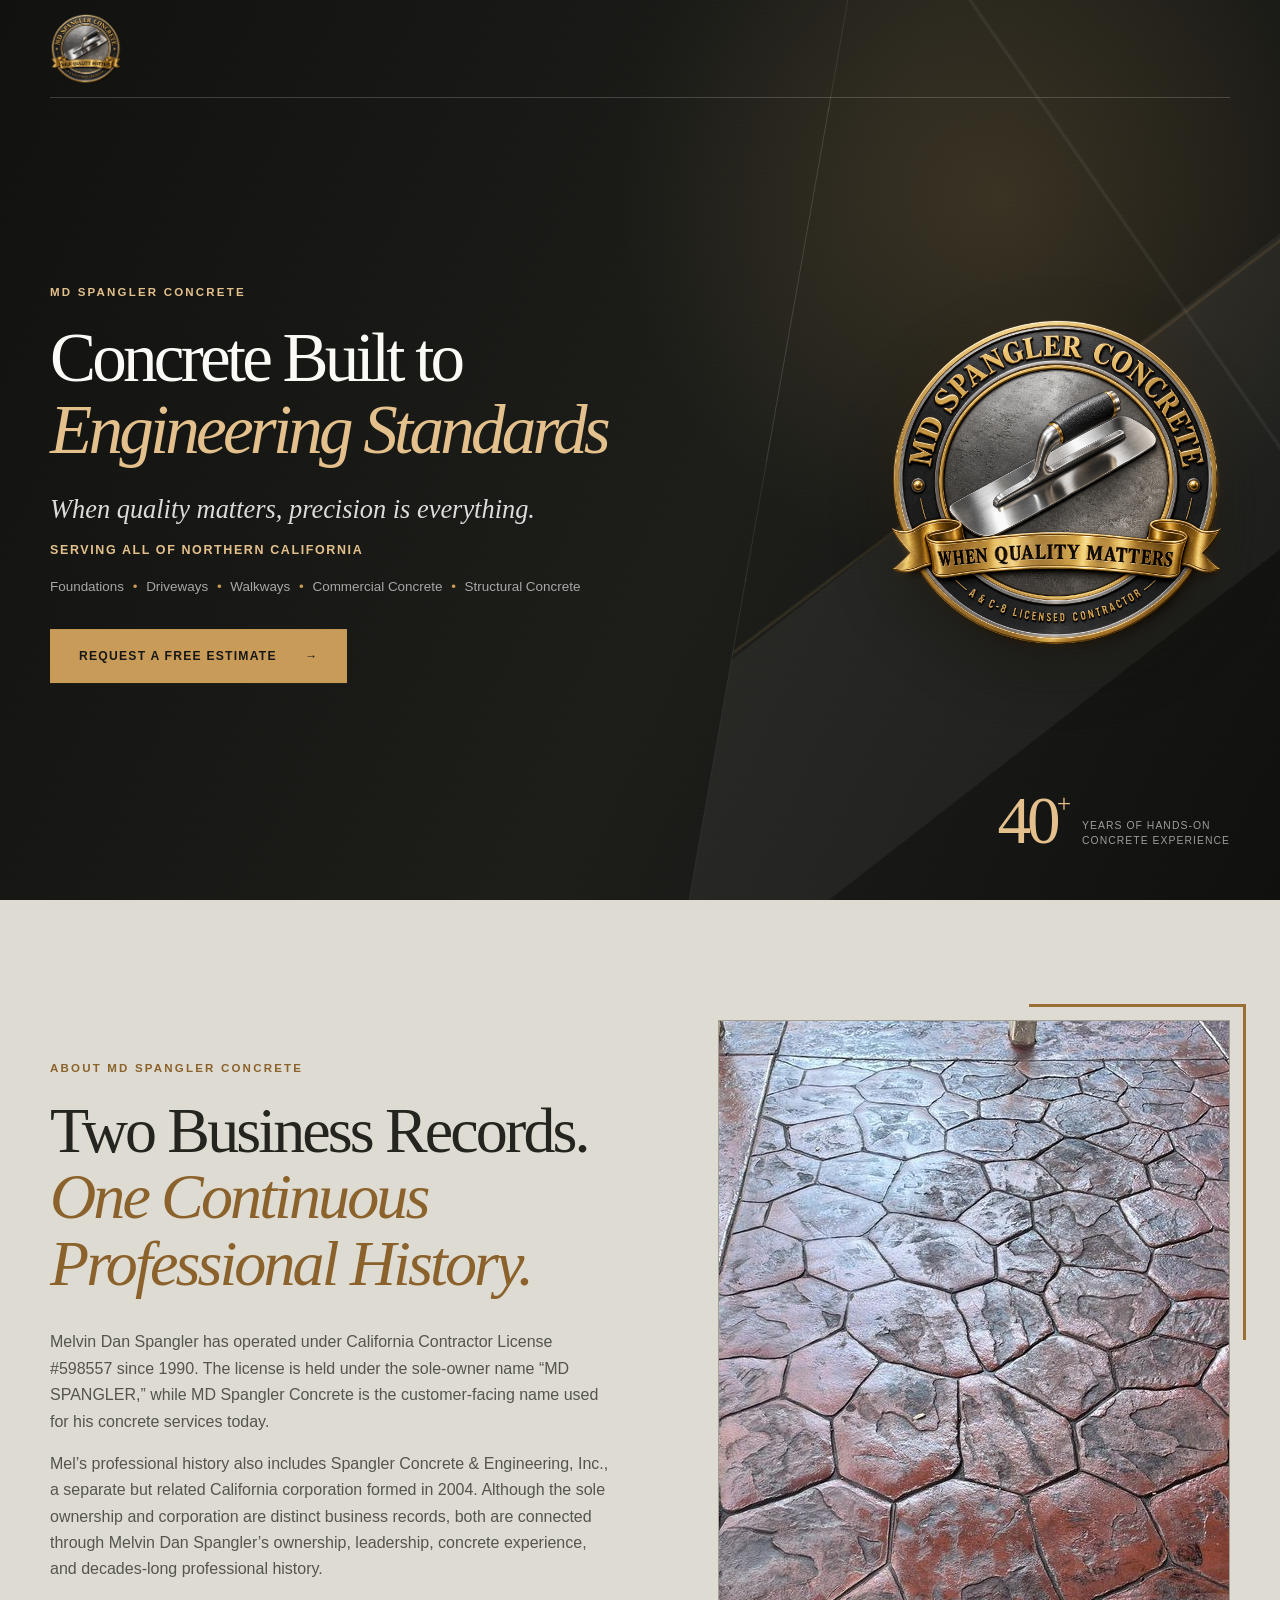
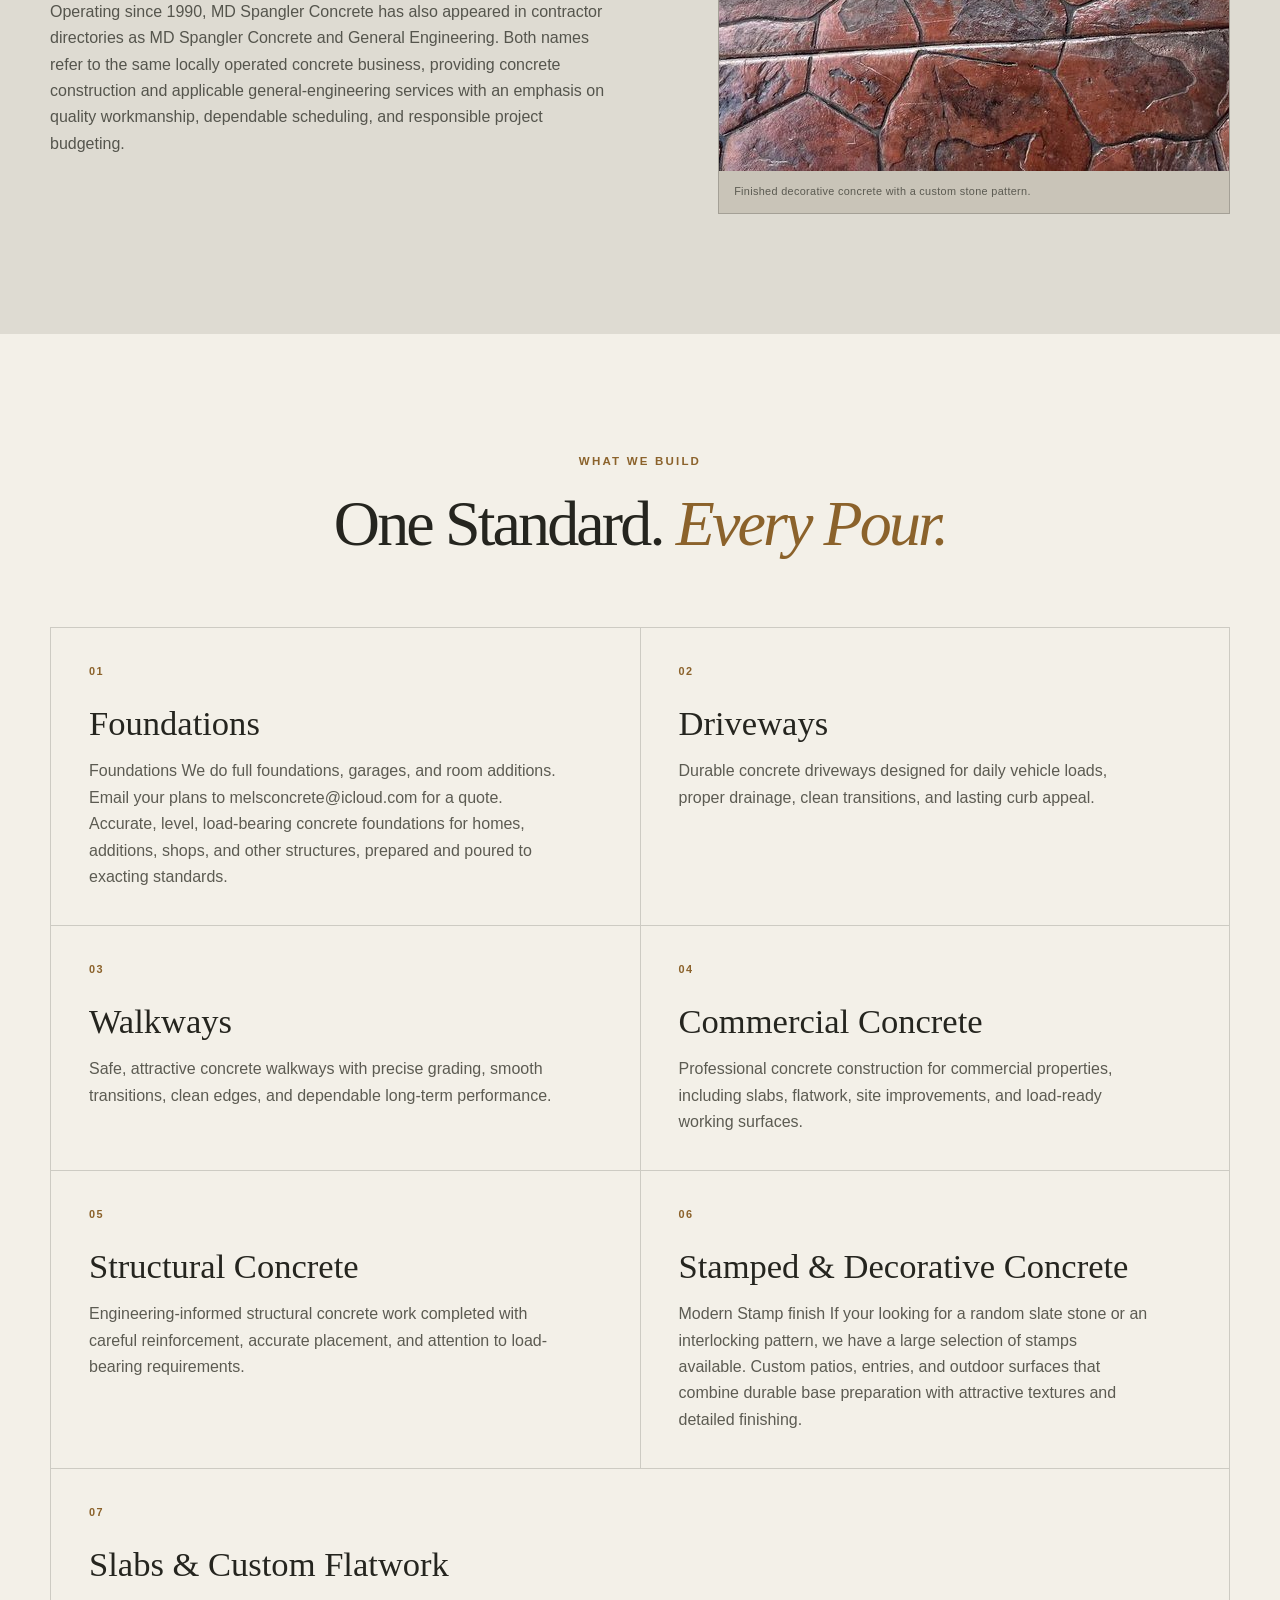
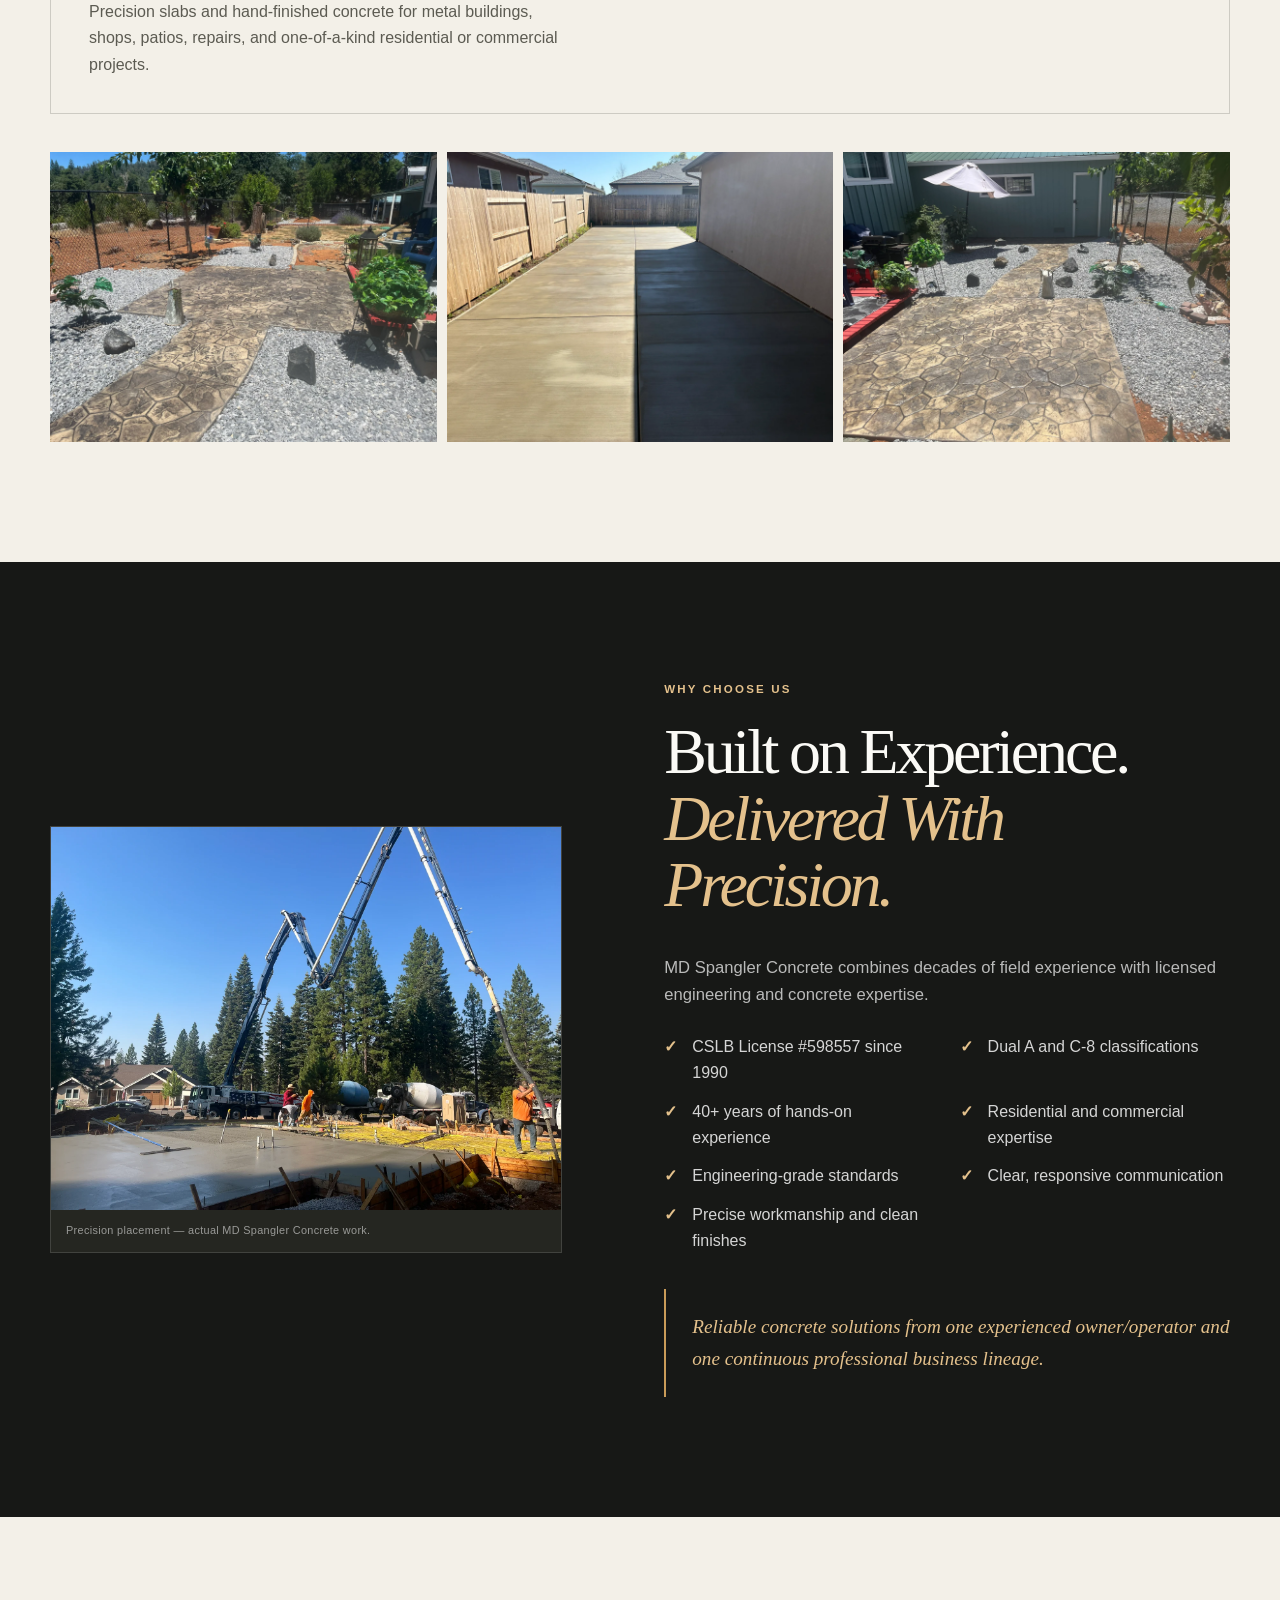
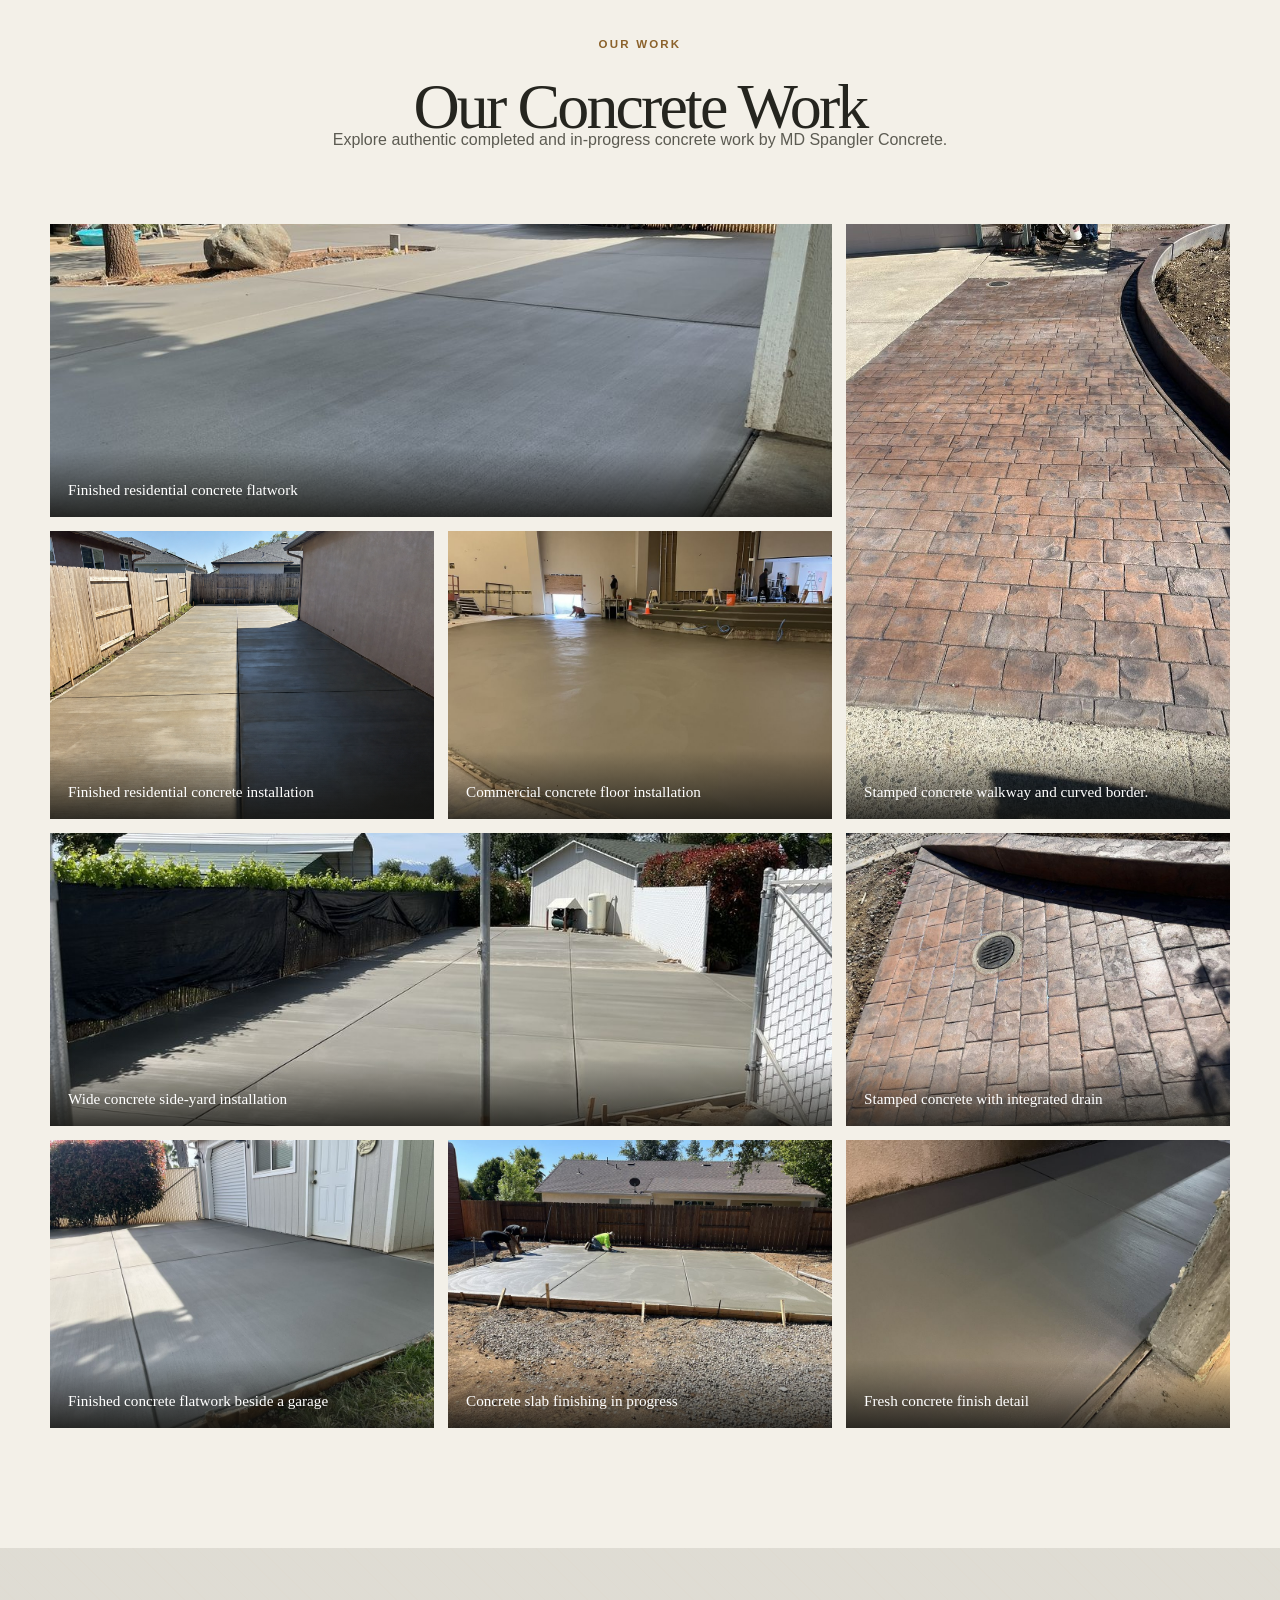
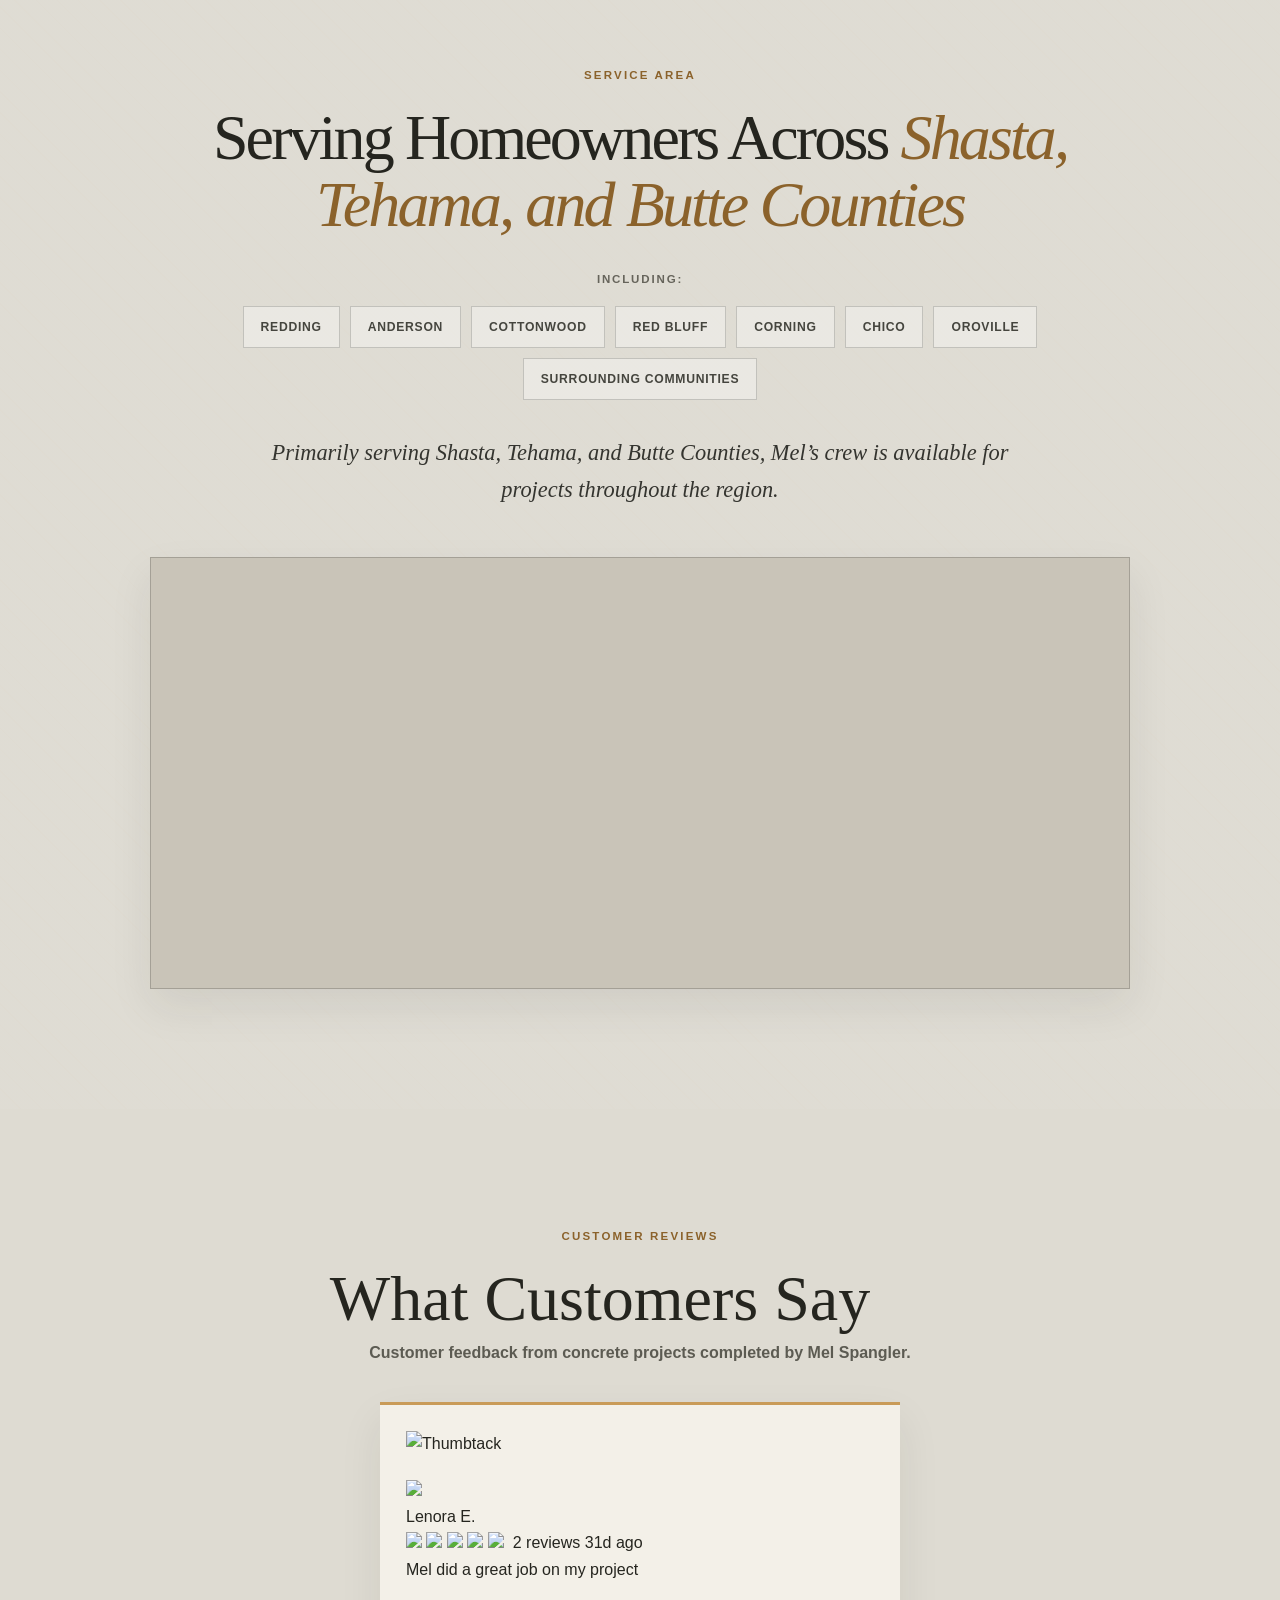
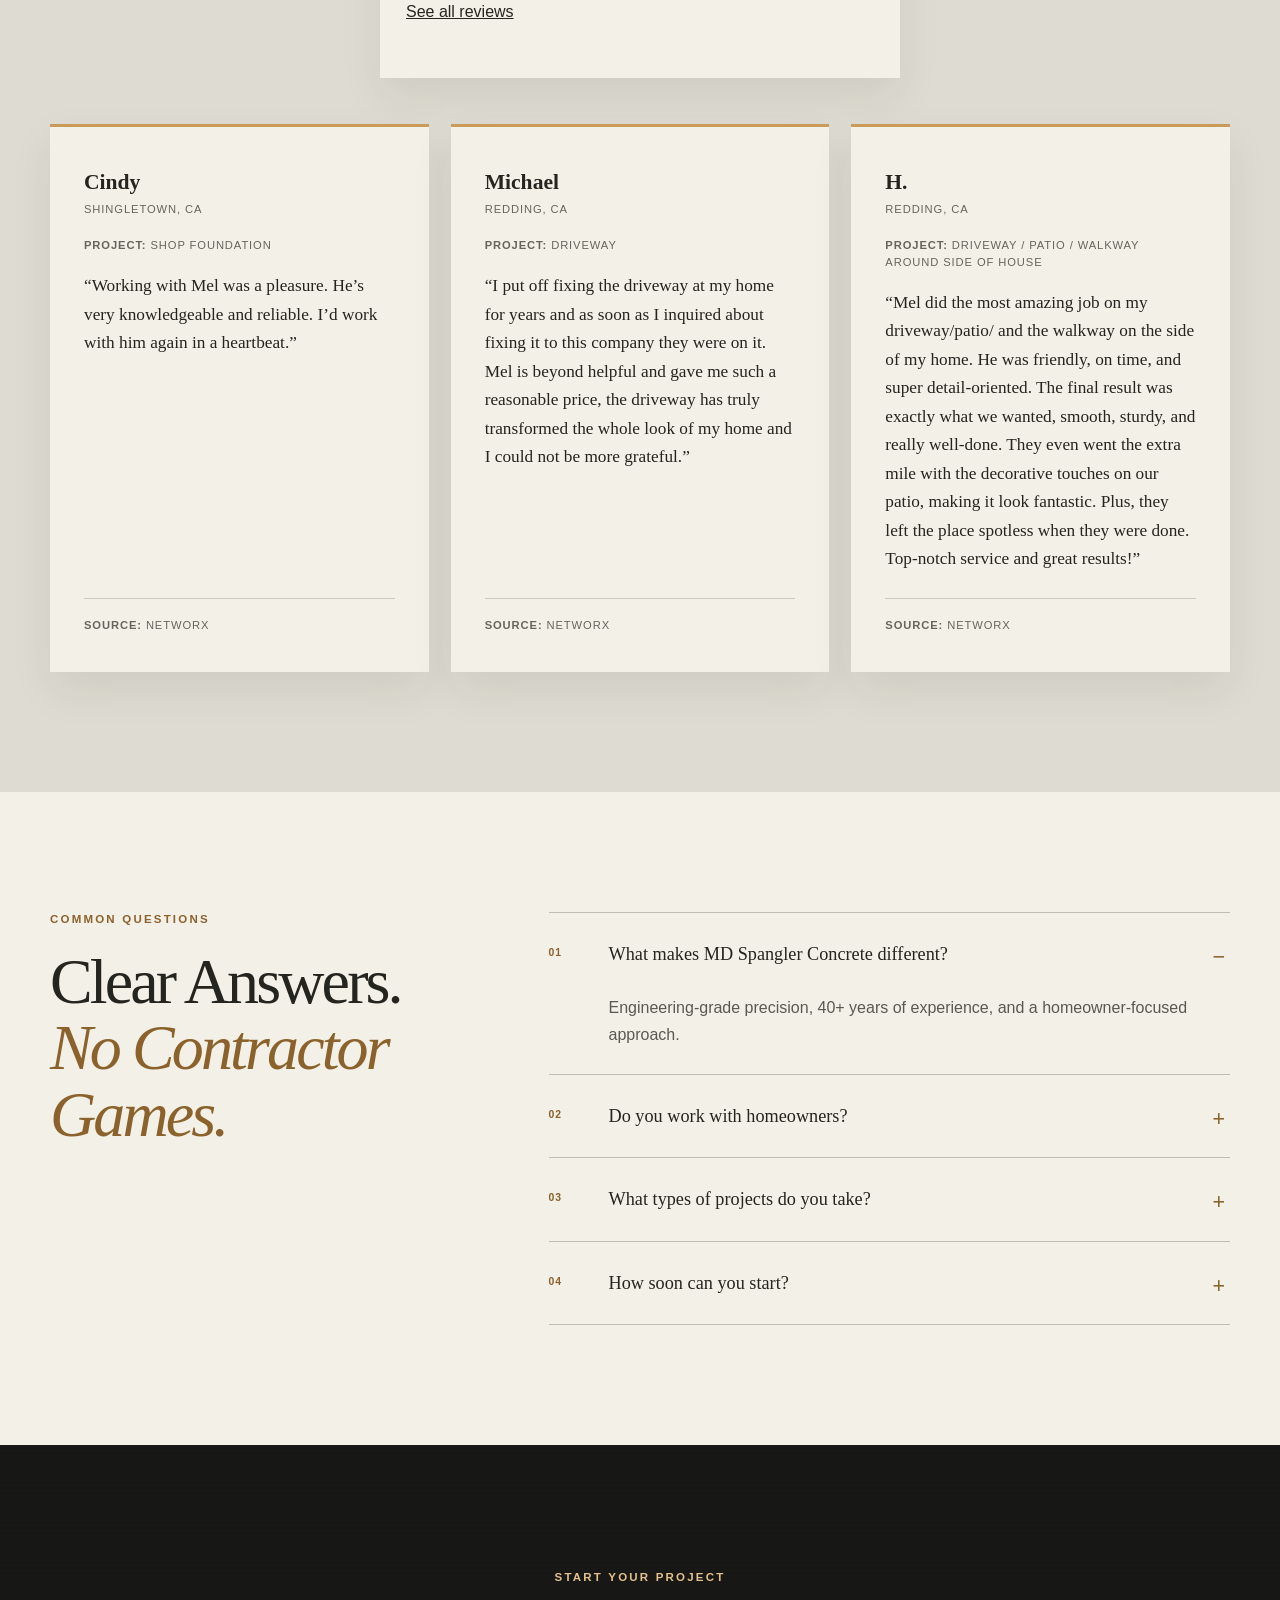
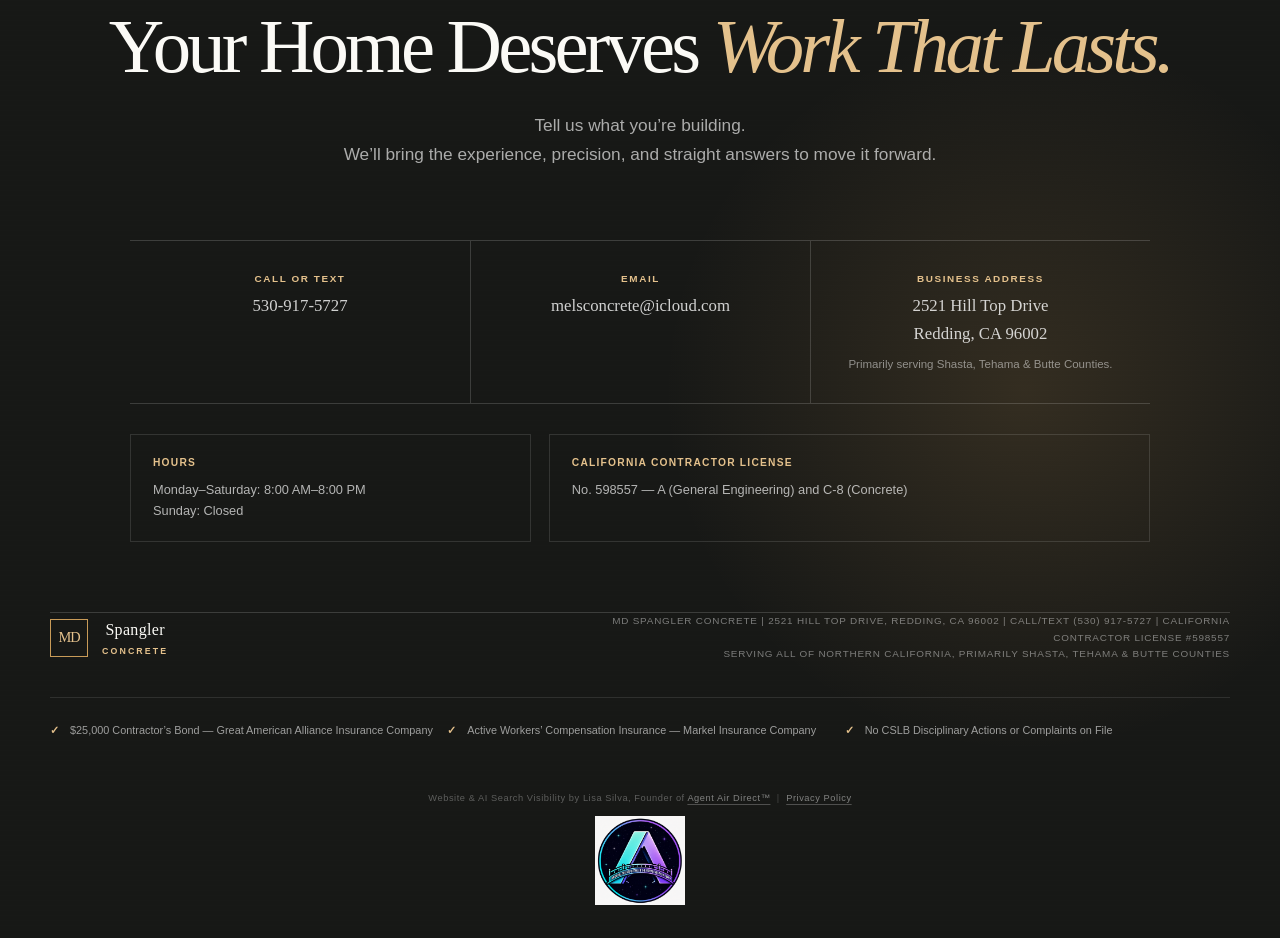
==== commit 1a27191f: "adde" ====
--- a/index.html
+++ b/index.html
@@ -236,7 +236,8 @@
         </div>
 
         <div class="services__grid">
-          <article id="foundations"><span>01</span><h3>Foundations</h3><p>Accurate, level, load-bearing concrete foundations for homes, additions, shops, and other structures, prepared and poured to exacting standards.</p></article>
+          <article id="foundations"><span>01</span><h3>Foundations</h3><p>Foundations
+We do full foundations, garages, and room additions. Email your plans to melsconcrete@icloud.com for a quote.  Accurate, level, load-bearing concrete foundations for homes, additions, shops, and other structures, prepared and poured to exacting standards.</p></article>
           <article id="driveways"><span>02</span><h3>Driveways</h3><p>Durable concrete driveways designed for daily vehicle loads, proper drainage, clean transitions, and lasting curb appeal.</p></article>
           <article id="walkways"><span>03</span><h3>Walkways</h3><p>Safe, attractive concrete walkways with precise grading, smooth transitions, clean edges, and dependable long-term performance.</p></article>
           <article id="commercial-concrete"><span>04</span><h3>Commercial Concrete</h3><p>Professional concrete construction for commercial properties, including slabs, flatwork, site improvements, and load-ready working surfaces.</p></article>
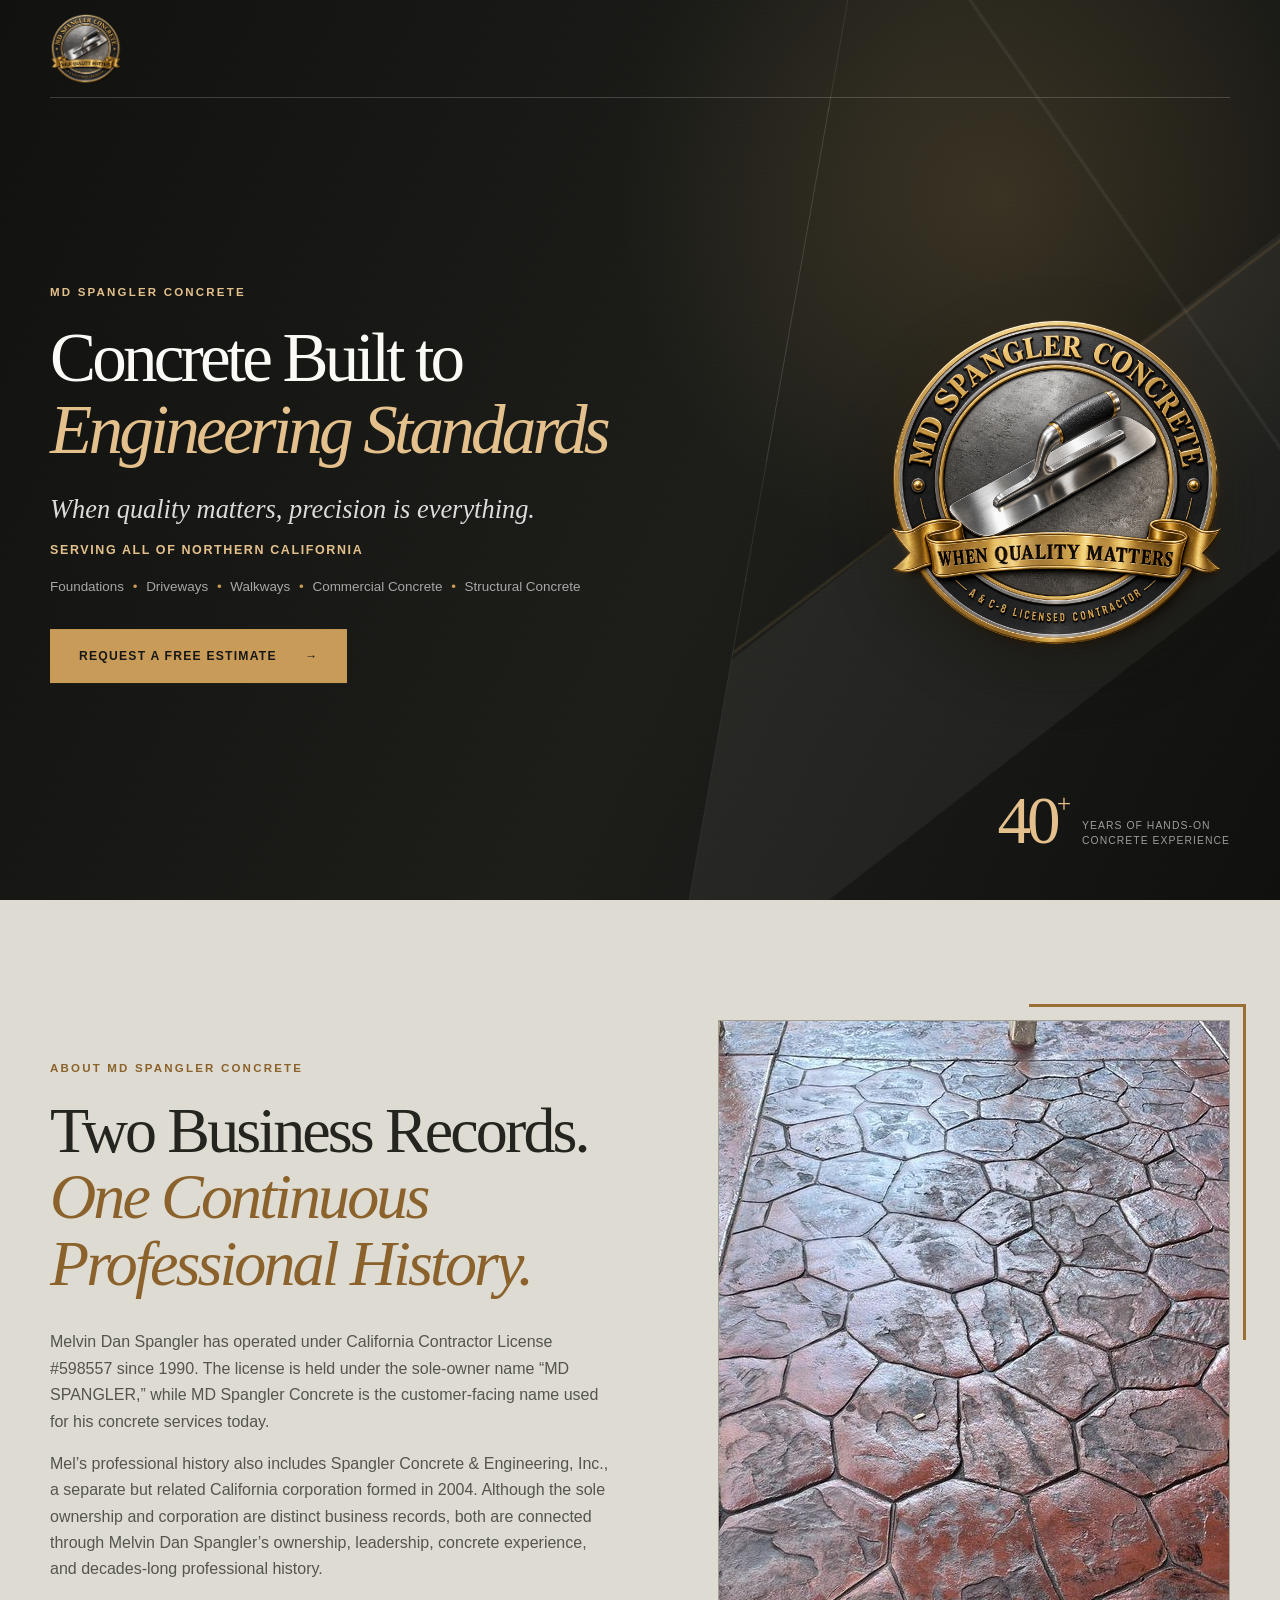
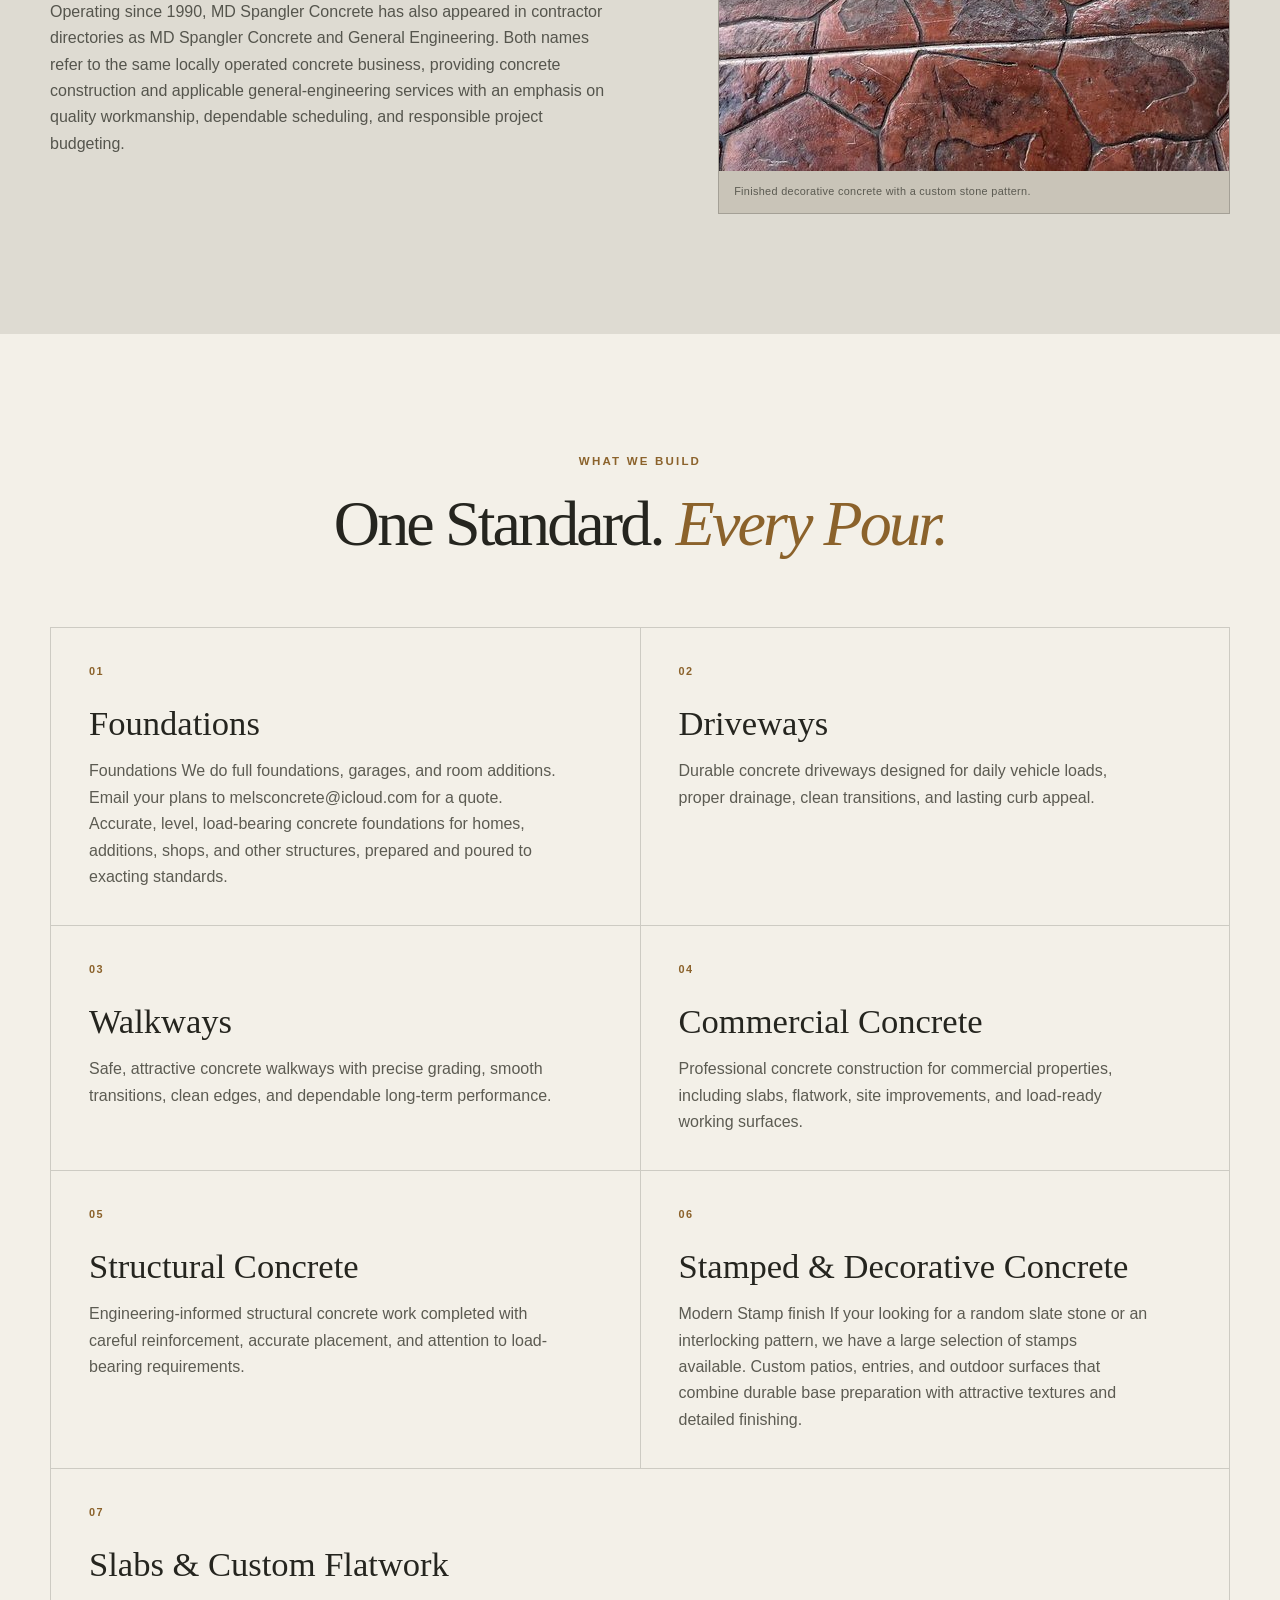
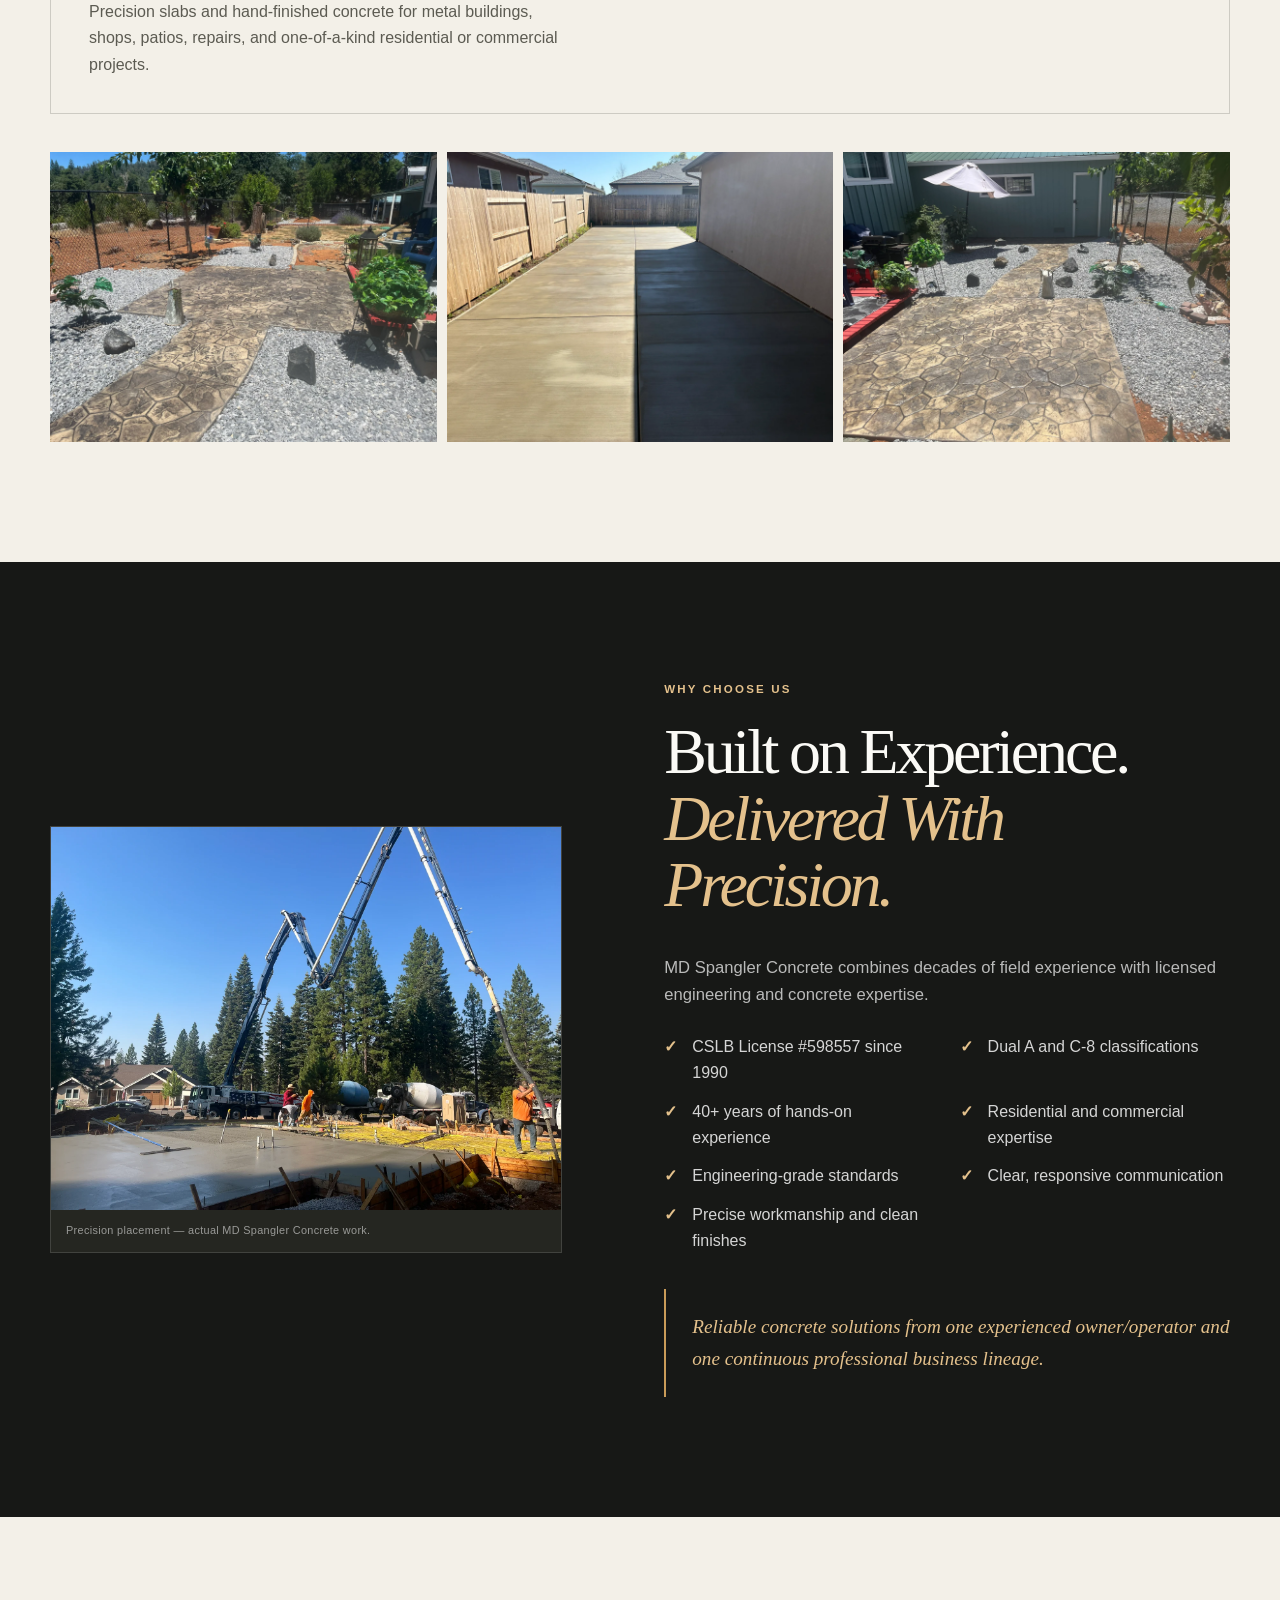
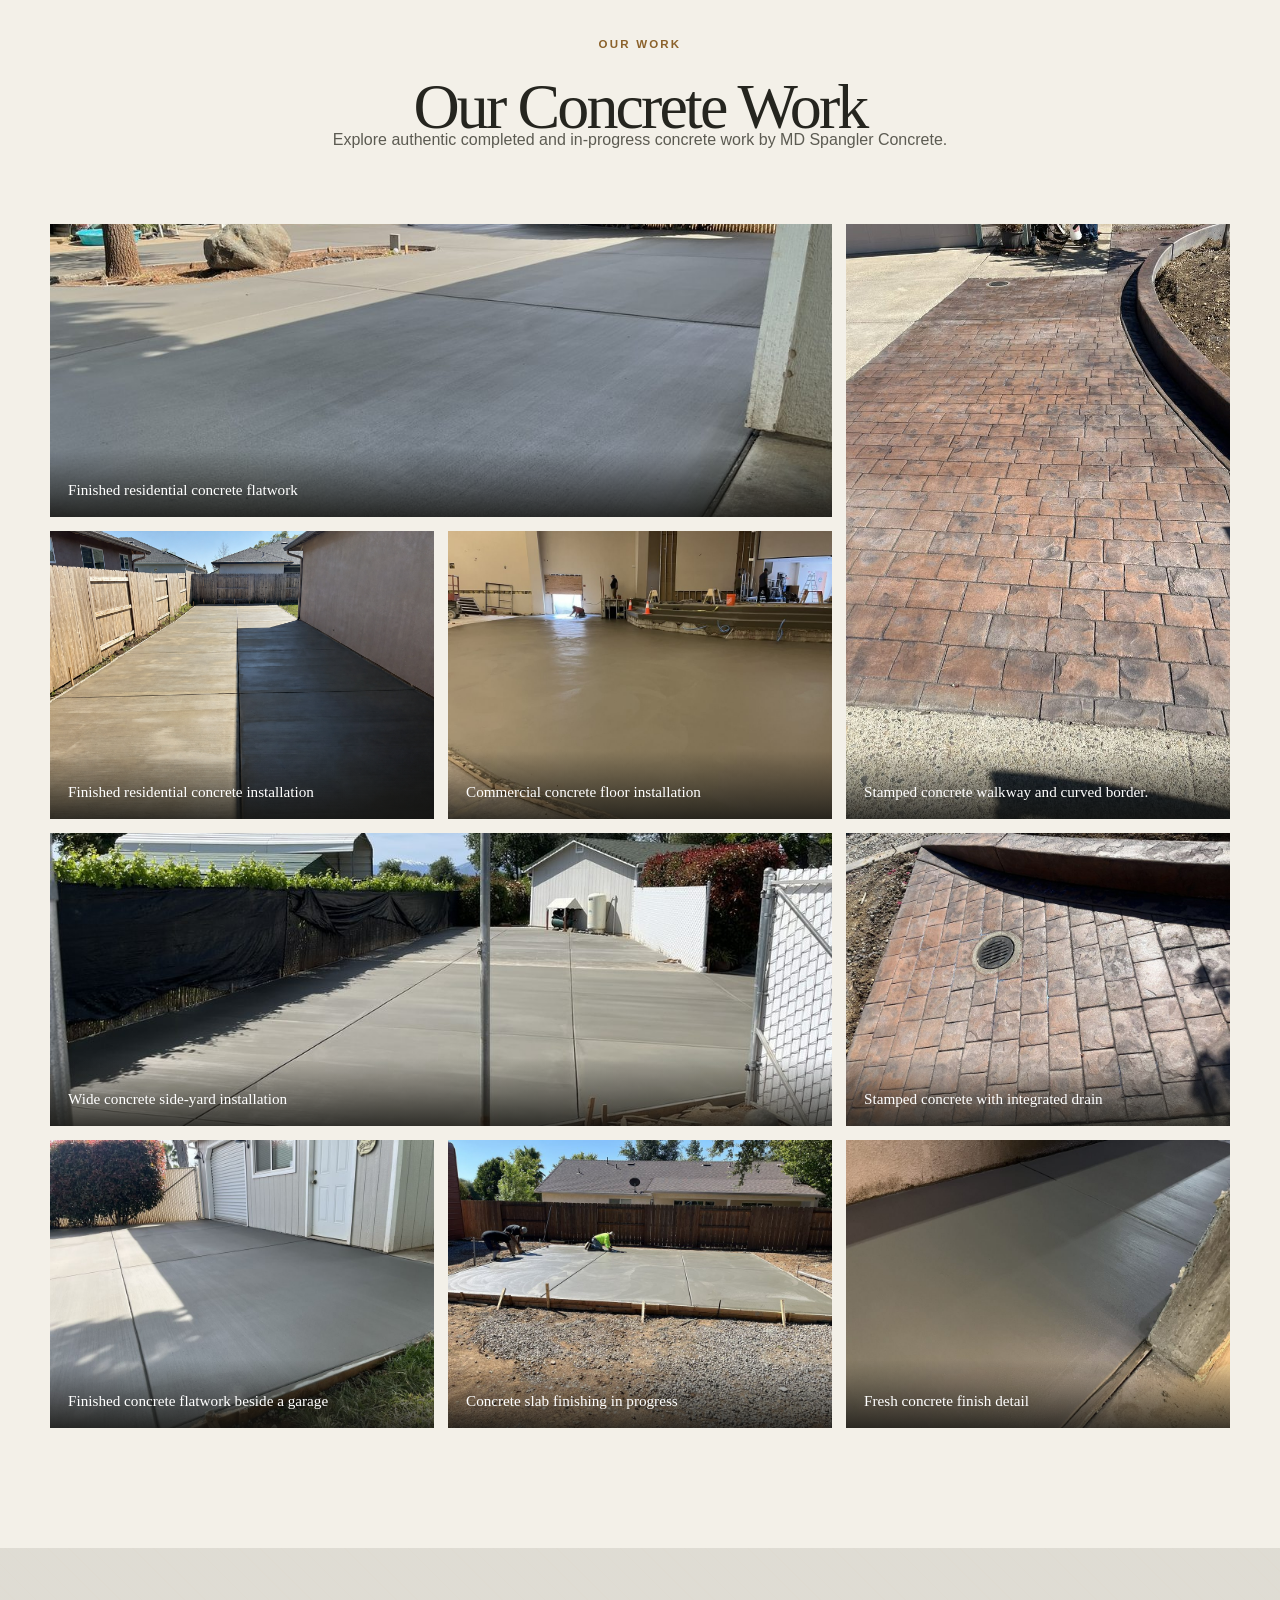
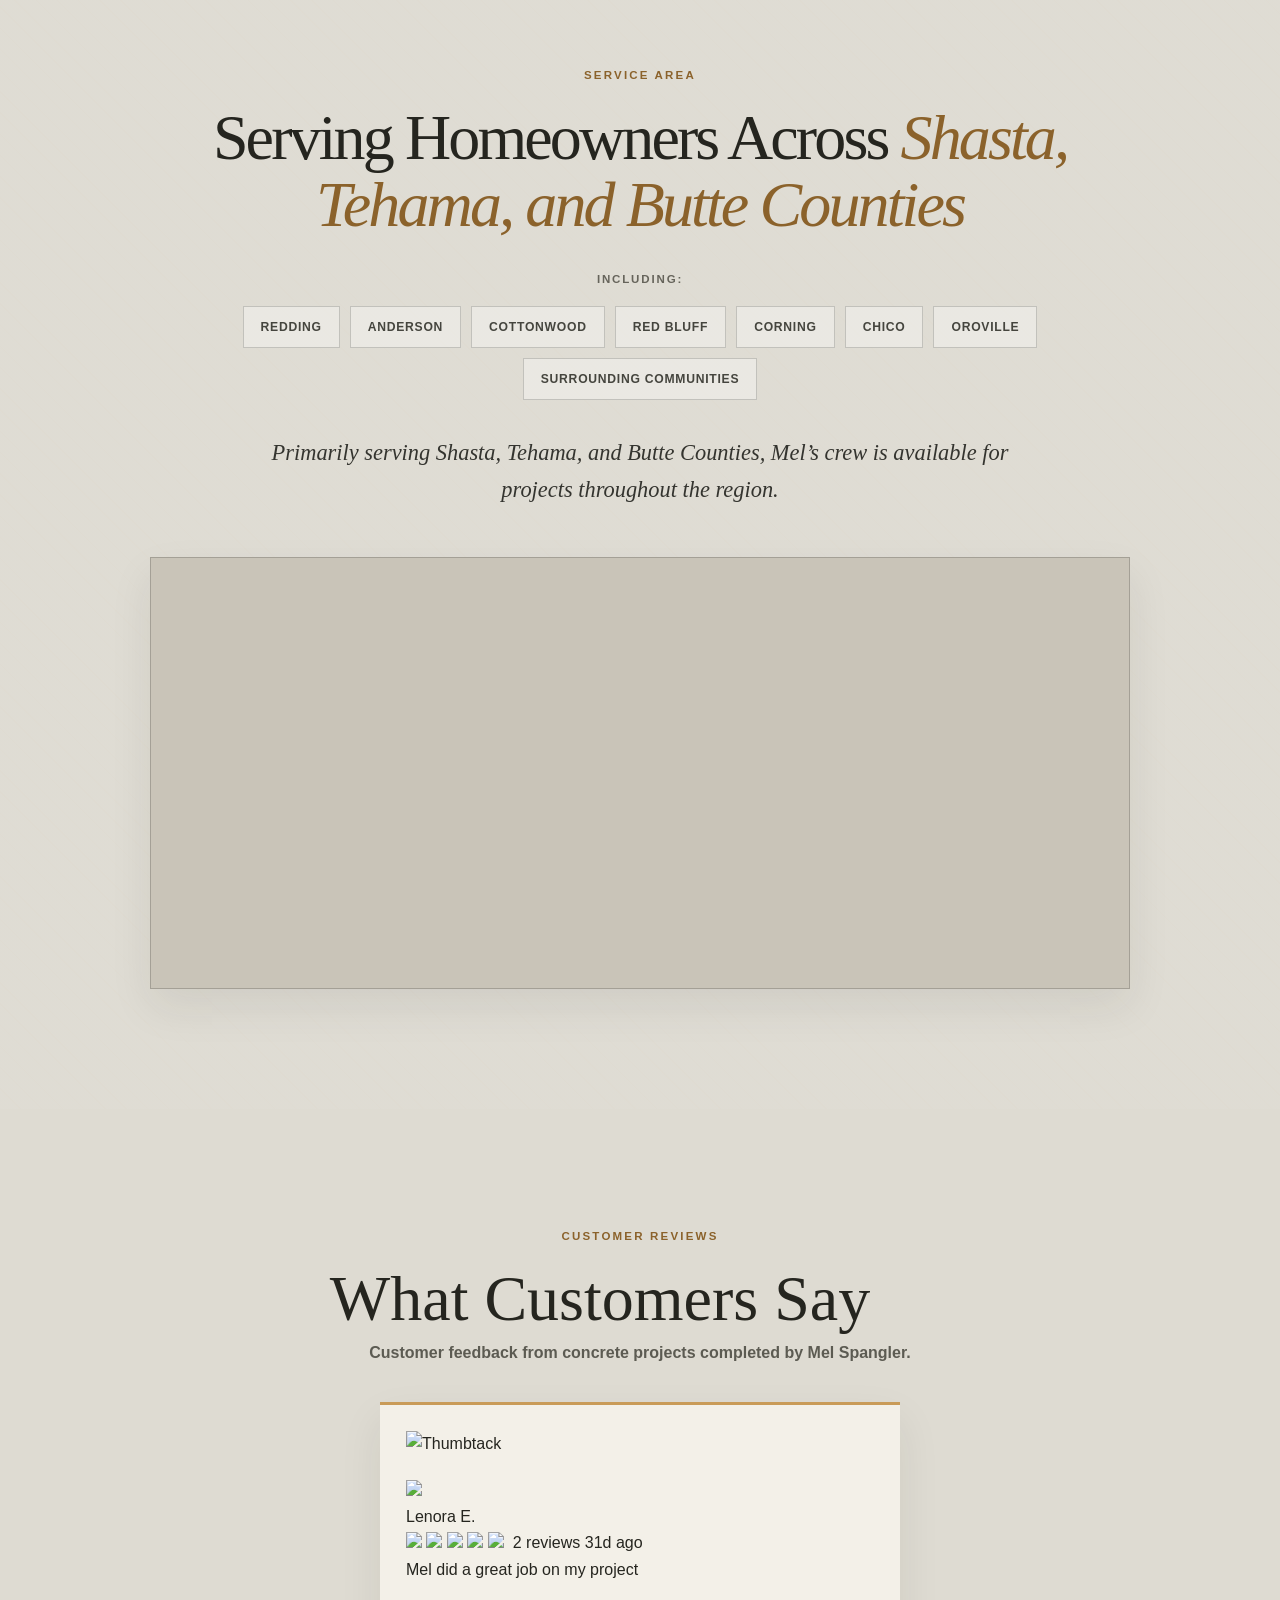
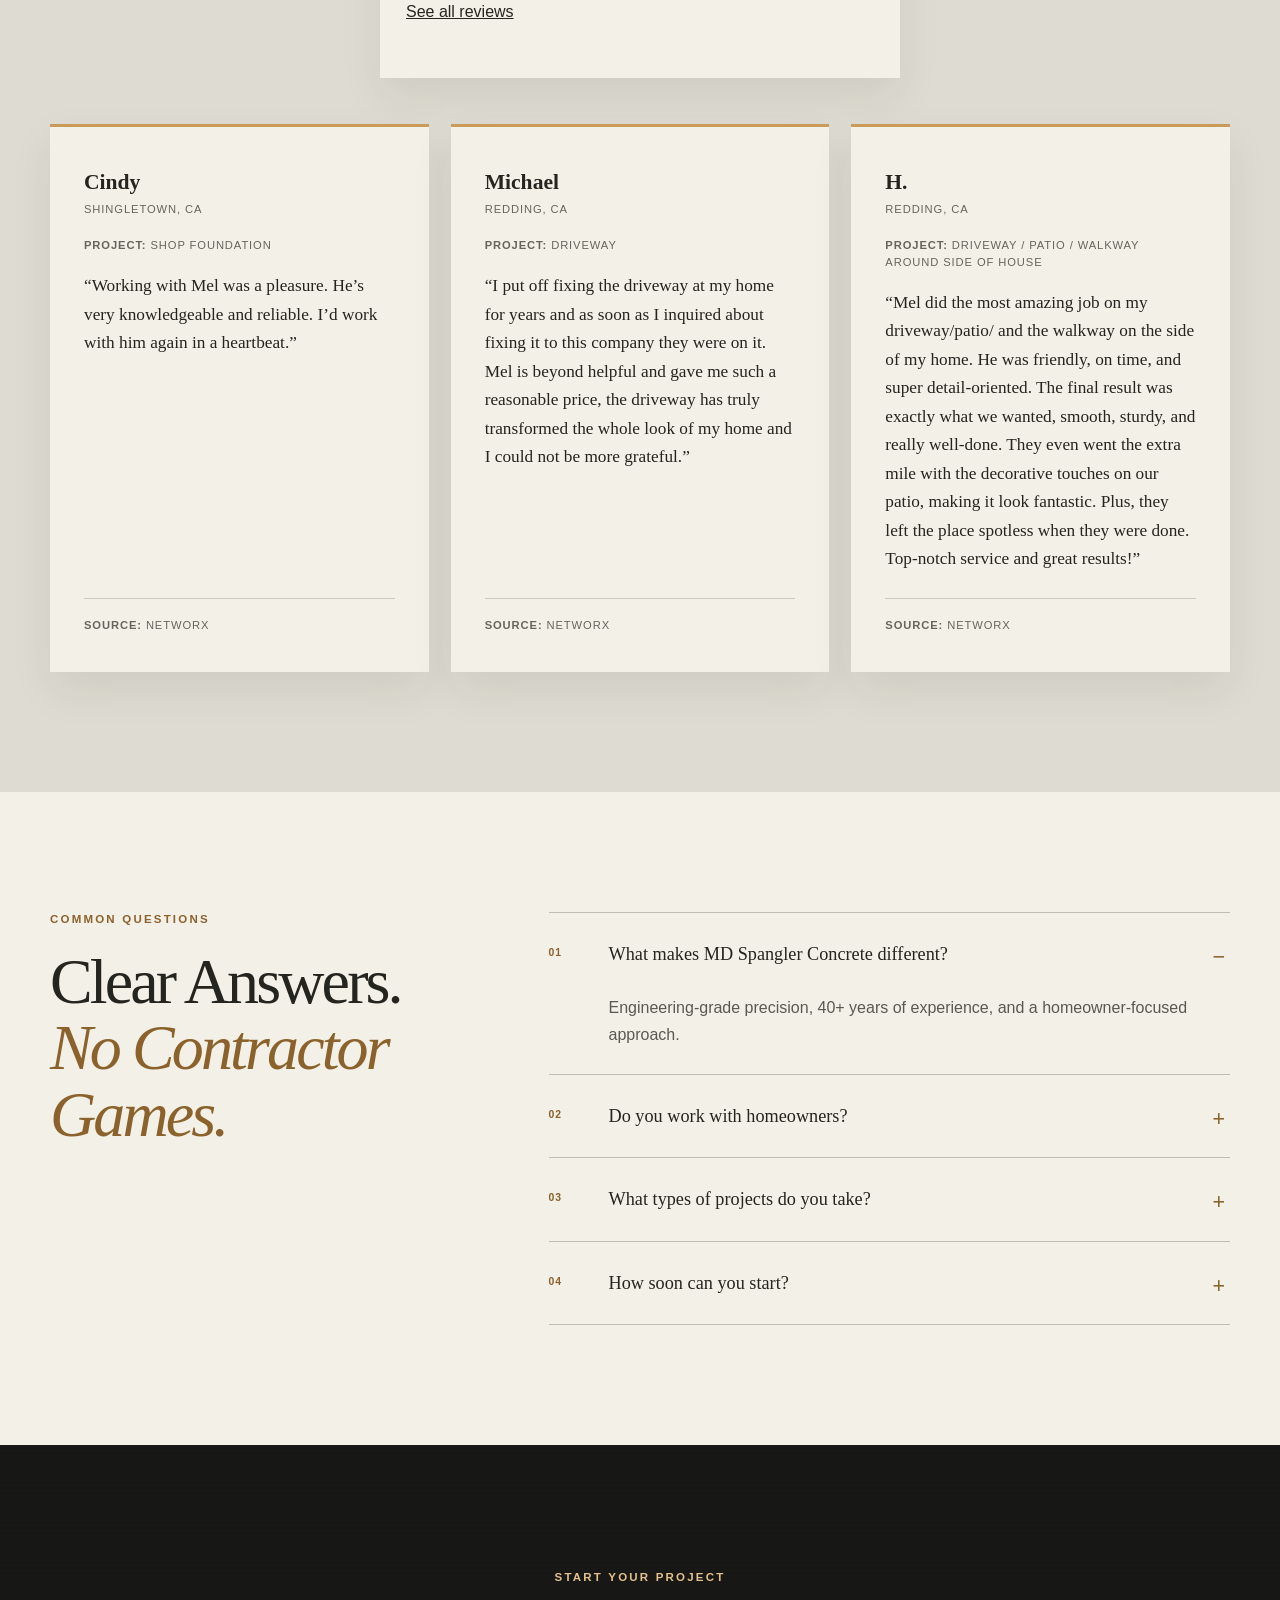
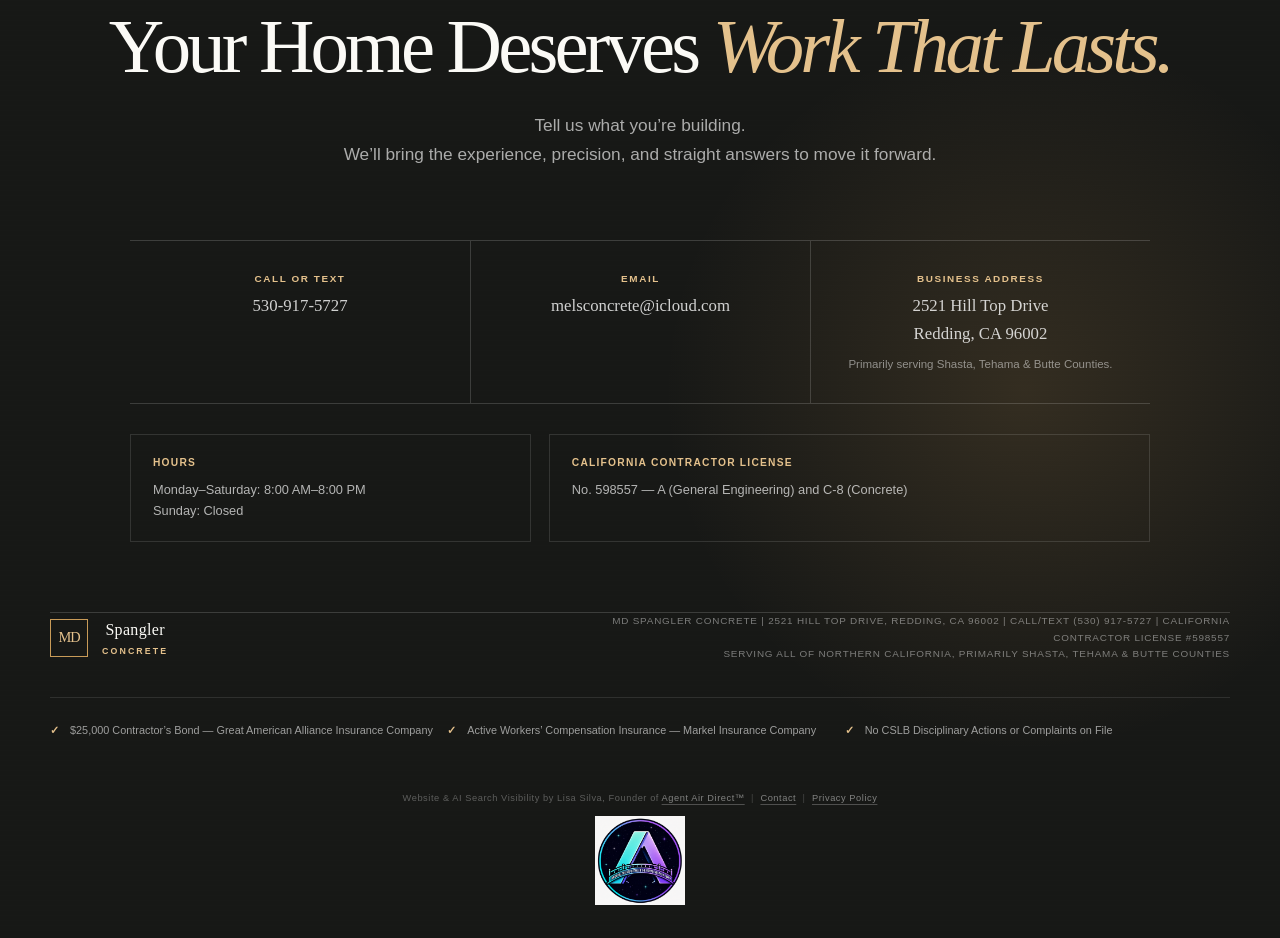
==== commit 285b9b2b: "Add a contact page and send common contact addresses to it Co-Authored-By: Claude Opus 5.5 <noreply@" ====
--- a/index.html
+++ b/index.html
@@ -489,7 +489,7 @@
             <li>No CSLB Disciplinary Actions or Complaints on File</li>
           </ul>
           <div class="footer-credit">
-            <p class="footer-attribution">Website &amp; AI Search Visibility by Lisa Silva, Founder of <a href="https://agentairdirect.com/">Agent Air Direct&trade;</a><span aria-hidden="true"> | </span><a href="privacy.html">Privacy Policy</a></p>
+            <p class="footer-attribution">Website &amp; AI Search Visibility by Lisa Silva, Founder of <a href="https://agentairdirect.com/">Agent Air Direct&trade;</a><span aria-hidden="true"> | </span><a href="contact.html">Contact</a><span aria-hidden="true"> | </span><a href="privacy.html">Privacy Policy</a></p>
             <a class="footer-logo-link" href="https://agentairdirect.com" aria-label="Visit Agent Air Direct">
               <img class="footer-logo" src="images/Agent-Air-Direct-Logo-With-AI-Search-Tagline.png" alt="Agent Air Direct — Bridging the Gap Between the Human Web and AI Search.">
             </a>
--- a/style.css
+++ b/style.css
@@ -920,6 +920,7 @@
   justify-content: center;
 }
 
+.contact h1,
 .contact h2 {
   margin-bottom: 24px;
   color: var(--white);
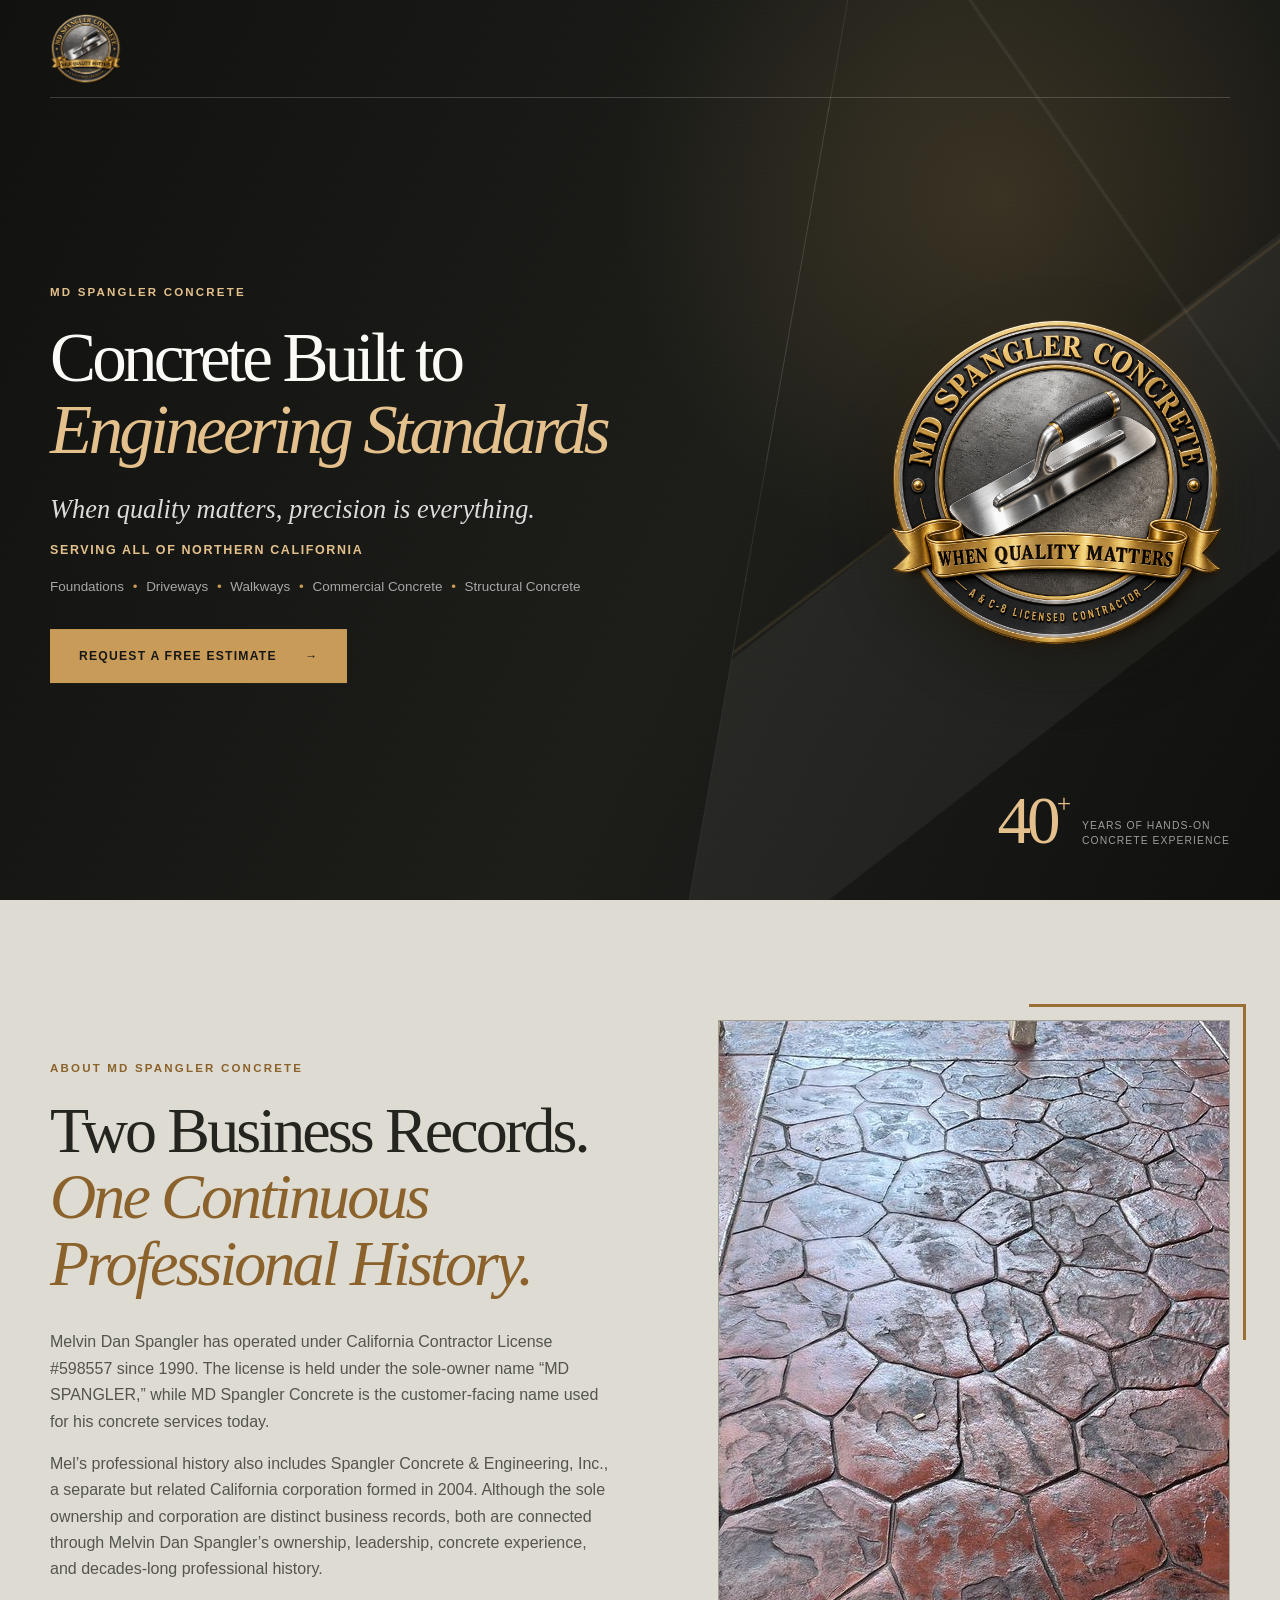
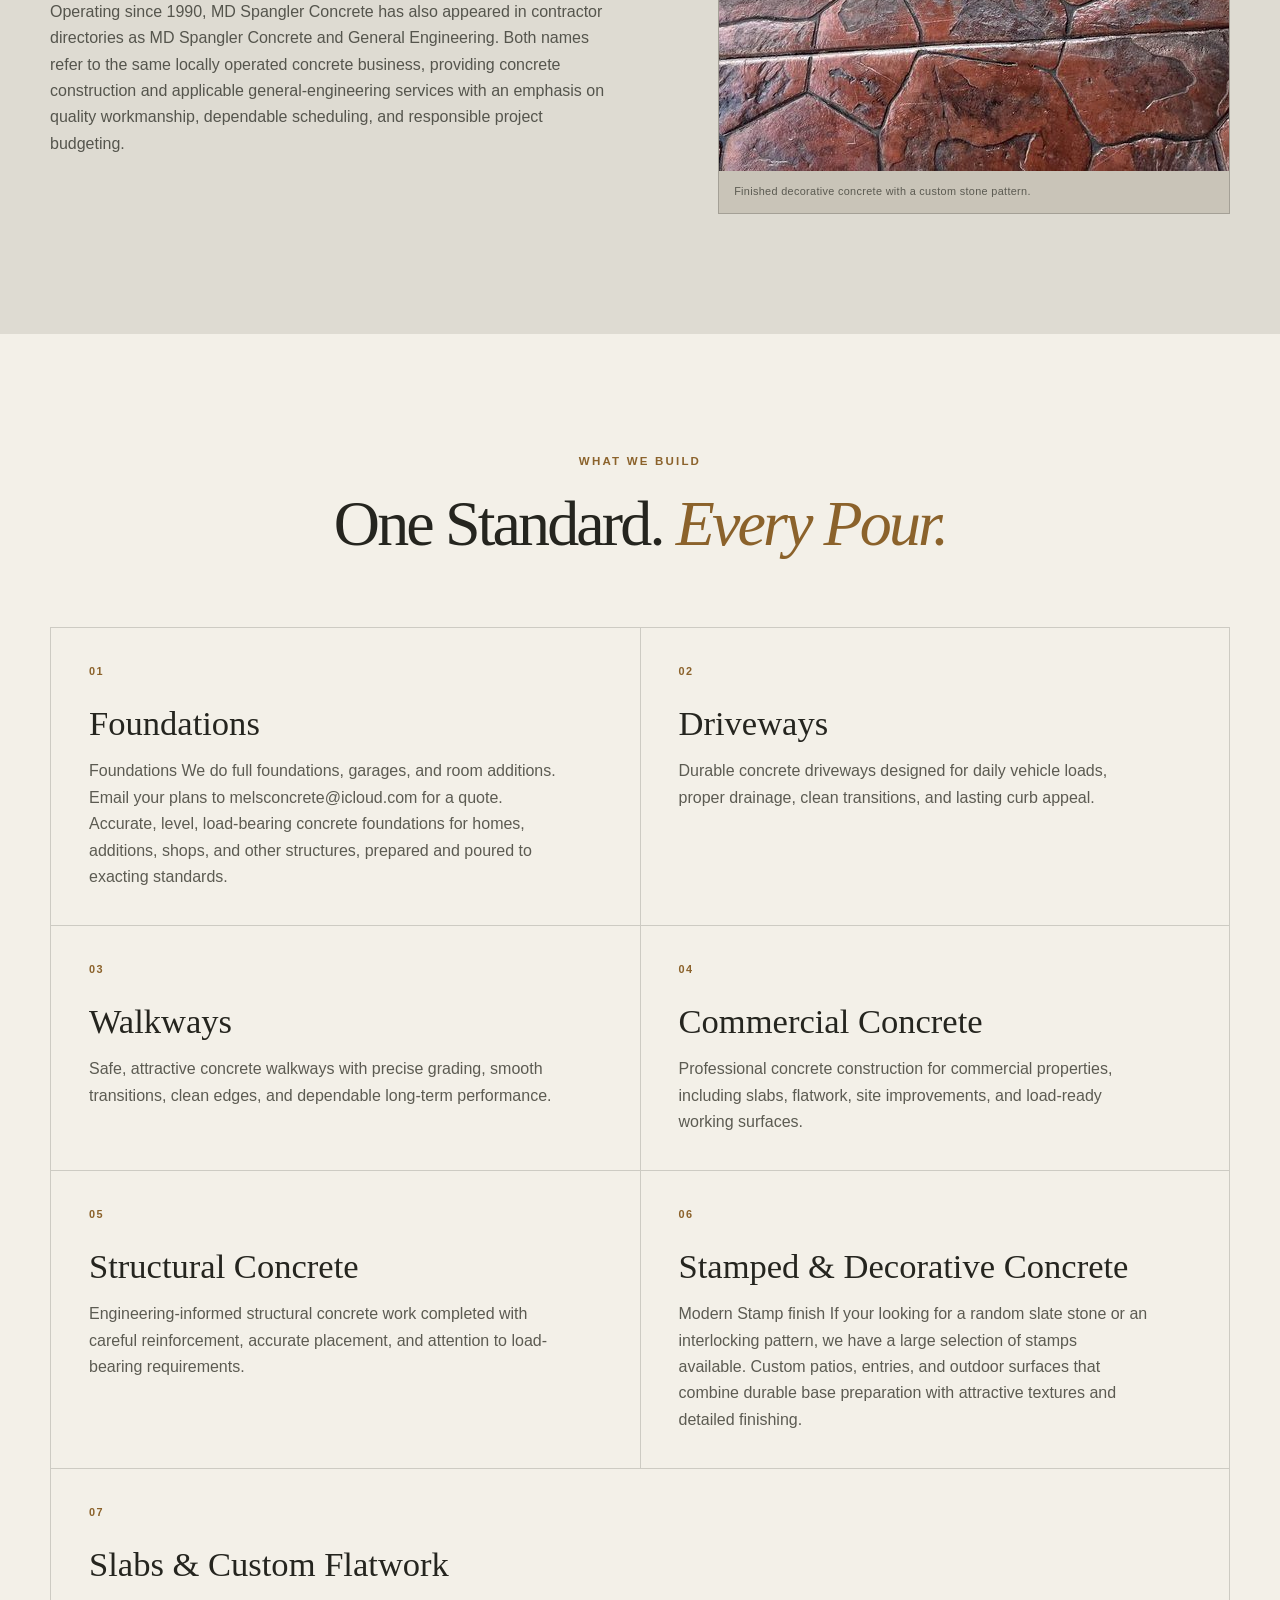
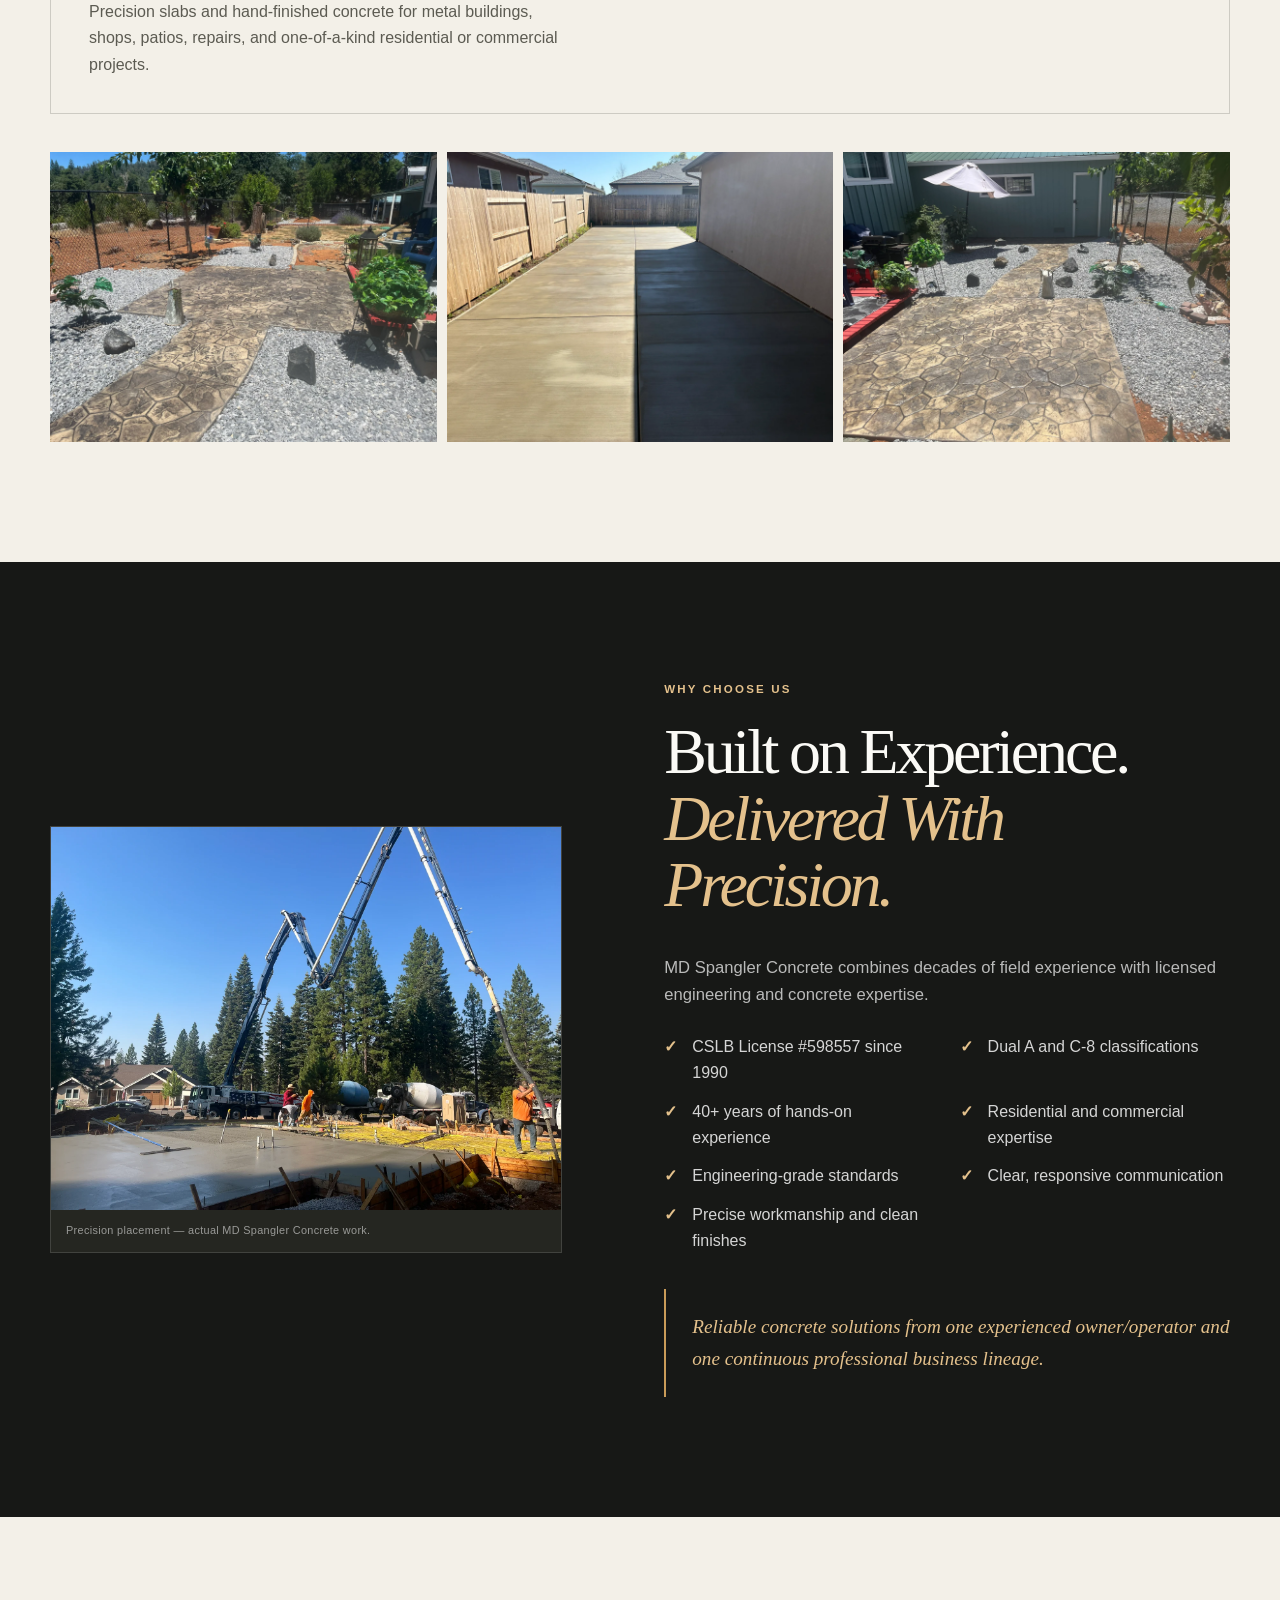
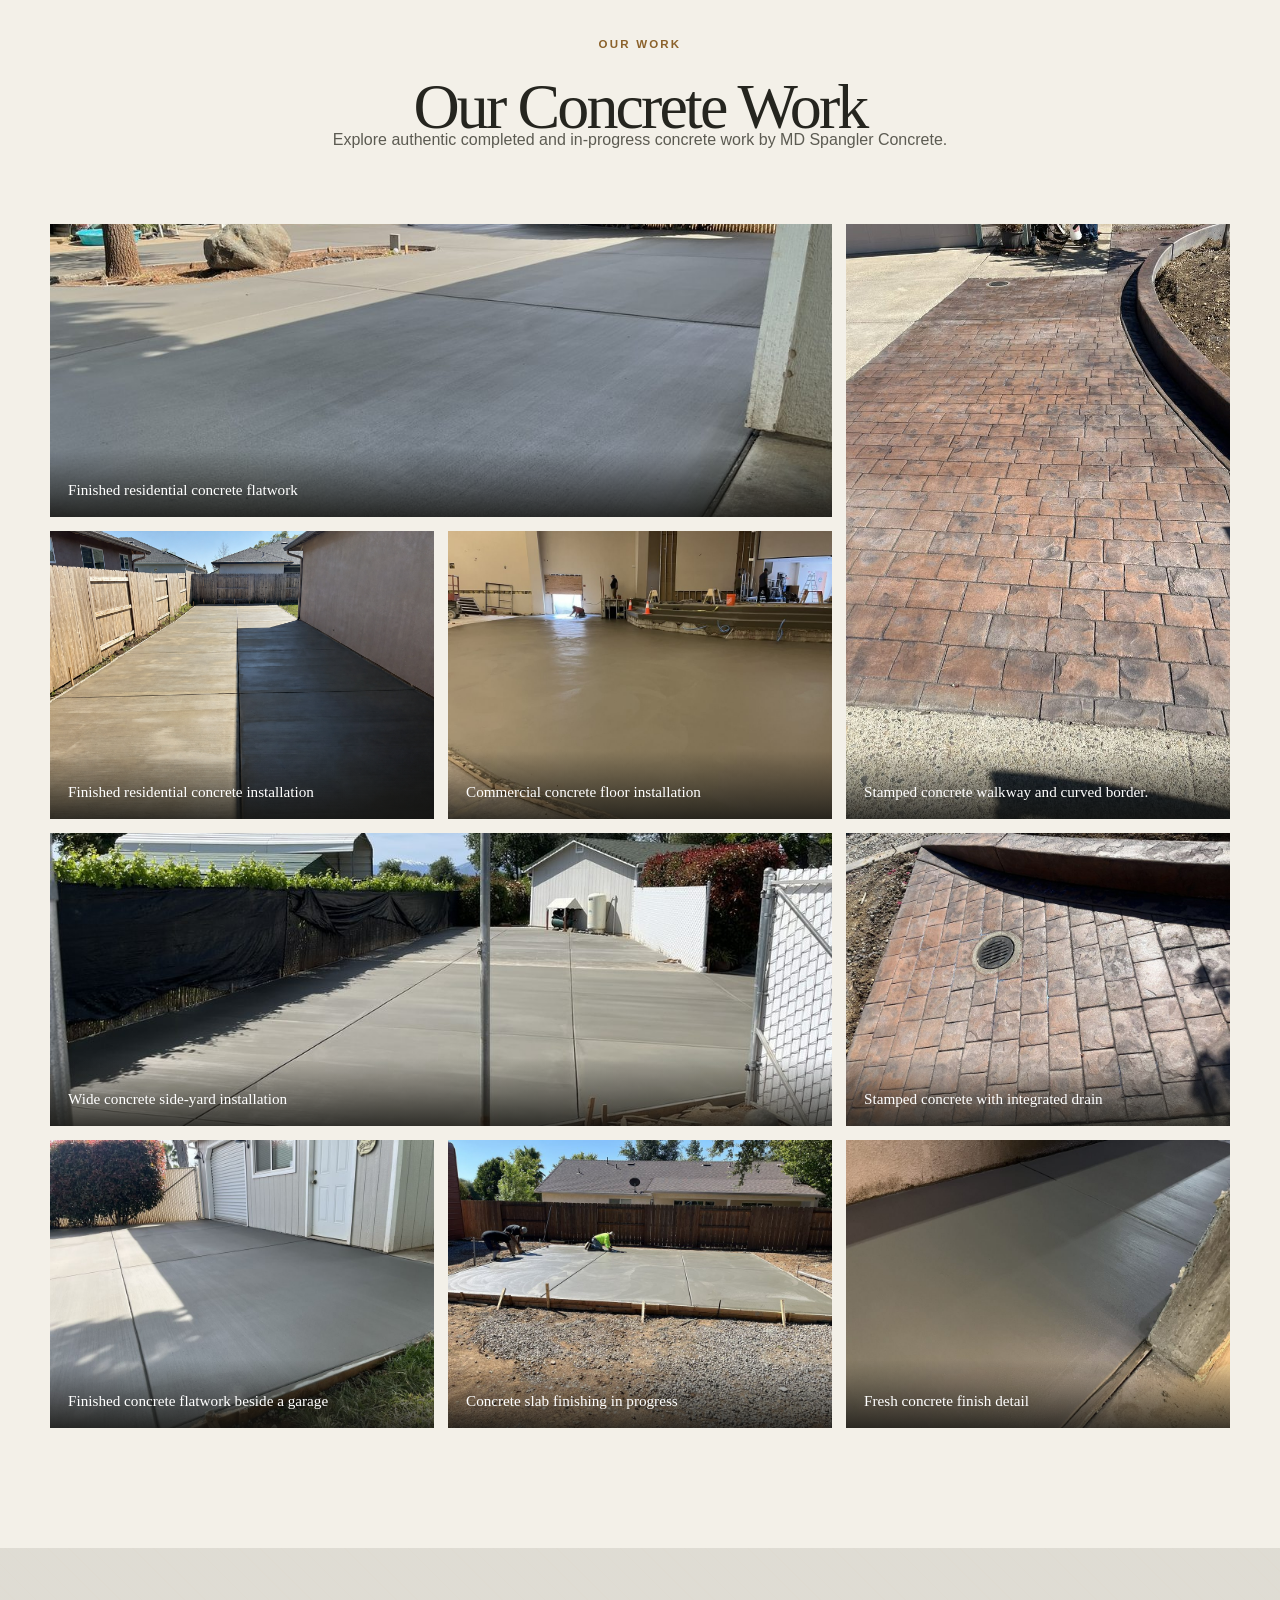
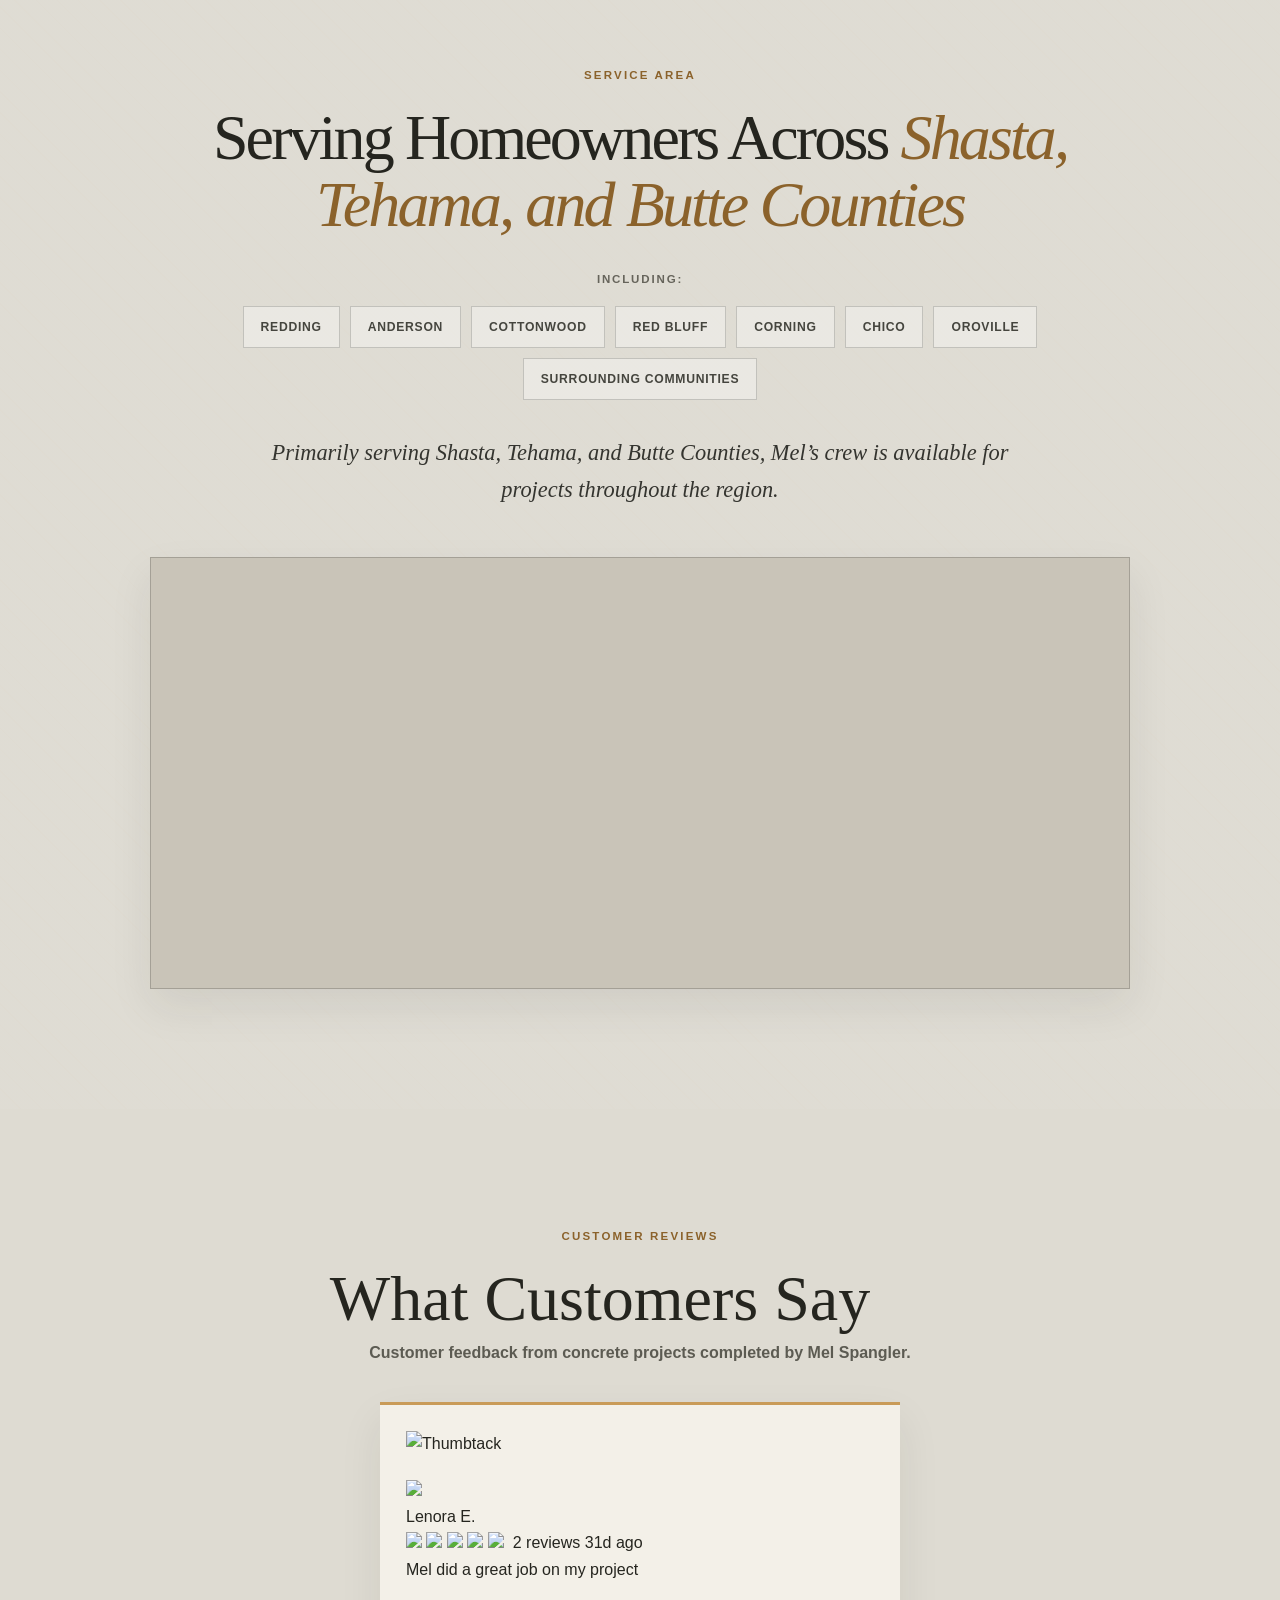
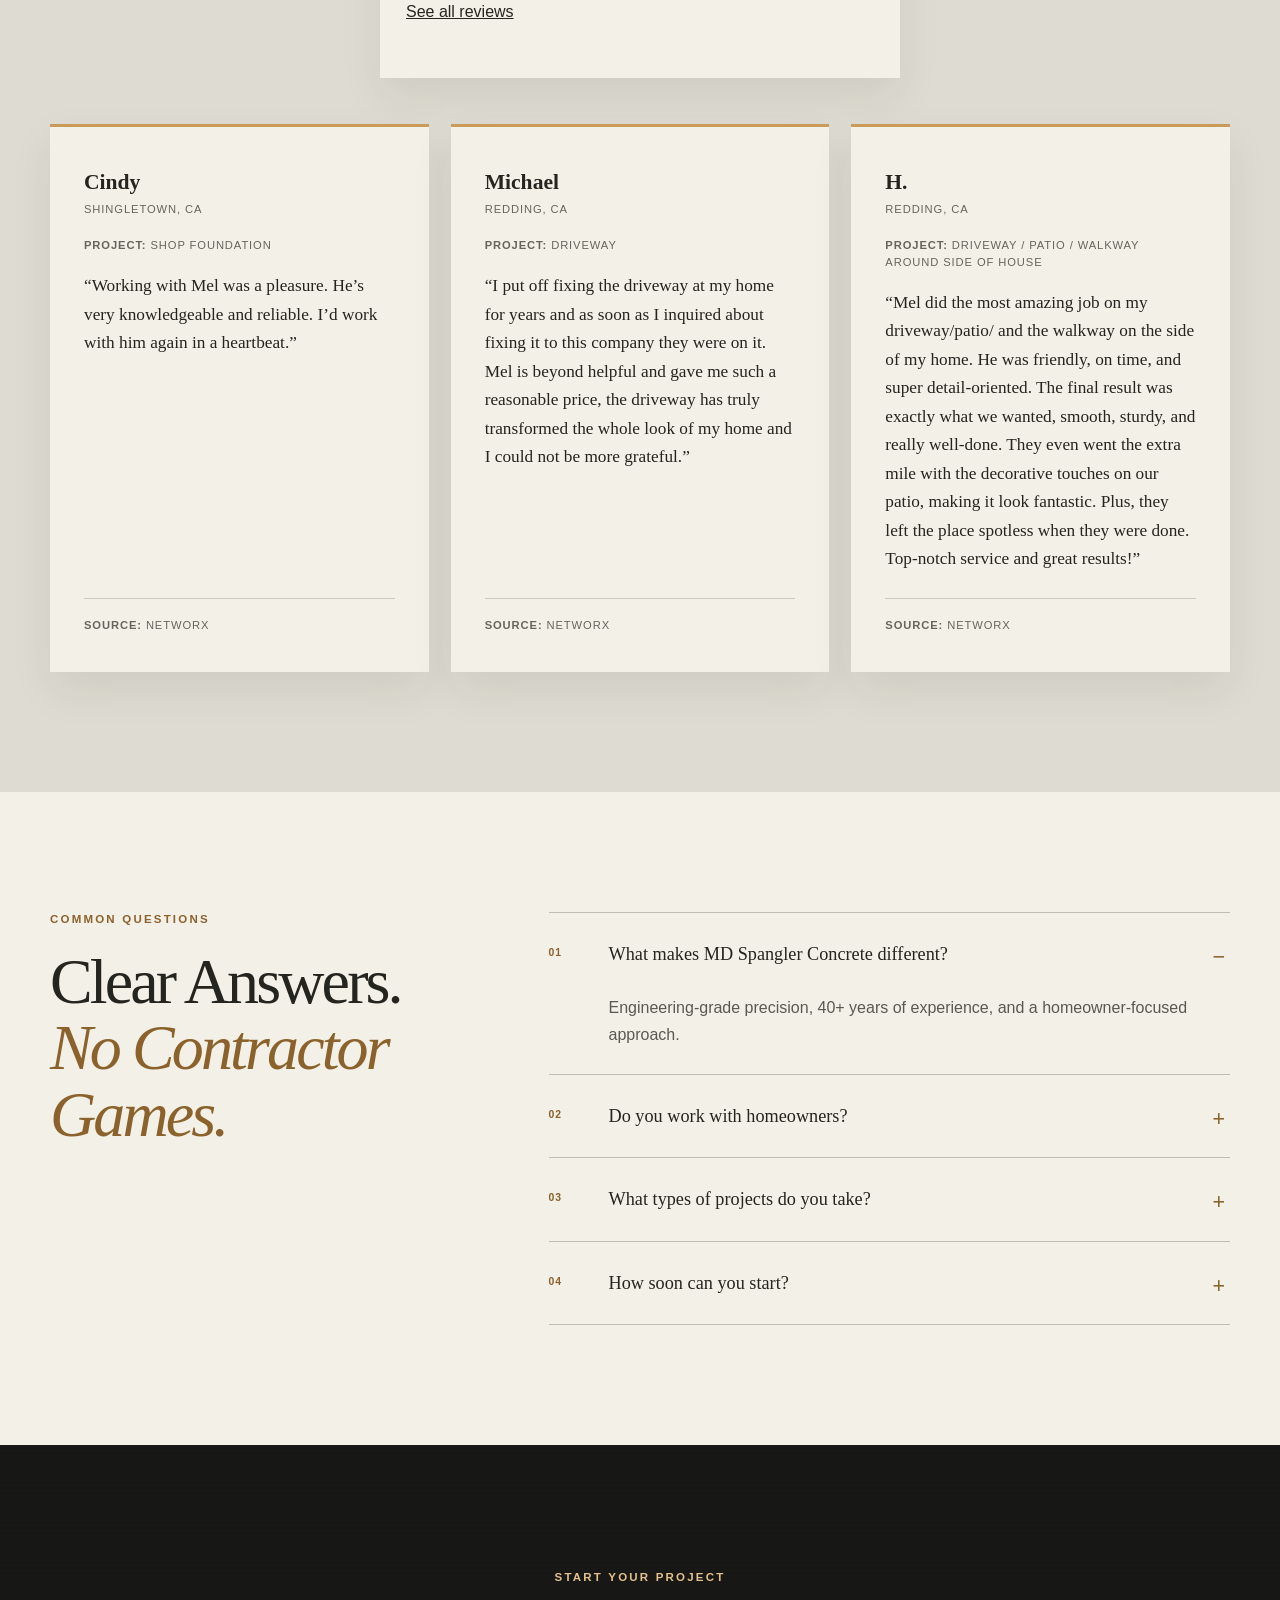
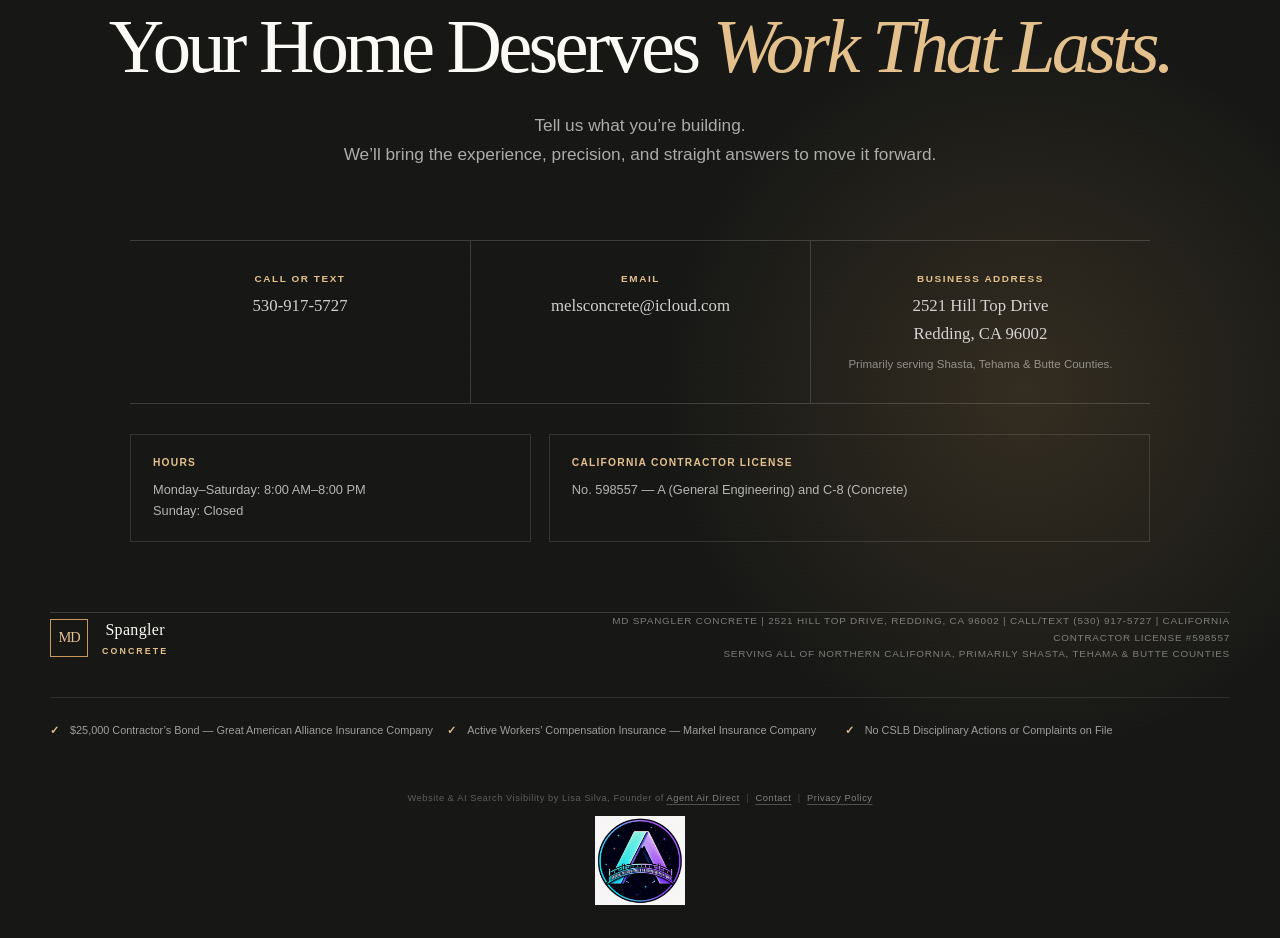
==== commit 42f76ee7: "Add hours and Thumbtack to business data and remove trademark symbol Co-Authored-By: Claude Opus 5.5" ====
--- a/index.html
+++ b/index.html
@@ -37,6 +37,12 @@
         "logo": "https://md-spangler-concrete.netlify.app/images/md-spangler-logo.png",
         "telephone": "+1-530-917-5727",
         "email": "melsconcrete@icloud.com",
+        "openingHoursSpecification": {
+          "@type": "OpeningHoursSpecification",
+          "dayOfWeek": ["Monday", "Tuesday", "Wednesday", "Thursday", "Friday", "Saturday"],
+          "opens": "08:00",
+          "closes": "20:00"
+        },
         "foundingDate": "1990",
         "founder": {
           "@type": "Person",
@@ -73,7 +79,8 @@
         },
         "sameAs": [
           "https://www.facebook.com/p/MD-Spangler-Concrete-61561249078327/",
-          "https://www.networx.com/c.md-spangler-concrete"
+          "https://www.networx.com/c.md-spangler-concrete",
+          "https://www.thumbtack.com/ca/redding/concrete-contractors/md-spangler/service/583793710273437696"
         ]
       },
       {
@@ -489,7 +496,7 @@
             <li>No CSLB Disciplinary Actions or Complaints on File</li>
           </ul>
           <div class="footer-credit">
-            <p class="footer-attribution">Website &amp; AI Search Visibility by Lisa Silva, Founder of <a href="https://agentairdirect.com/">Agent Air Direct&trade;</a><span aria-hidden="true"> | </span><a href="contact.html">Contact</a><span aria-hidden="true"> | </span><a href="privacy.html">Privacy Policy</a></p>
+            <p class="footer-attribution">Website &amp; AI Search Visibility by Lisa Silva, Founder of <a href="https://agentairdirect.com/">Agent Air Direct</a><span aria-hidden="true"> | </span><a href="contact.html">Contact</a><span aria-hidden="true"> | </span><a href="privacy.html">Privacy Policy</a></p>
             <a class="footer-logo-link" href="https://agentairdirect.com" aria-label="Visit Agent Air Direct">
               <img class="footer-logo" src="images/Agent-Air-Direct-Logo-With-AI-Search-Tagline.png" alt="Agent Air Direct — Bridging the Gap Between the Human Web and AI Search.">
             </a>
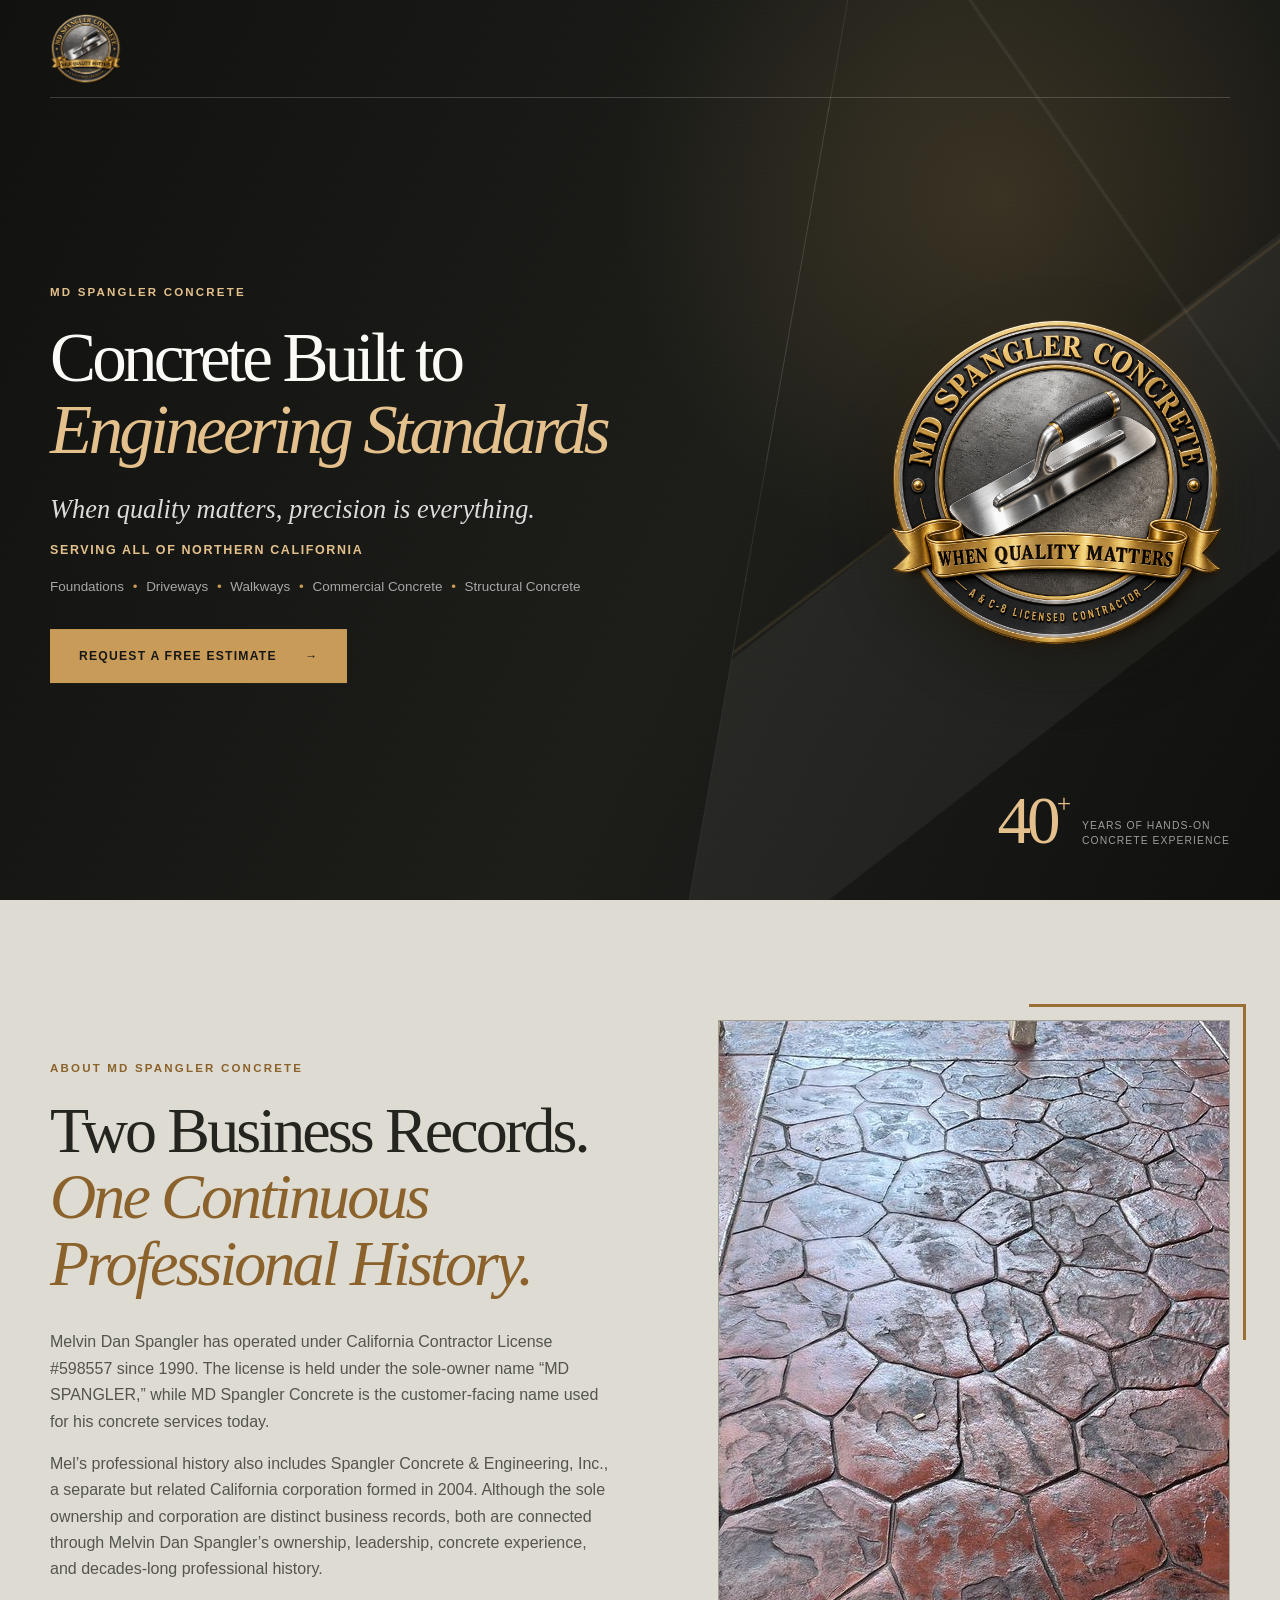
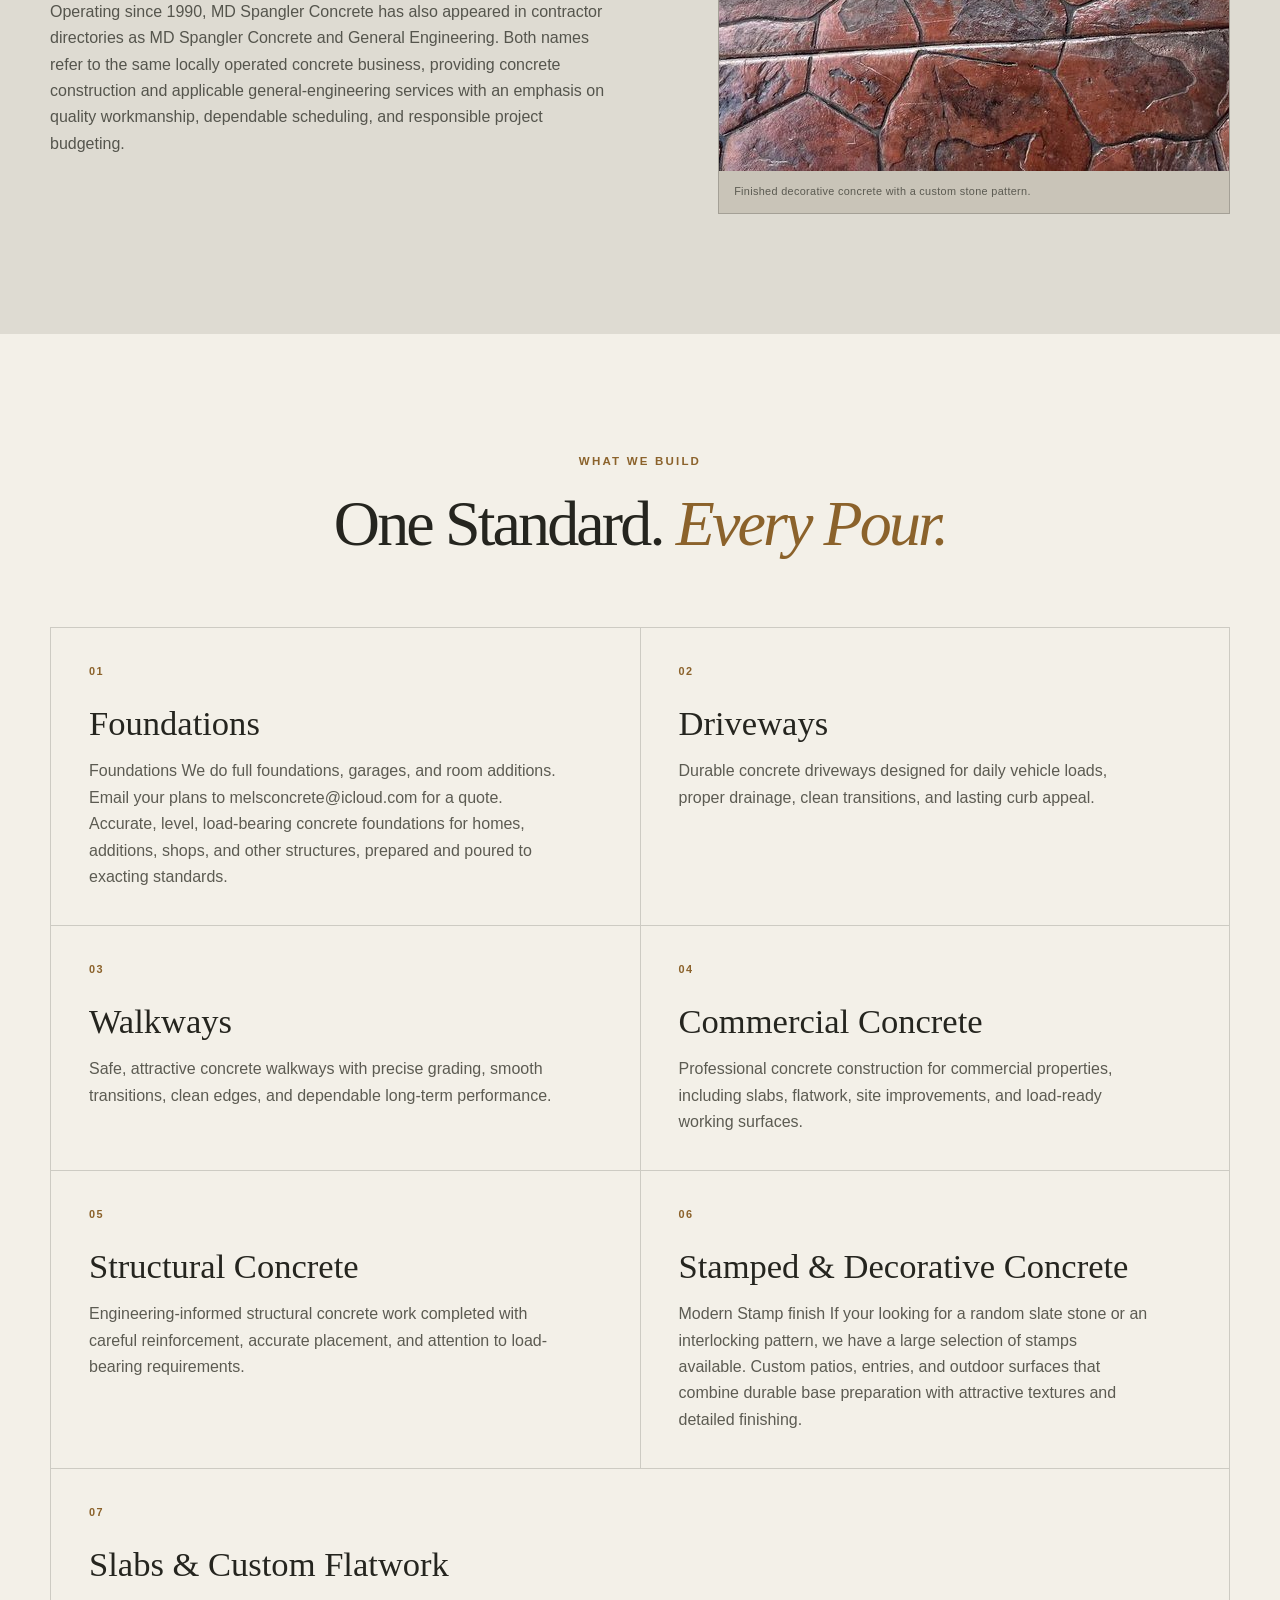
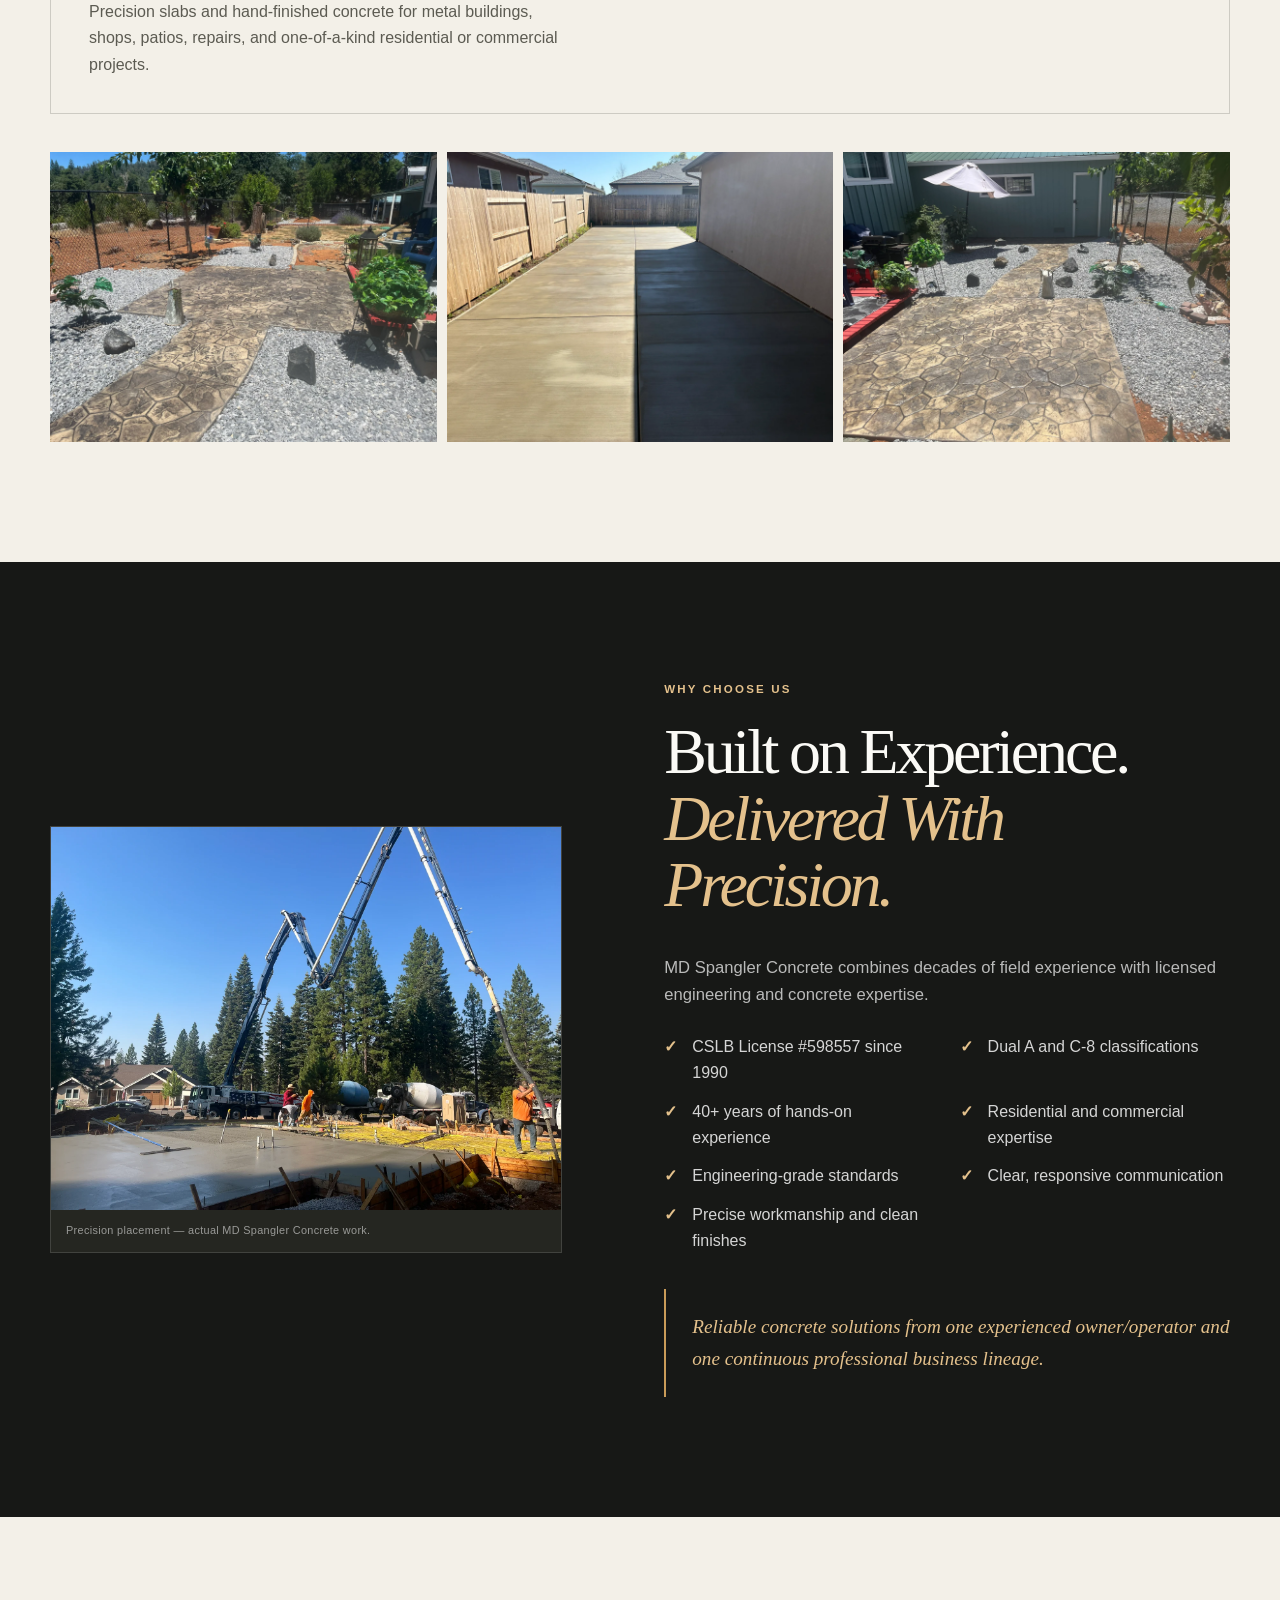
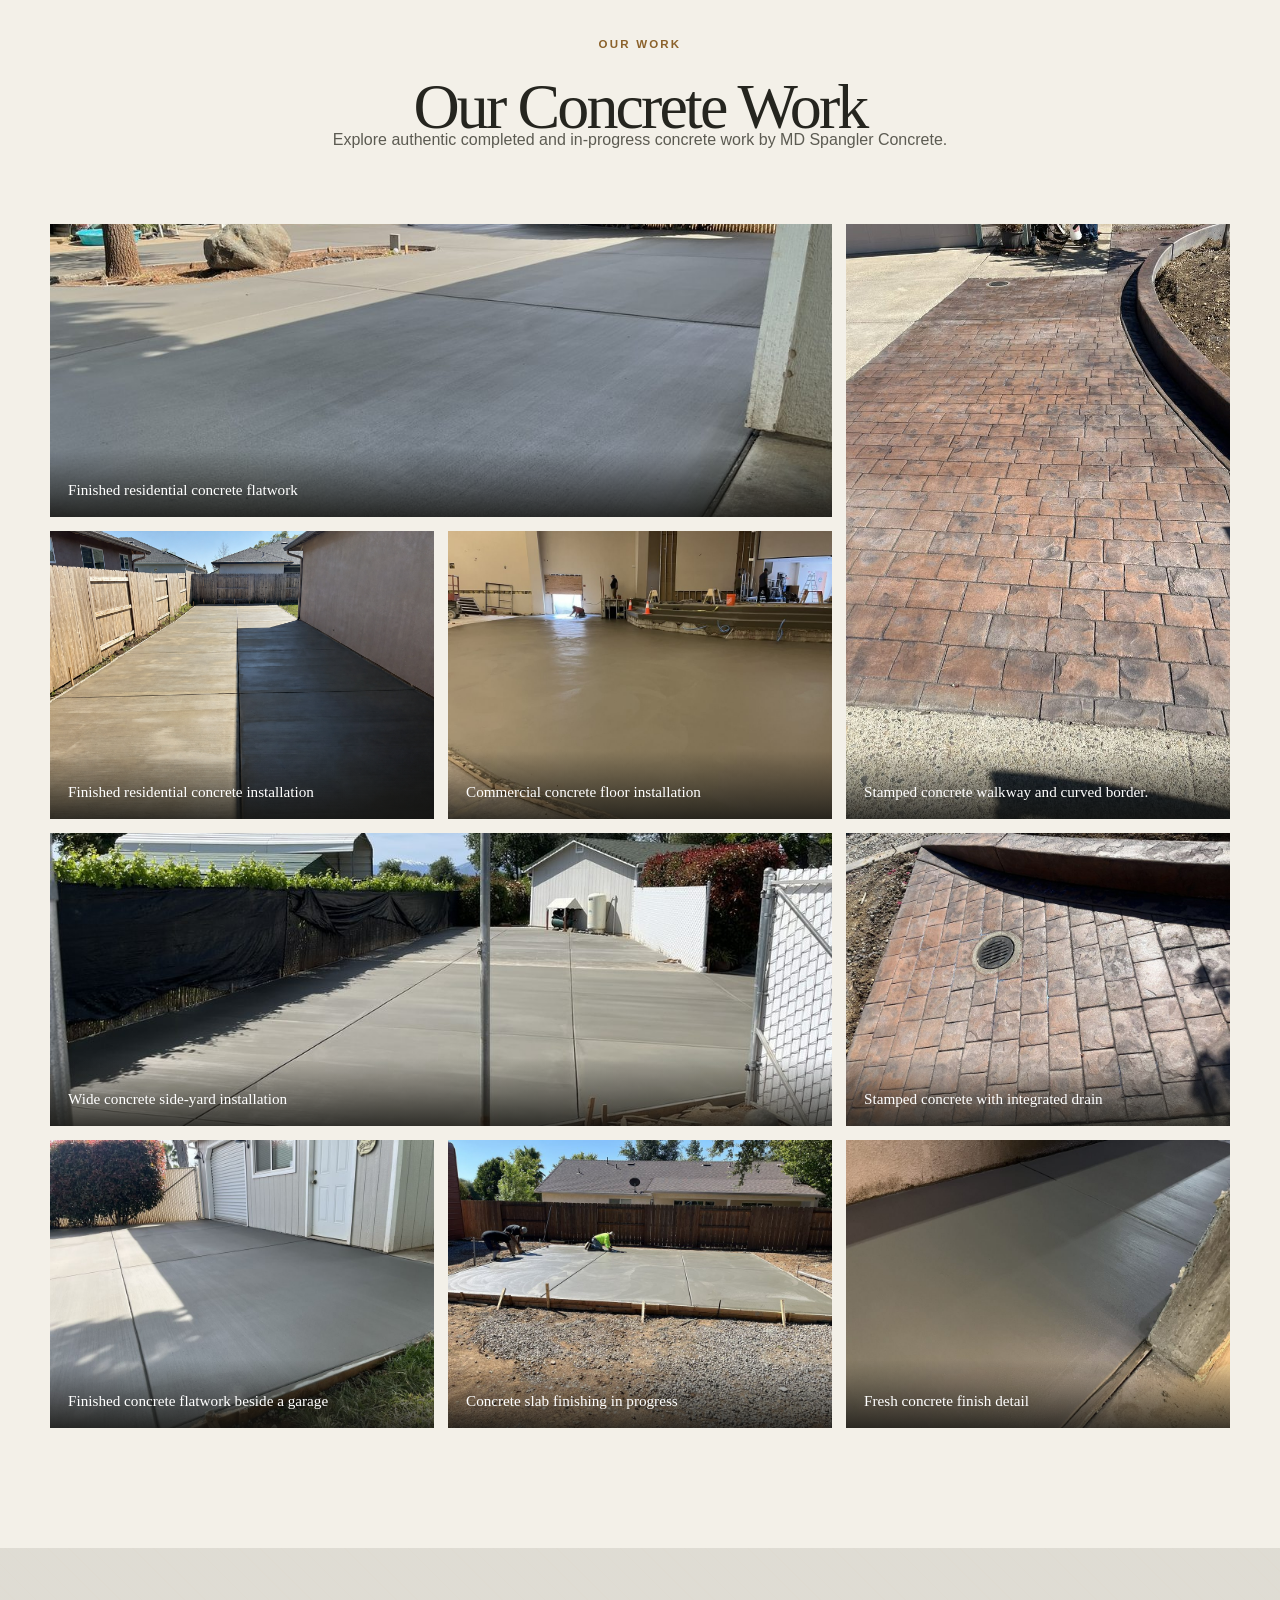
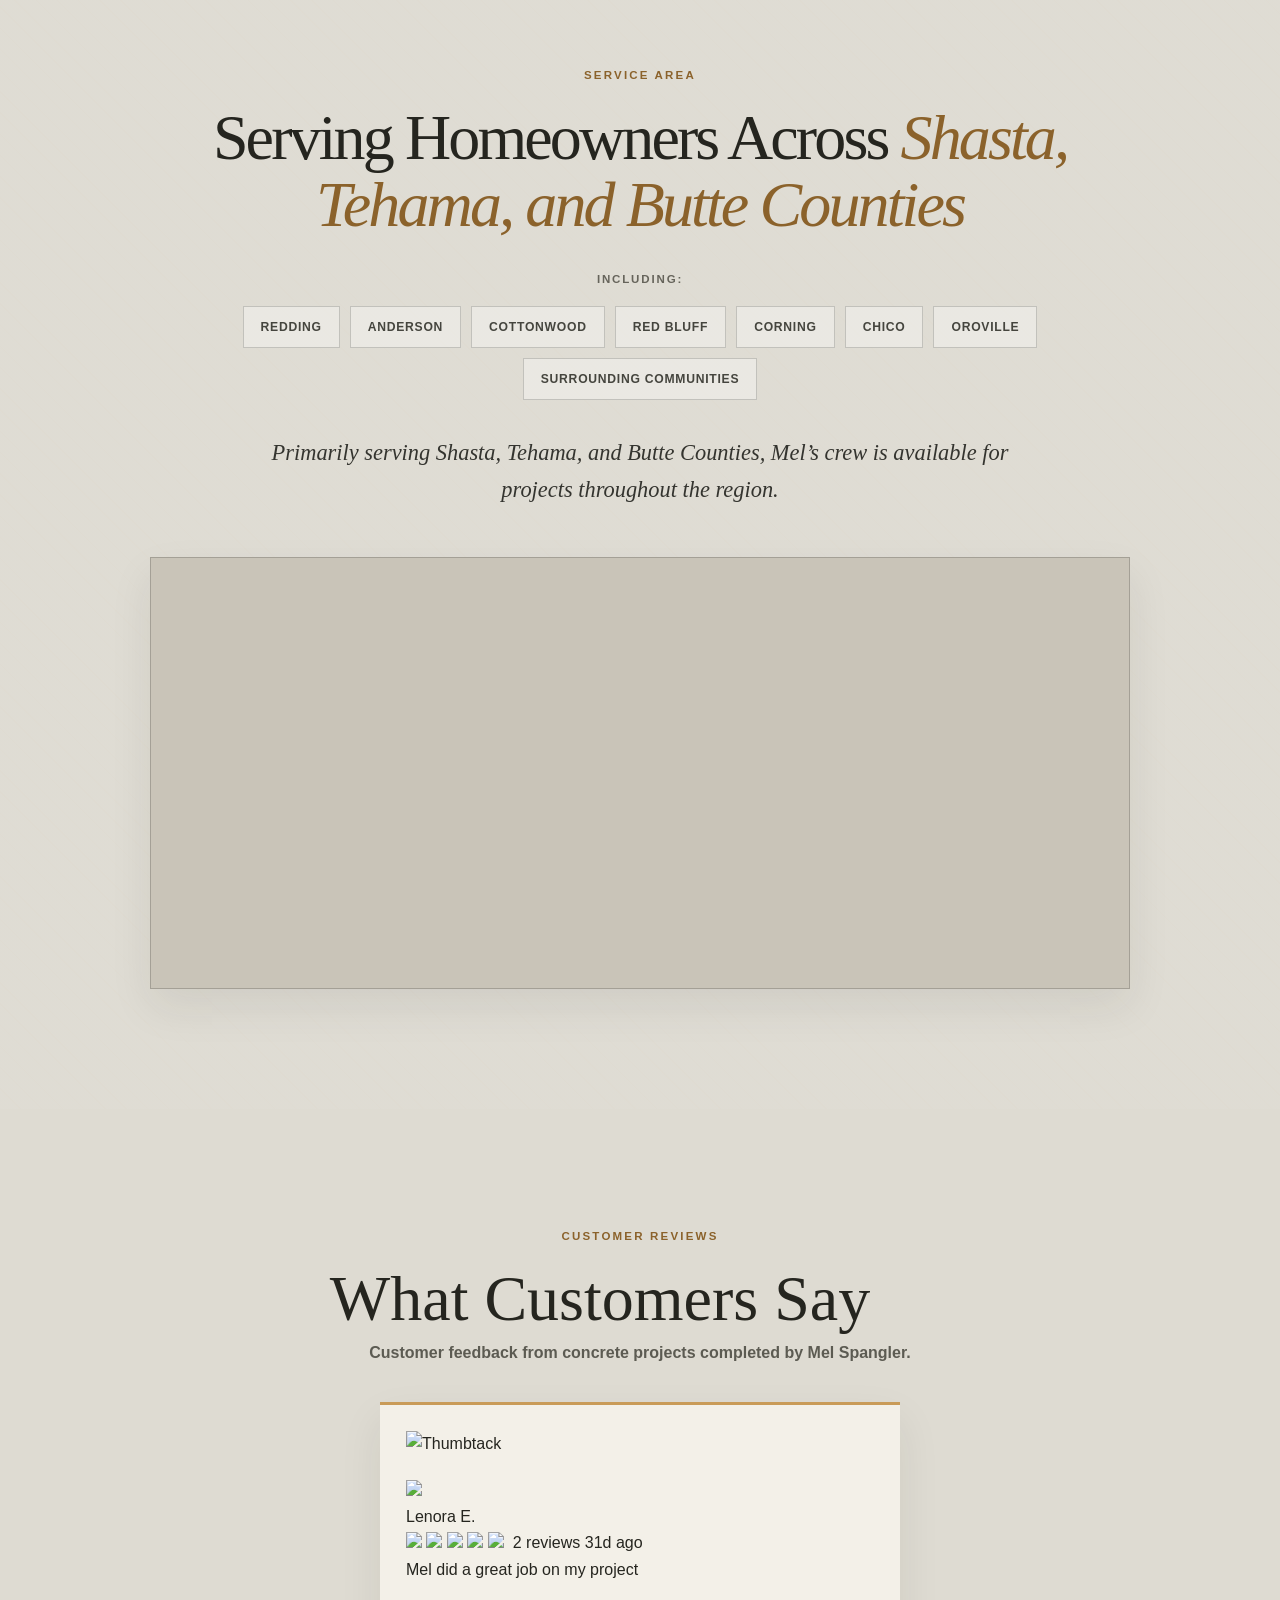
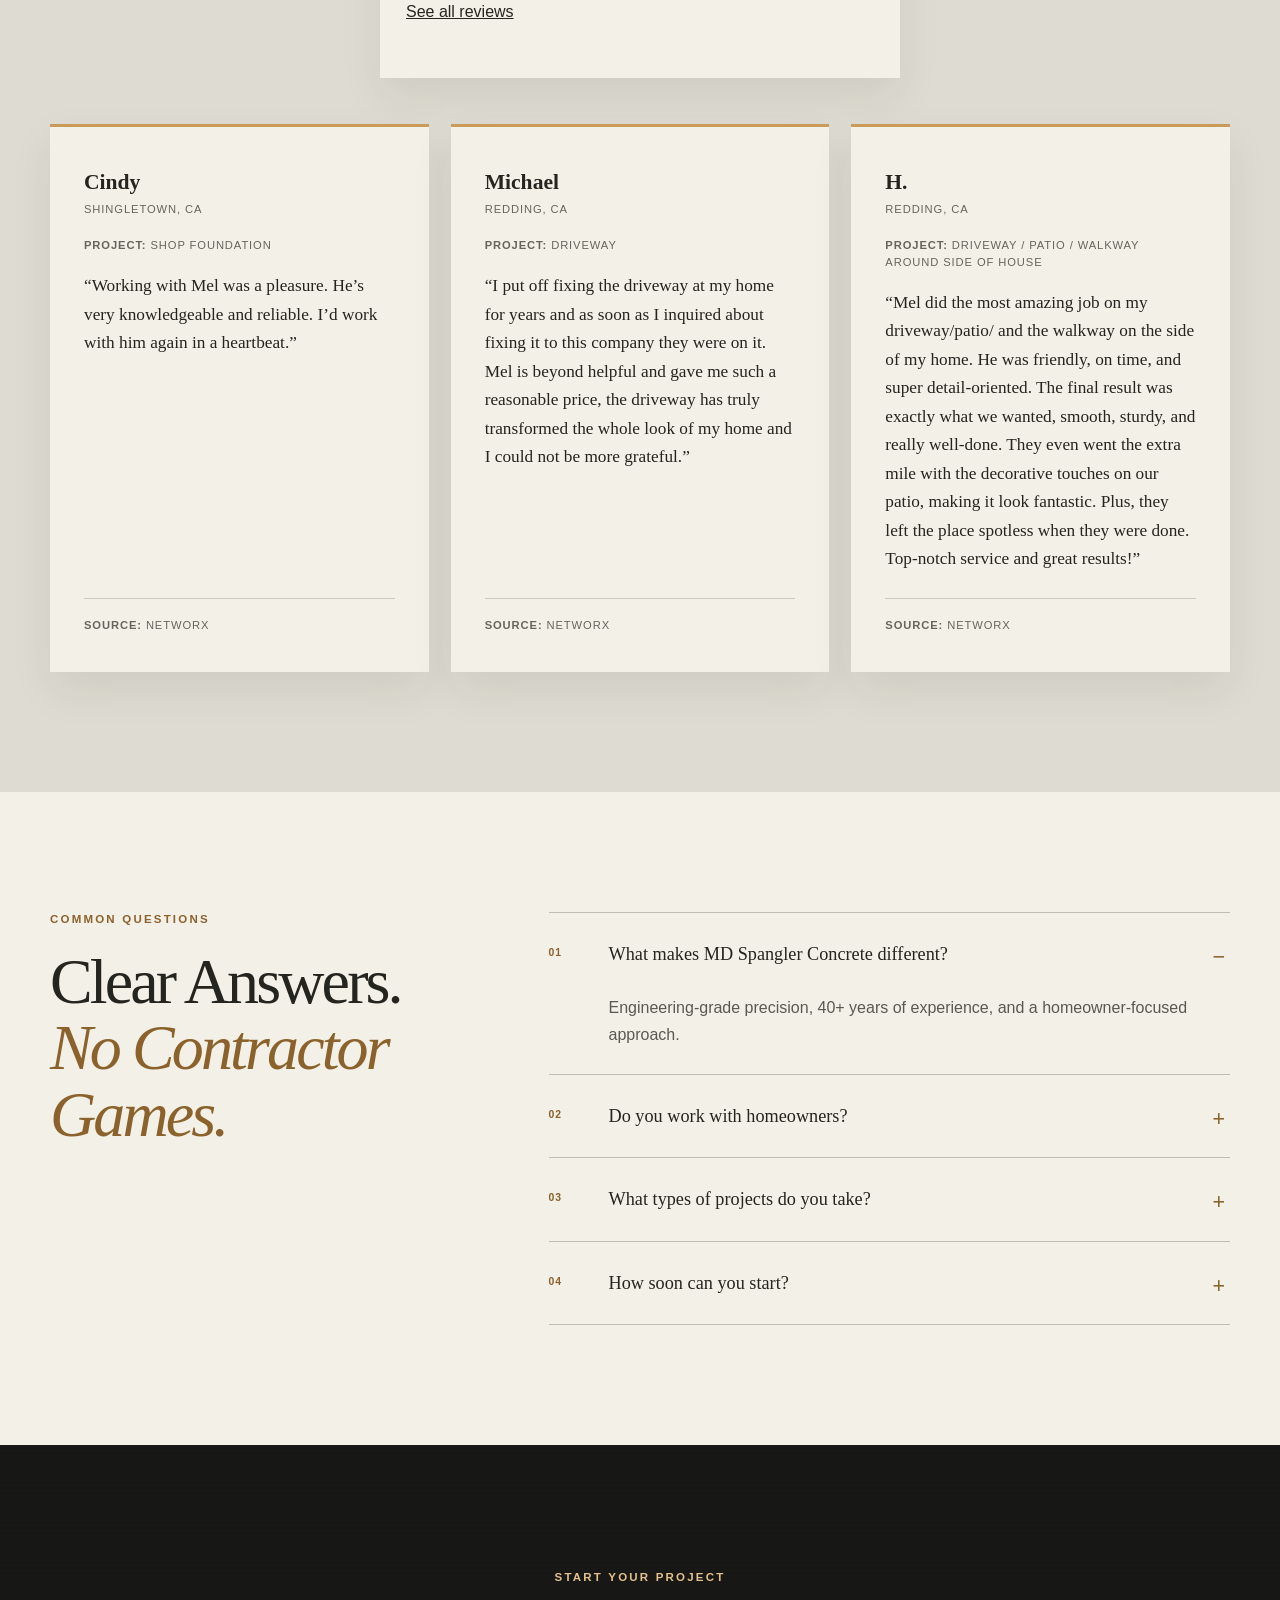
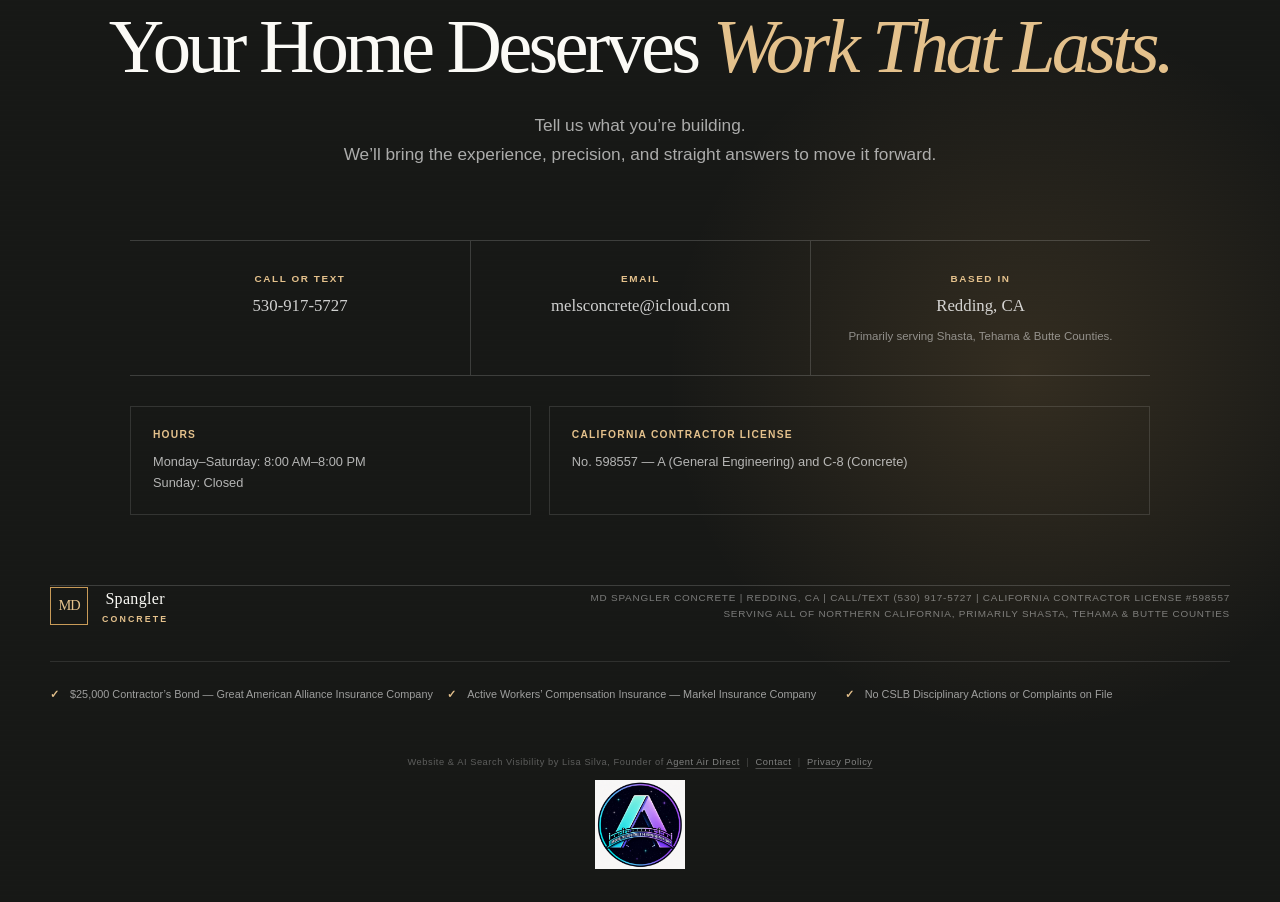
==== commit 6170b010: "Remove street address because Mel works at customers' sites Co-Authored-By: Claude Opus 5.5 <noreply" ====
--- a/index.html
+++ b/index.html
@@ -55,10 +55,8 @@
         },
         "address": {
           "@type": "PostalAddress",
-          "streetAddress": "2521 Hill Top Drive",
           "addressLocality": "Redding",
           "addressRegion": "CA",
-          "postalCode": "96002",
           "addressCountry": "US"
         },
         "areaServed": [
@@ -473,8 +471,8 @@
             <a href="mailto:melsconcrete@icloud.com">melsconcrete@icloud.com</a>
           </div>
           <div>
-            <p>Business address</p>
-            <address>2521 Hill Top Drive<br>Redding, CA 96002</address>
+            <p>Based in</p>
+            <address>Redding, CA</address>
             <span class="contact__service-area">Primarily serving Shasta, Tehama &amp; Butte Counties.</span>
           </div>
         </div>
@@ -489,7 +487,7 @@
             <span class="brand__mark">MD</span>
             <span class="brand__name">Spangler <b>Concrete</b></span>
           </a>
-          <p>MD Spangler Concrete | 2521 Hill Top Drive, Redding, CA 96002 | Call/Text (530) 917-5727 | California Contractor License #598557<br>Serving all of Northern California, primarily Shasta, Tehama &amp; Butte Counties</p>
+          <p>MD Spangler Concrete | Redding, CA | Call/Text (530) 917-5727 | California Contractor License #598557<br>Serving all of Northern California, primarily Shasta, Tehama &amp; Butte Counties</p>
           <ul class="footer-trust" aria-label="Verified contractor trust signals">
             <li>$25,000 Contractor’s Bond — Great American Alliance Insurance Company</li>
             <li>Active Workers’ Compensation Insurance — Markel Insurance Company</li>
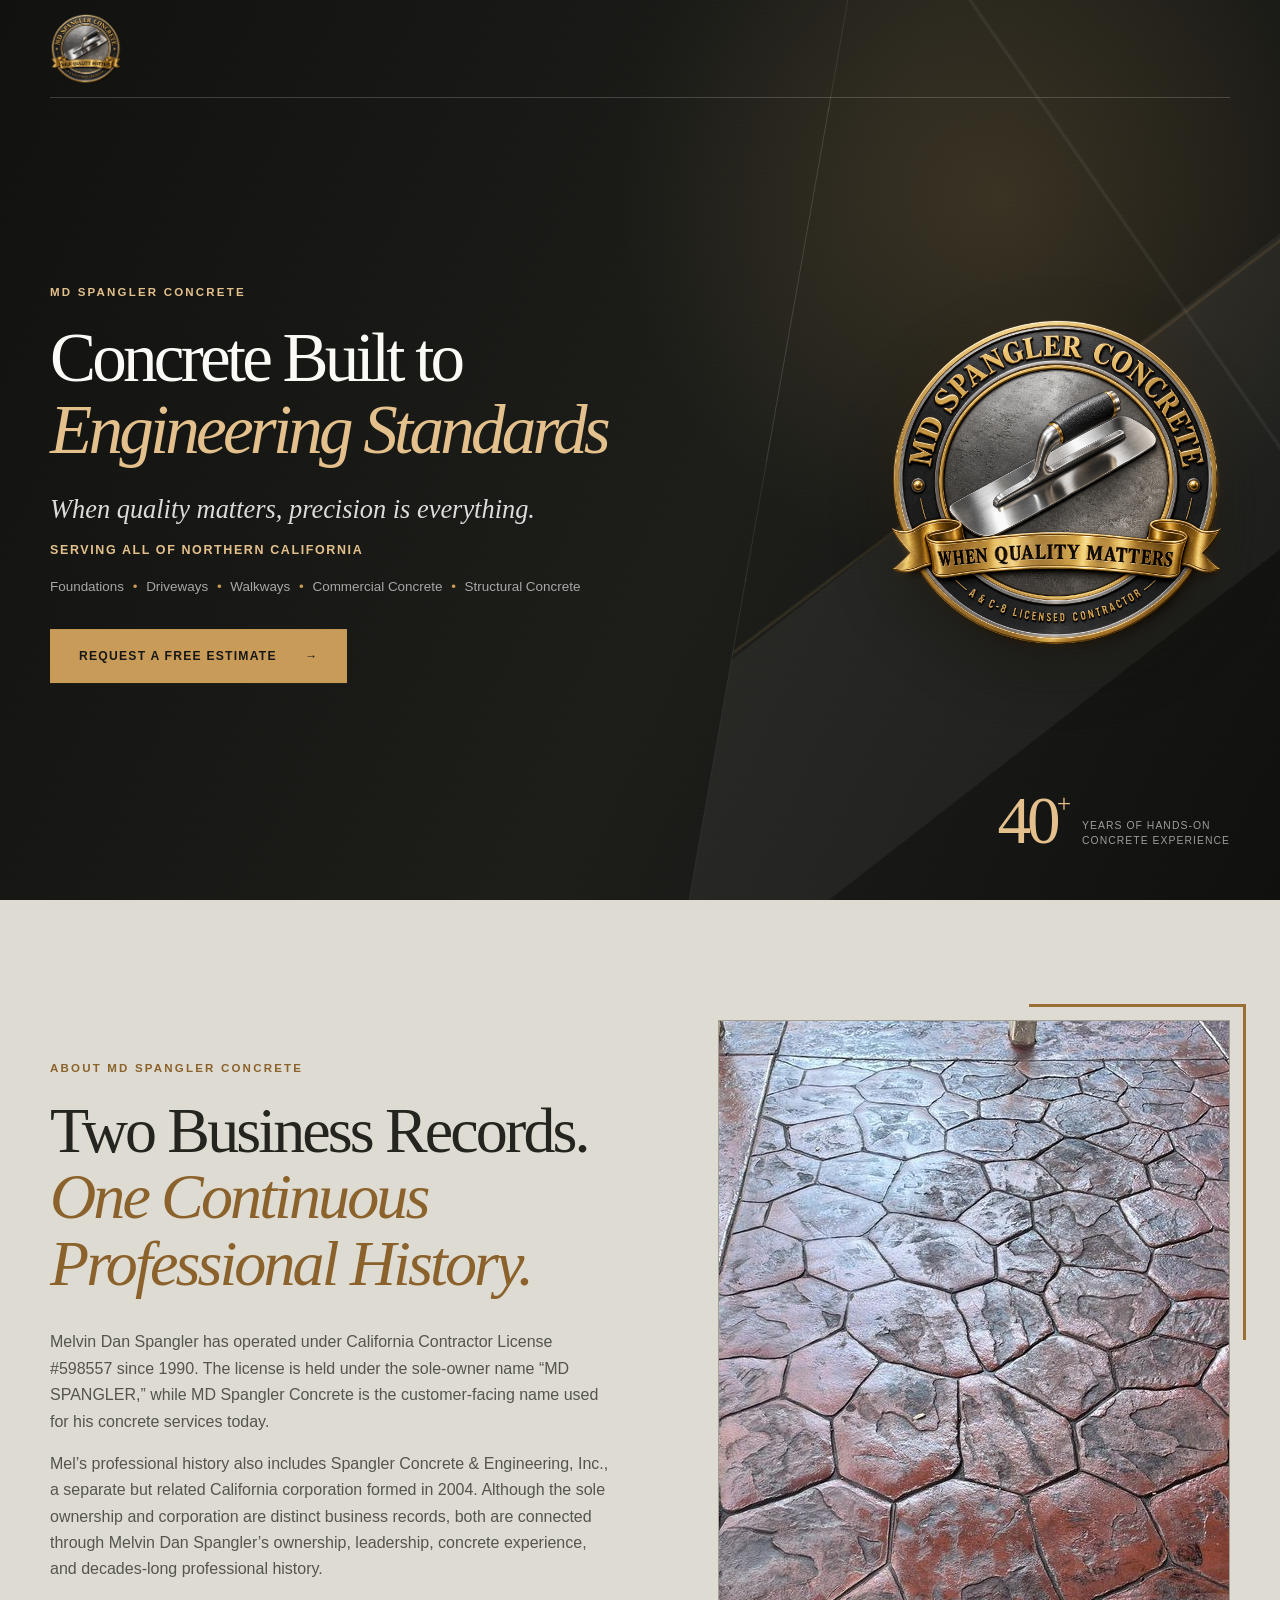
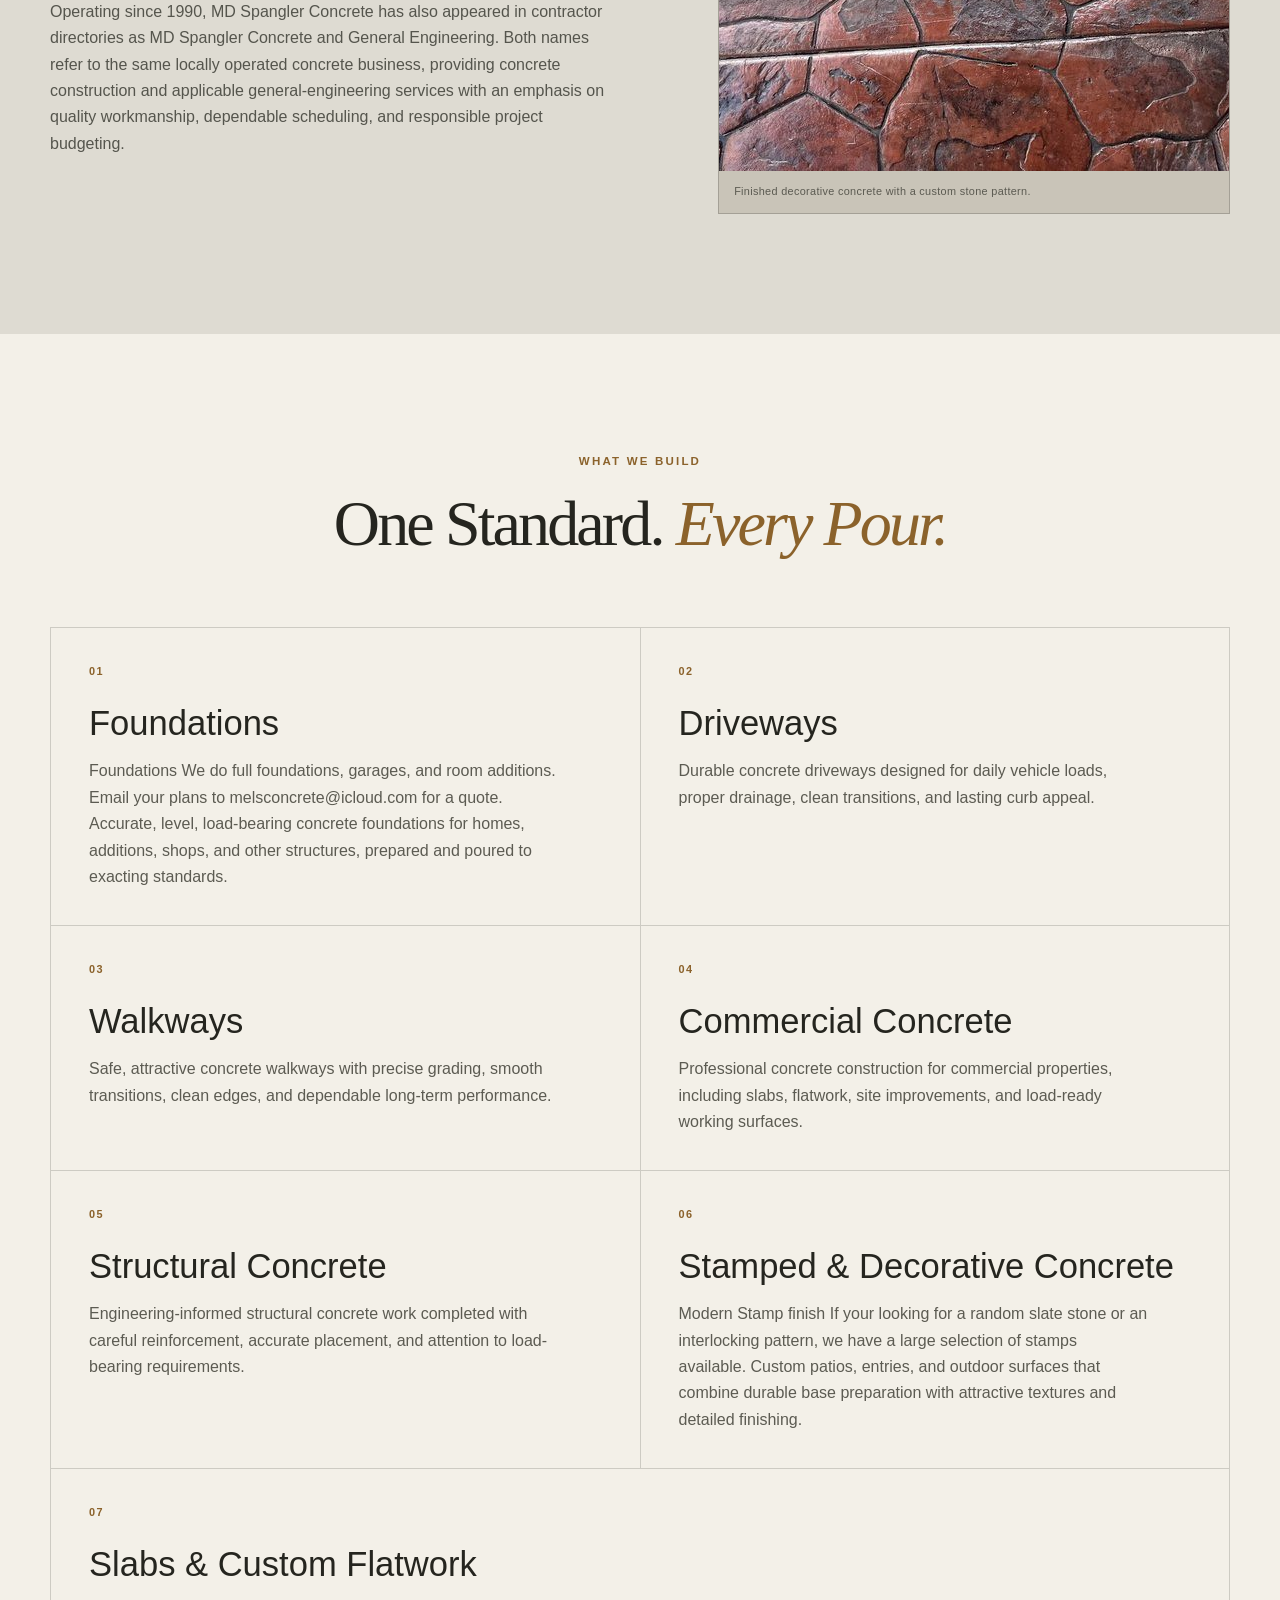
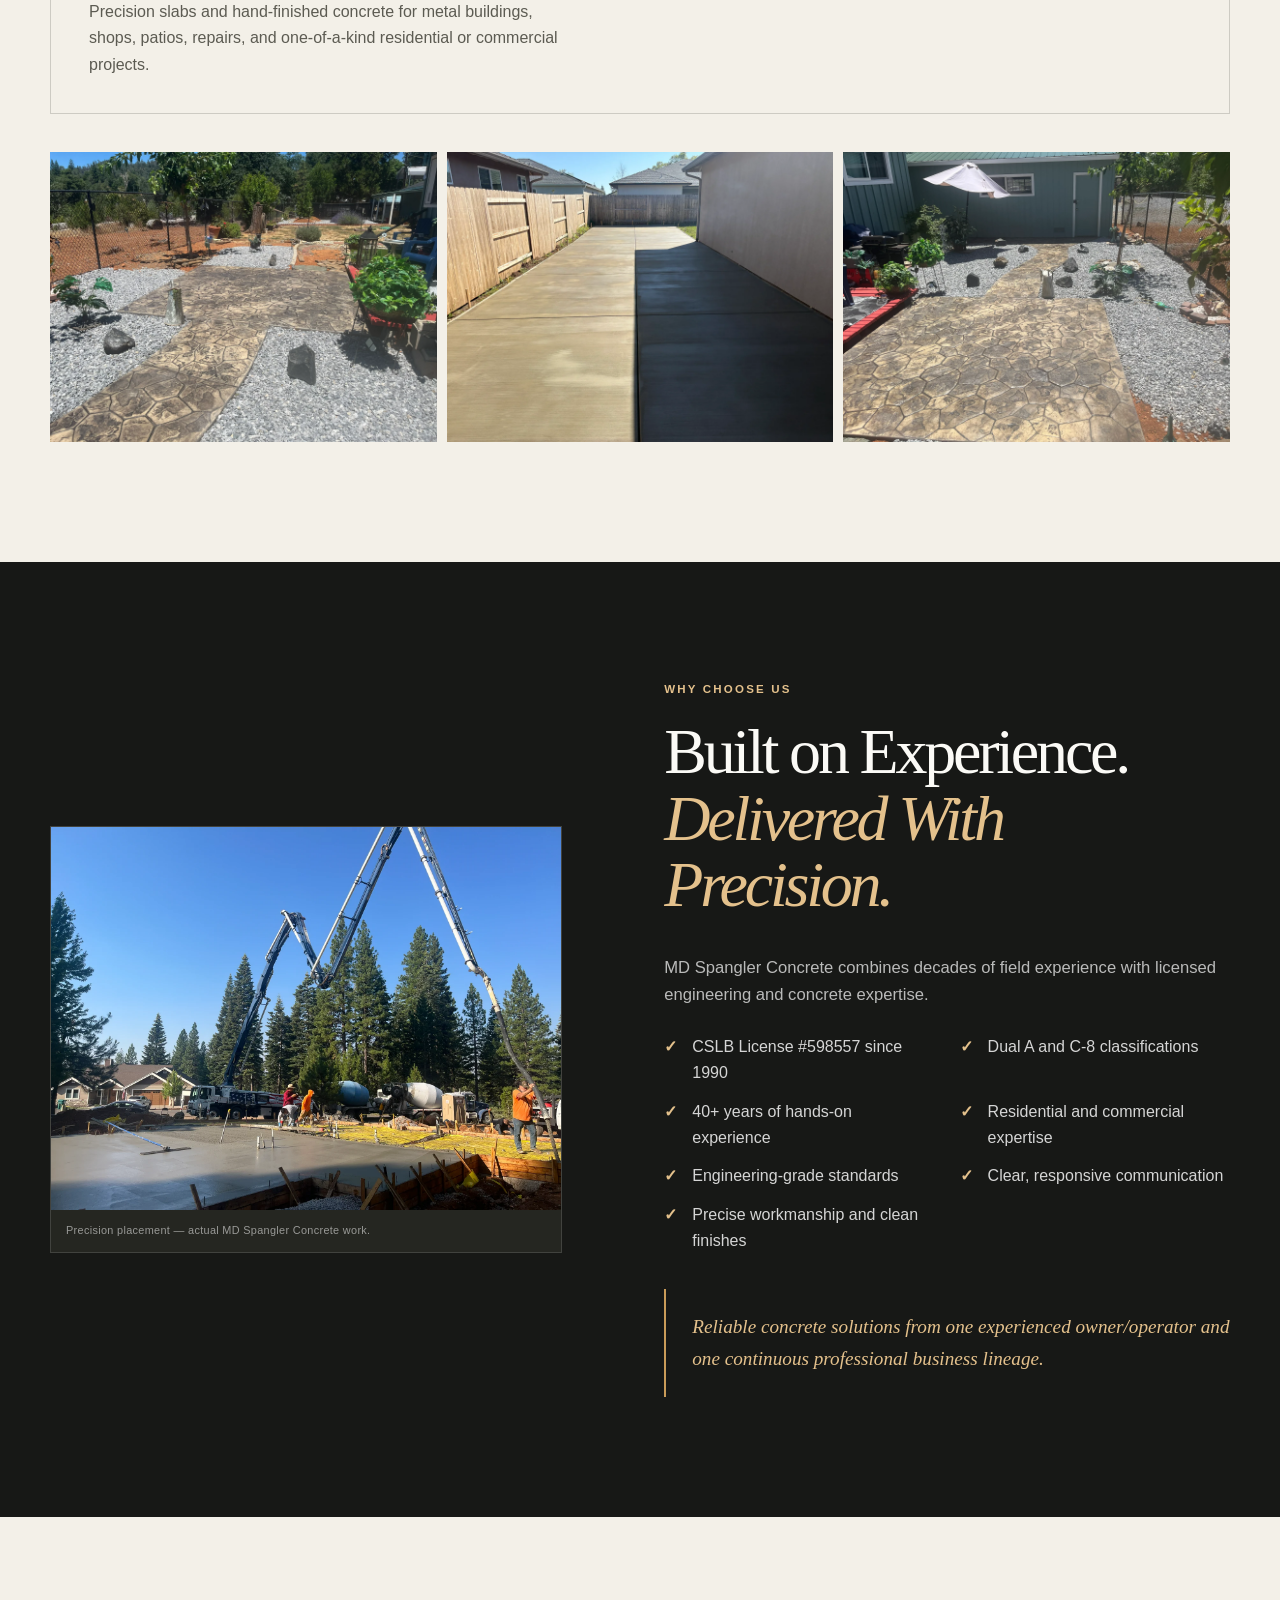
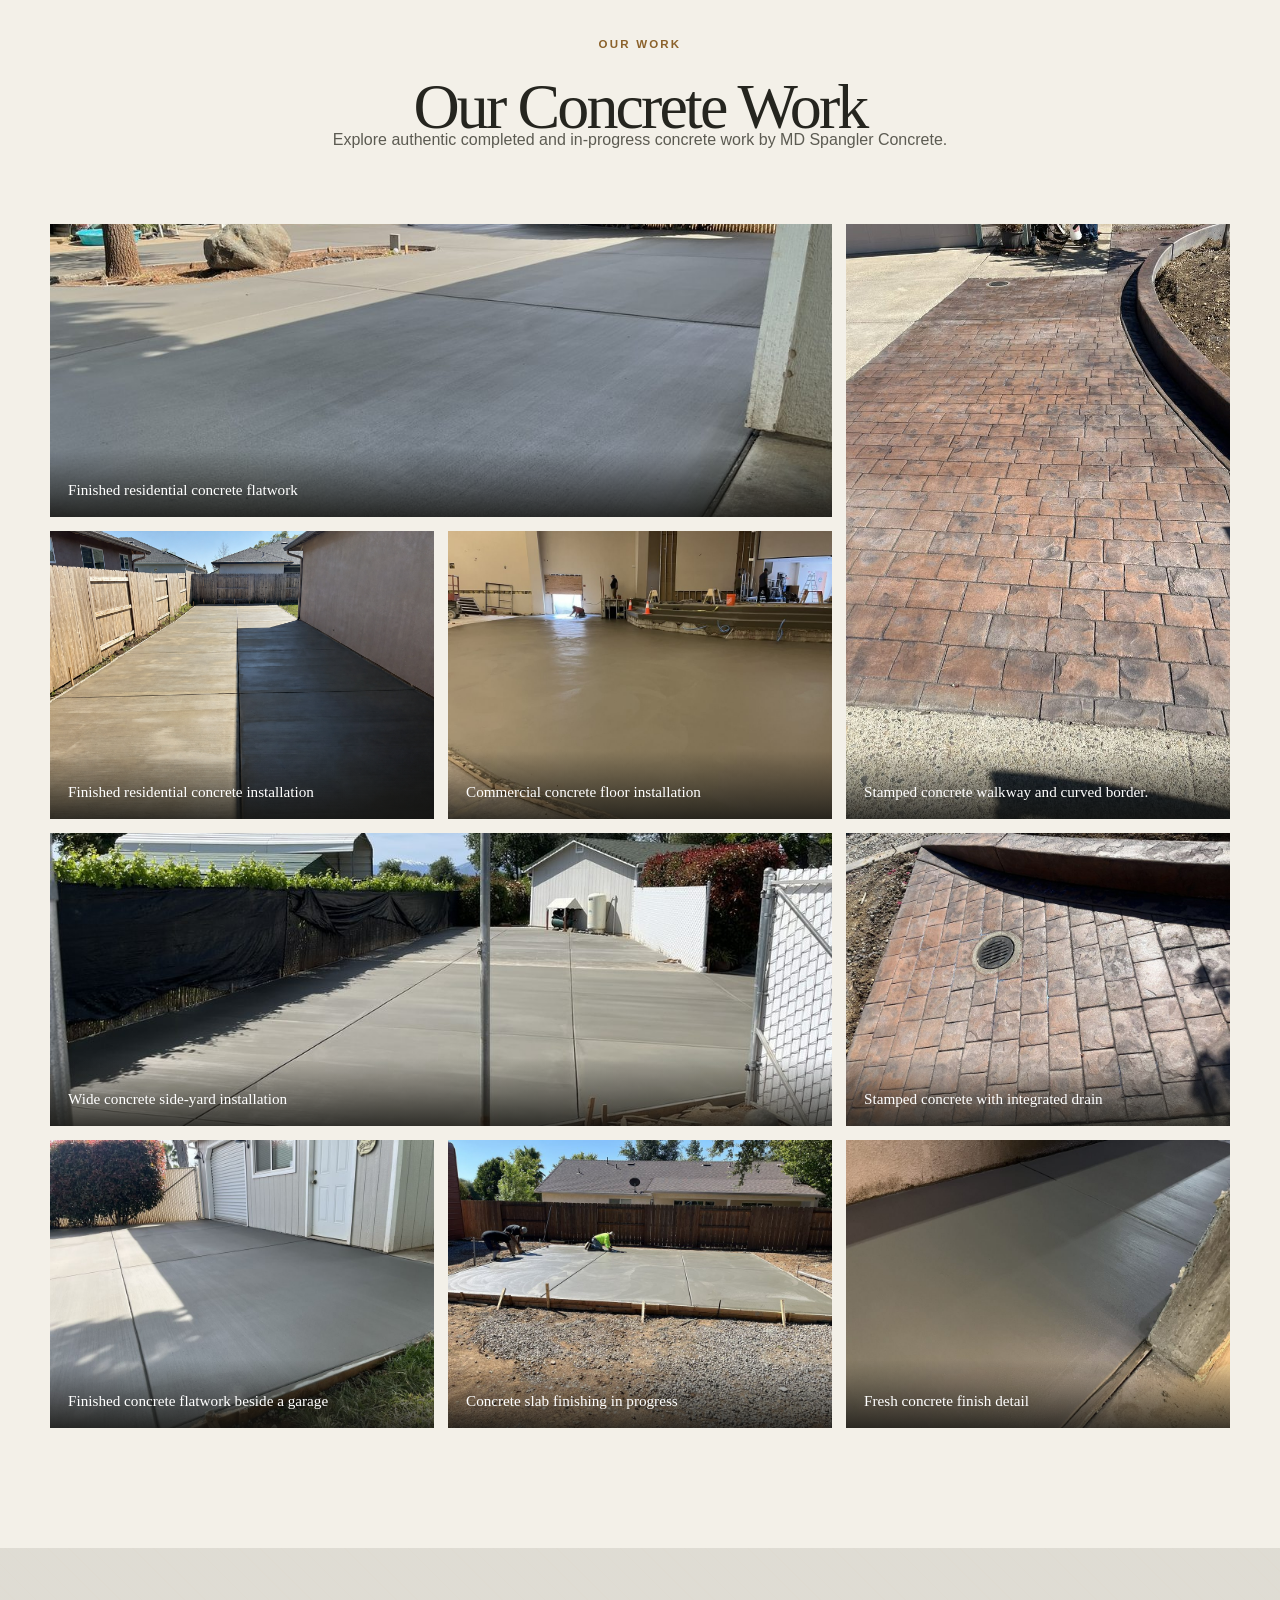
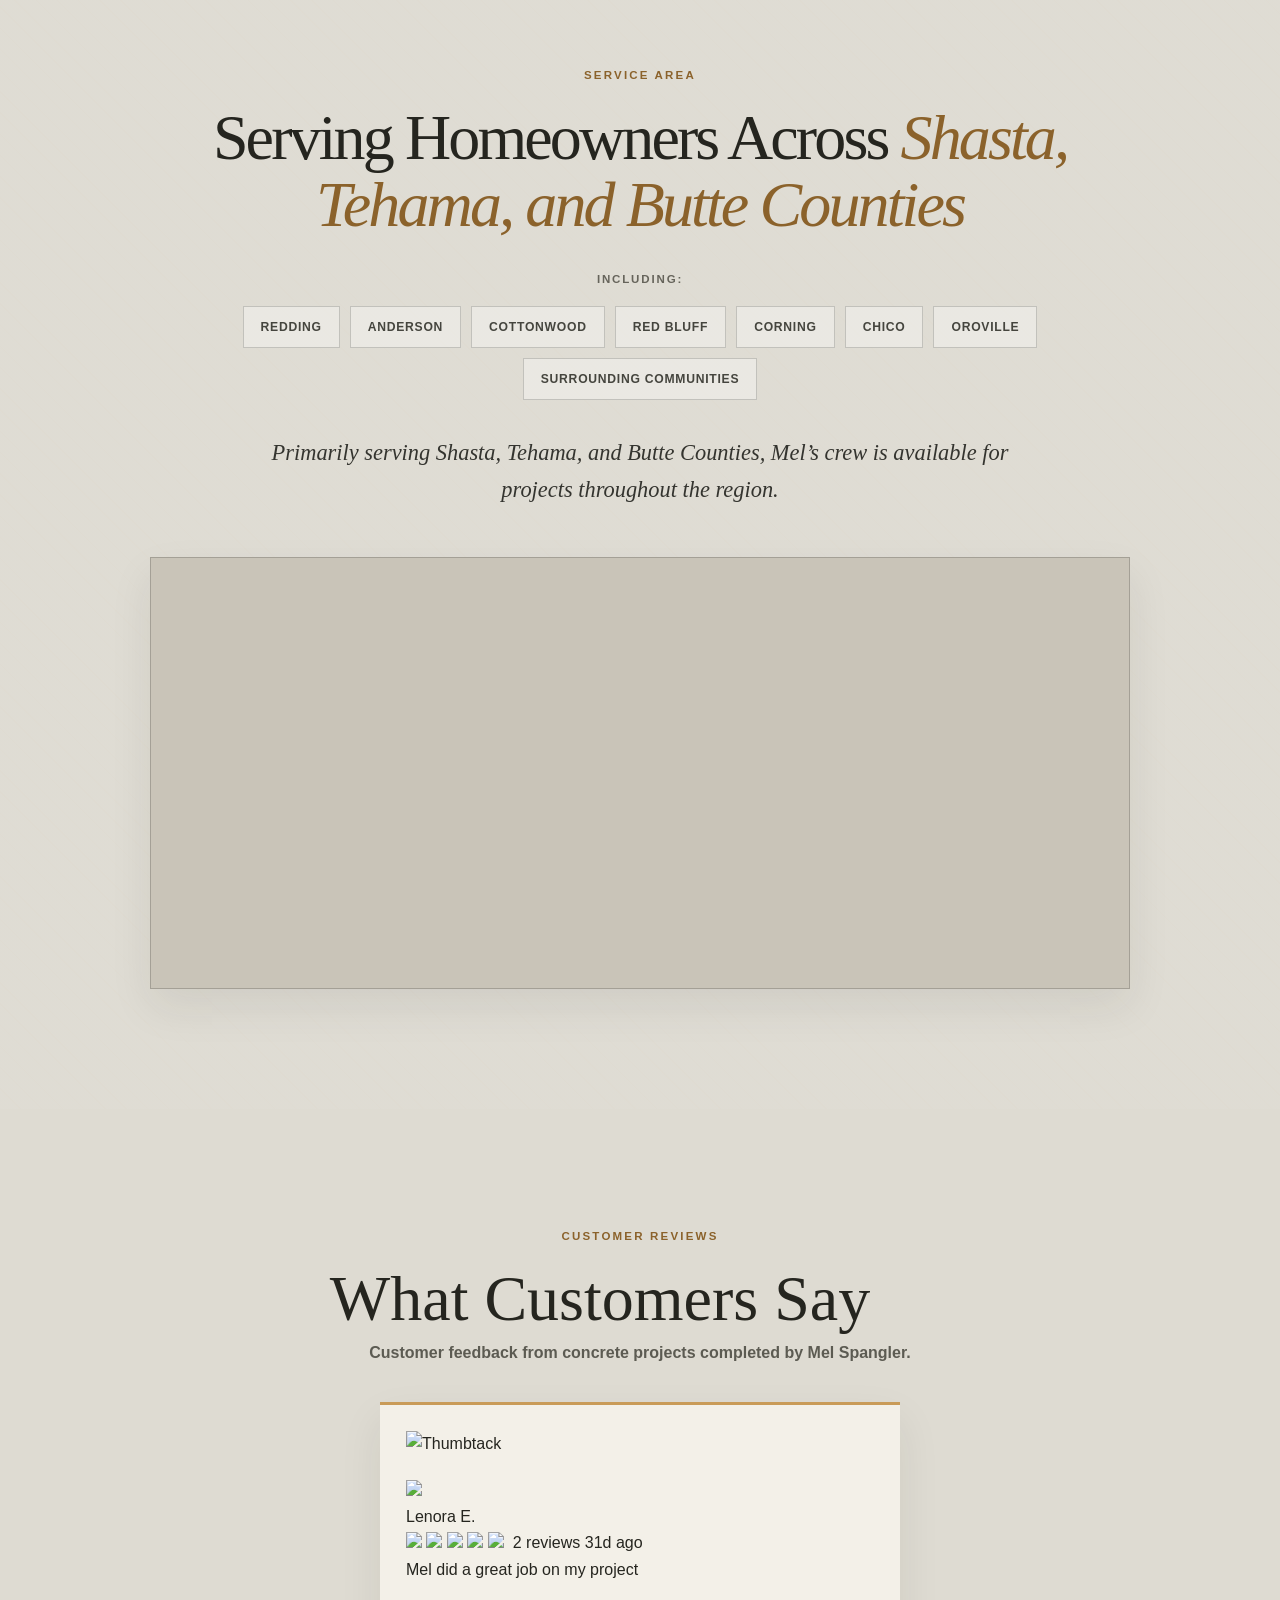
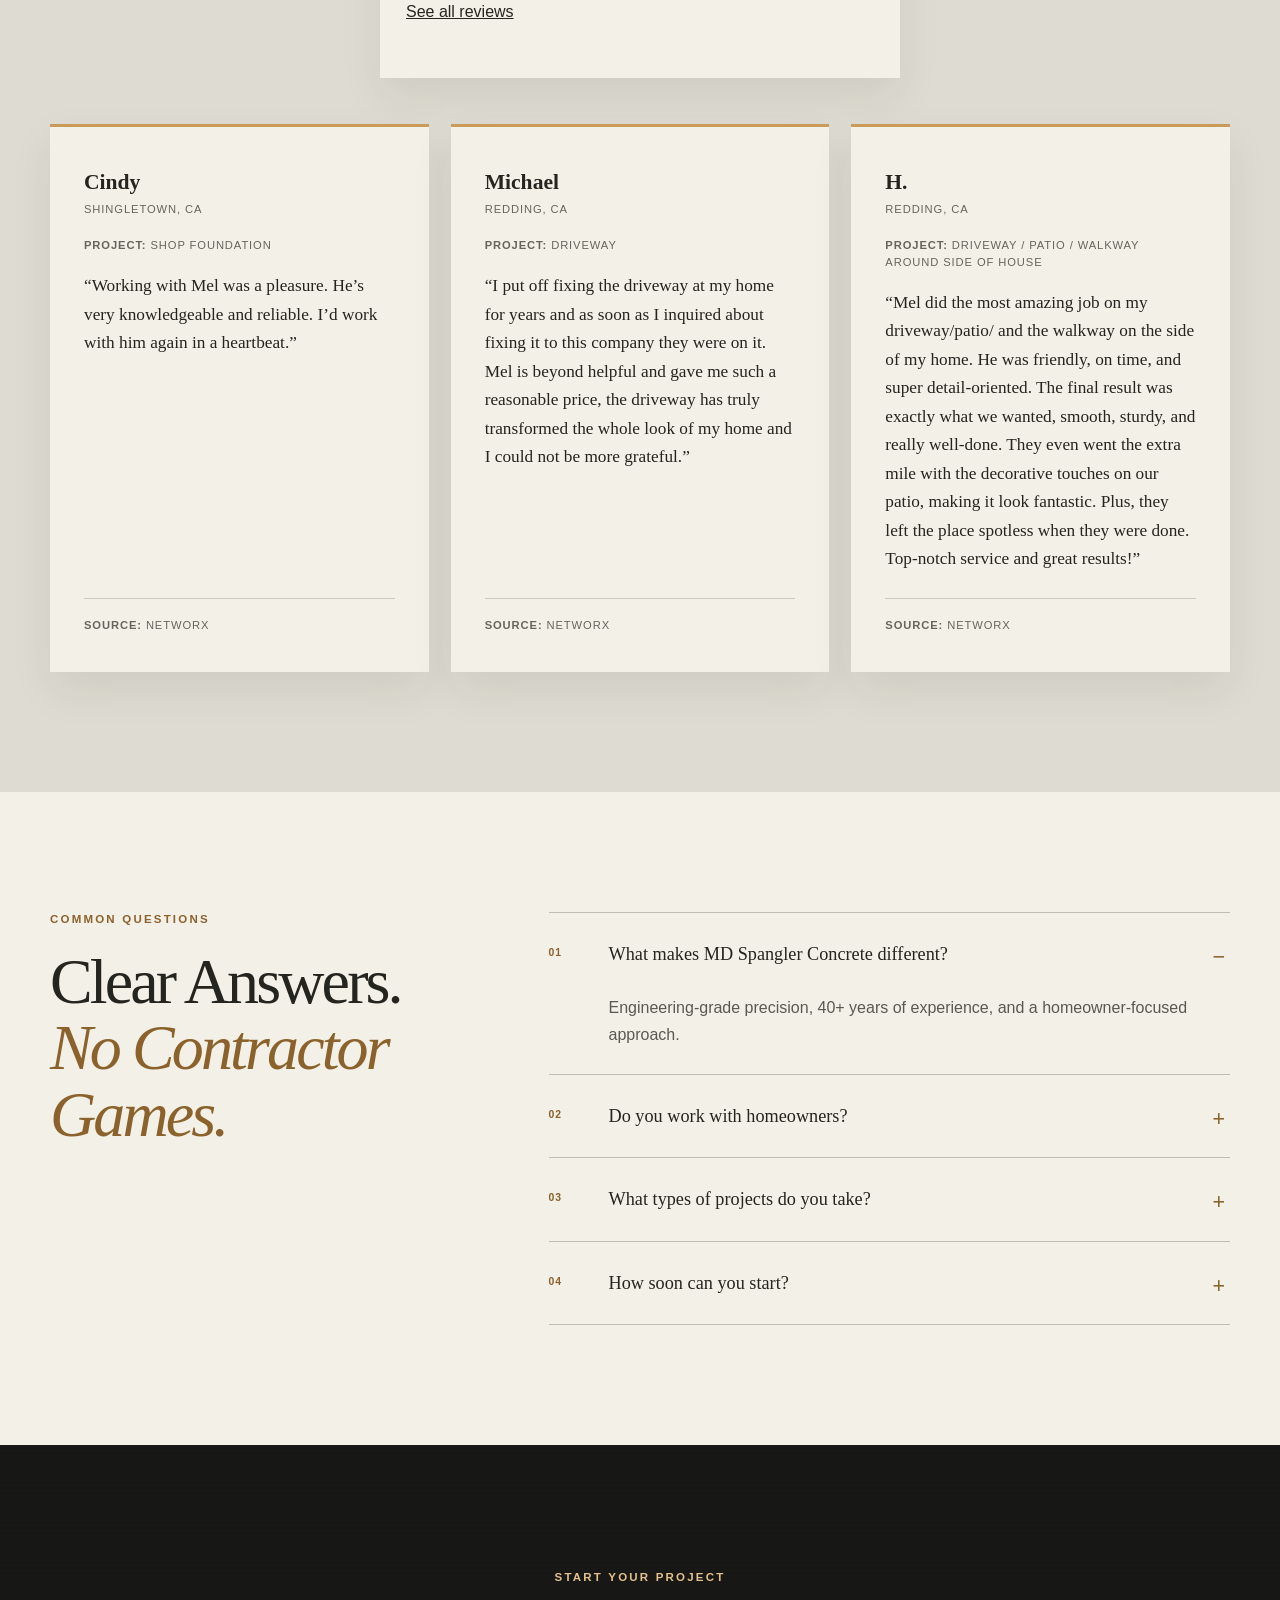
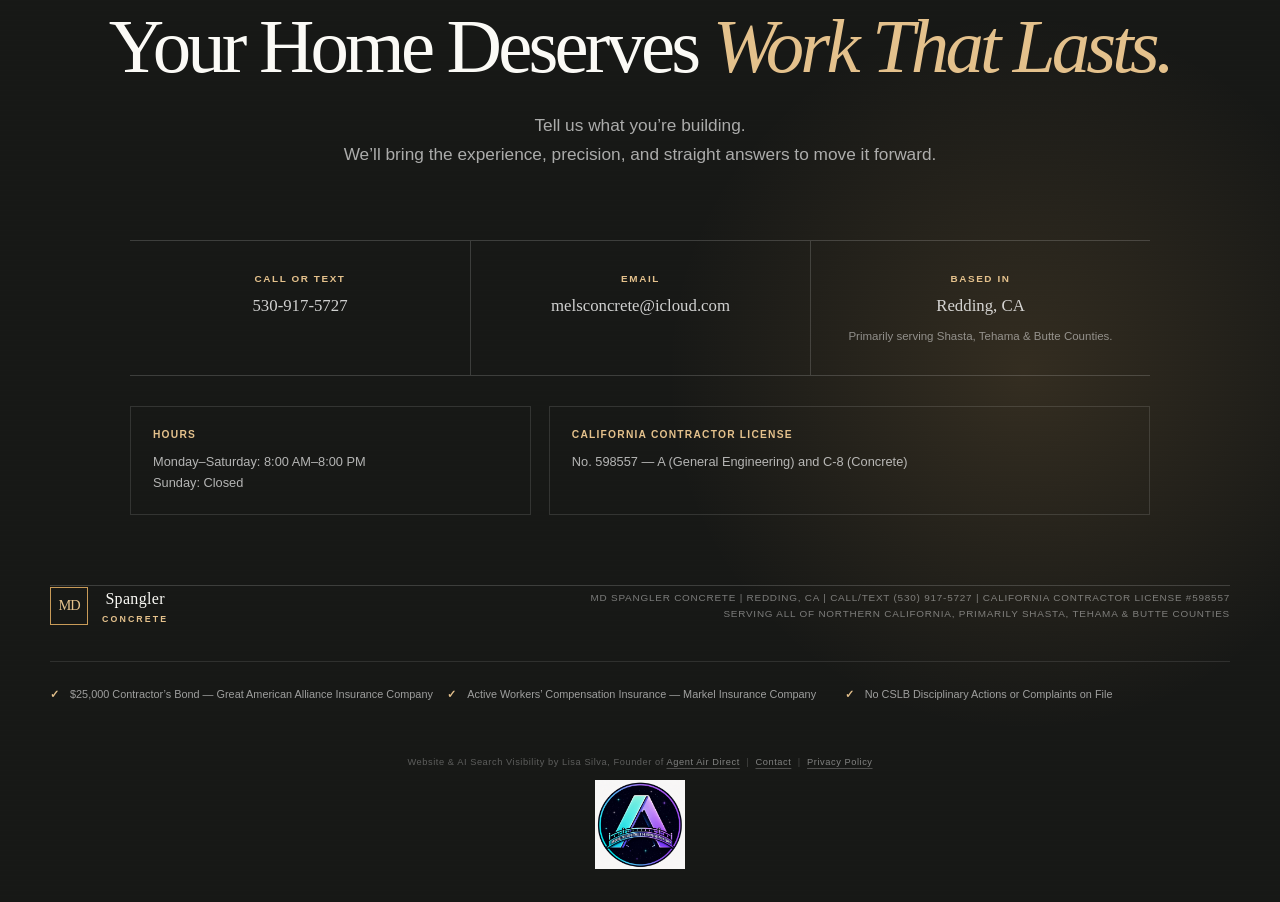
==== commit c38b4ffd: "Add a page for each concrete service Co-Authored-By: Claude Opus 5.5 <noreply@anthropic.com>" ====
--- a/index.html
+++ b/index.html
@@ -102,7 +102,7 @@
       },
       {
         "@type": "Service",
-        "@id": "https://md-spangler-concrete.netlify.app/#foundations",
+        "@id": "https://md-spangler-concrete.netlify.app/#foundations", "url": "https://md-spangler-concrete.netlify.app/concrete-foundations",
         "name": "Concrete Foundations",
         "description": "Load-bearing concrete foundations for homes, additions, shops, and other structures.",
         "provider": { "@id": "https://md-spangler-concrete.netlify.app/#business" },
@@ -110,7 +110,7 @@
       },
       {
         "@type": "Service",
-        "@id": "https://md-spangler-concrete.netlify.app/#driveways",
+        "@id": "https://md-spangler-concrete.netlify.app/#driveways", "url": "https://md-spangler-concrete.netlify.app/concrete-driveways",
         "name": "Concrete Driveways",
         "description": "Durable concrete driveways designed for daily vehicle loads, drainage, clean transitions, and curb appeal.",
         "provider": { "@id": "https://md-spangler-concrete.netlify.app/#business" },
@@ -118,7 +118,7 @@
       },
       {
         "@type": "Service",
-        "@id": "https://md-spangler-concrete.netlify.app/#walkways",
+        "@id": "https://md-spangler-concrete.netlify.app/#walkways", "url": "https://md-spangler-concrete.netlify.app/concrete-walkways",
         "name": "Concrete Walkways",
         "description": "Safe concrete walkways with precise grading, smooth transitions, clean edges, and dependable performance.",
         "provider": { "@id": "https://md-spangler-concrete.netlify.app/#business" },
@@ -126,7 +126,7 @@
       },
       {
         "@type": "Service",
-        "@id": "https://md-spangler-concrete.netlify.app/#commercial-concrete",
+        "@id": "https://md-spangler-concrete.netlify.app/#commercial-concrete", "url": "https://md-spangler-concrete.netlify.app/commercial-concrete",
         "name": "Commercial Concrete",
         "description": "Commercial slabs, flatwork, site improvements, and load-ready working surfaces.",
         "provider": { "@id": "https://md-spangler-concrete.netlify.app/#business" },
@@ -134,7 +134,7 @@
       },
       {
         "@type": "Service",
-        "@id": "https://md-spangler-concrete.netlify.app/#structural-concrete",
+        "@id": "https://md-spangler-concrete.netlify.app/#structural-concrete", "url": "https://md-spangler-concrete.netlify.app/structural-concrete",
         "name": "Structural Concrete",
         "description": "Structural concrete work with careful reinforcement, accurate placement, and attention to load-bearing requirements.",
         "provider": { "@id": "https://md-spangler-concrete.netlify.app/#business" },
@@ -241,15 +241,15 @@
         </div>
 
         <div class="services__grid">
-          <article id="foundations"><span>01</span><h3>Foundations</h3><p>Foundations
+          <article id="foundations"><span>01</span><h3><a href="concrete-foundations.html">Foundations</a></h3><p>Foundations
 We do full foundations, garages, and room additions. Email your plans to melsconcrete@icloud.com for a quote.  Accurate, level, load-bearing concrete foundations for homes, additions, shops, and other structures, prepared and poured to exacting standards.</p></article>
-          <article id="driveways"><span>02</span><h3>Driveways</h3><p>Durable concrete driveways designed for daily vehicle loads, proper drainage, clean transitions, and lasting curb appeal.</p></article>
-          <article id="walkways"><span>03</span><h3>Walkways</h3><p>Safe, attractive concrete walkways with precise grading, smooth transitions, clean edges, and dependable long-term performance.</p></article>
-          <article id="commercial-concrete"><span>04</span><h3>Commercial Concrete</h3><p>Professional concrete construction for commercial properties, including slabs, flatwork, site improvements, and load-ready working surfaces.</p></article>
-          <article id="structural-concrete"><span>05</span><h3>Structural Concrete</h3><p>Engineering-informed structural concrete work completed with careful reinforcement, accurate placement, and attention to load-bearing requirements.</p></article>
-          <article><span>06</span><h3>Stamped &amp; Decorative Concrete</h3><p>Modern Stamp finish
+          <article id="driveways"><span>02</span><h3><a href="concrete-driveways.html">Driveways</a></h3><p>Durable concrete driveways designed for daily vehicle loads, proper drainage, clean transitions, and lasting curb appeal.</p></article>
+          <article id="walkways"><span>03</span><h3><a href="concrete-walkways.html">Walkways</a></h3><p>Safe, attractive concrete walkways with precise grading, smooth transitions, clean edges, and dependable long-term performance.</p></article>
+          <article id="commercial-concrete"><span>04</span><h3><a href="commercial-concrete.html">Commercial Concrete</a></h3><p>Professional concrete construction for commercial properties, including slabs, flatwork, site improvements, and load-ready working surfaces.</p></article>
+          <article id="structural-concrete"><span>05</span><h3><a href="structural-concrete.html">Structural Concrete</a></h3><p>Engineering-informed structural concrete work completed with careful reinforcement, accurate placement, and attention to load-bearing requirements.</p></article>
+          <article><span>06</span><h3><a href="stamped-decorative-concrete.html">Stamped &amp; Decorative Concrete</a></h3><p>Modern Stamp finish
 If your looking for a random slate stone or an interlocking pattern, we have a large selection of stamps available.  Custom patios, entries, and outdoor surfaces that combine durable base preparation with attractive textures and detailed finishing.</p></article>
-          <article><span>07</span><h3>Slabs &amp; Custom Flatwork</h3><p>Precision slabs and hand-finished concrete for metal buildings, shops, patios, repairs, and one-of-a-kind residential or commercial projects.</p></article>
+          <article><span>07</span><h3><a href="concrete-slabs-flatwork.html">Slabs &amp; Custom Flatwork</a></h3><p>Precision slabs and hand-finished concrete for metal buildings, shops, patios, repairs, and one-of-a-kind residential or commercial projects.</p></article>
         </div>
 
         <div class="work-strip" aria-label="Actual MD Spangler Concrete project photographs">
--- a/style.css
+++ b/style.css
@@ -1484,3 +1484,68 @@
     transition-duration: 0.01ms !important;
   }
 }
+
+.services__grid h3 a {
+  color: inherit;
+  text-decoration: none;
+}
+
+.services__grid h3 a:hover,
+.services__grid h3 a:focus-visible {
+  text-decoration: underline;
+  text-underline-offset: 4px;
+}
+
+.service-page__lead {
+  font-size: 1.2rem;
+}
+
+.service-page h3 {
+  margin: 24px 0 6px;
+  color: var(--charcoal);
+  font-size: 1.1rem;
+}
+
+.service-page__actions a.button {
+  color: var(--charcoal);
+  text-decoration: none;
+}
+
+.service-page__image {
+  margin: 36px 0 0;
+}
+
+.service-page__image img {
+  display: block;
+  width: 100%;
+  max-height: 560px;
+  height: auto;
+  object-fit: cover;
+}
+
+.service-page__image figcaption {
+  margin-top: 8px;
+  color: #77766d;
+  font-size: 0.85rem;
+}
+
+.service-review {
+  margin: 0;
+  padding-left: 18px;
+  border-left: 3px solid var(--brass);
+}
+
+.service-review blockquote {
+  margin: 0 0 8px;
+  color: #55554d;
+}
+
+.service-review figcaption {
+  color: #77766d;
+  font-size: 0.85rem;
+}
+
+.service-page__contact {
+  margin-top: 40px;
+  font-weight: 700;
+}
